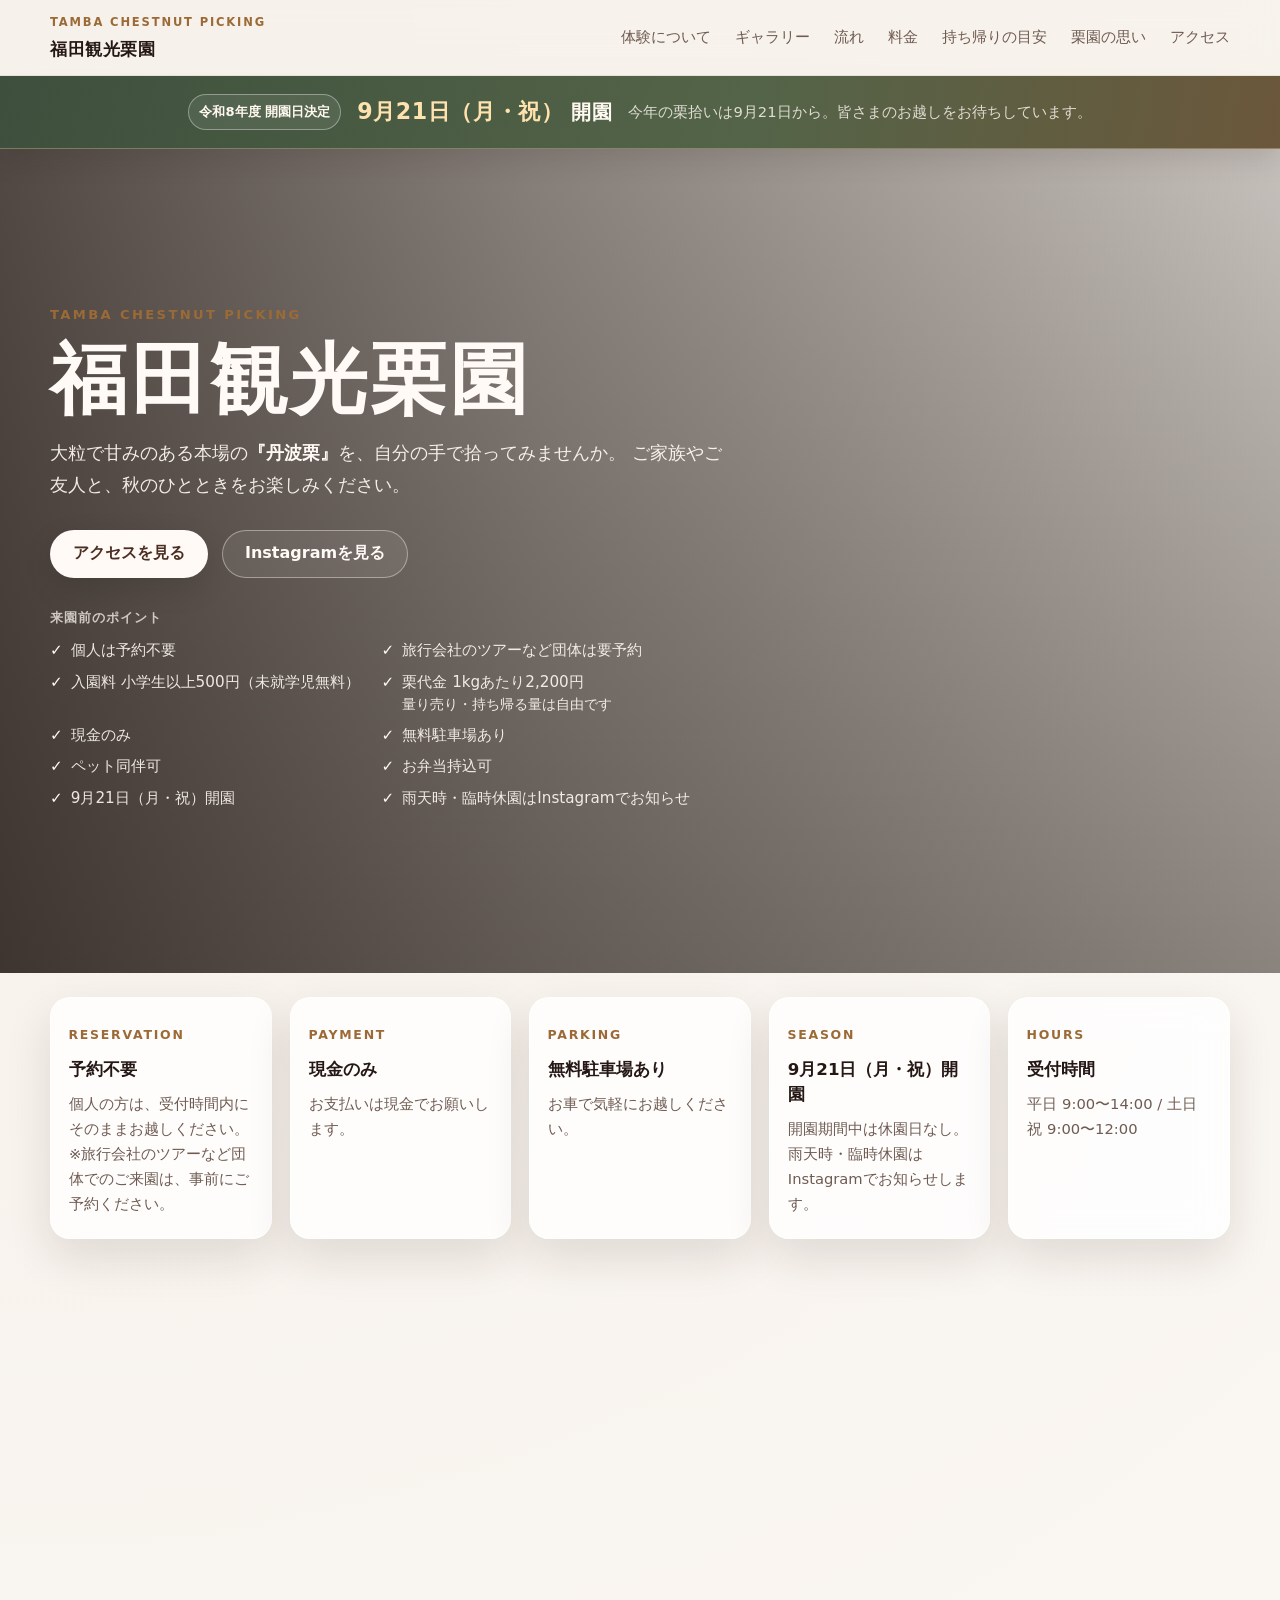
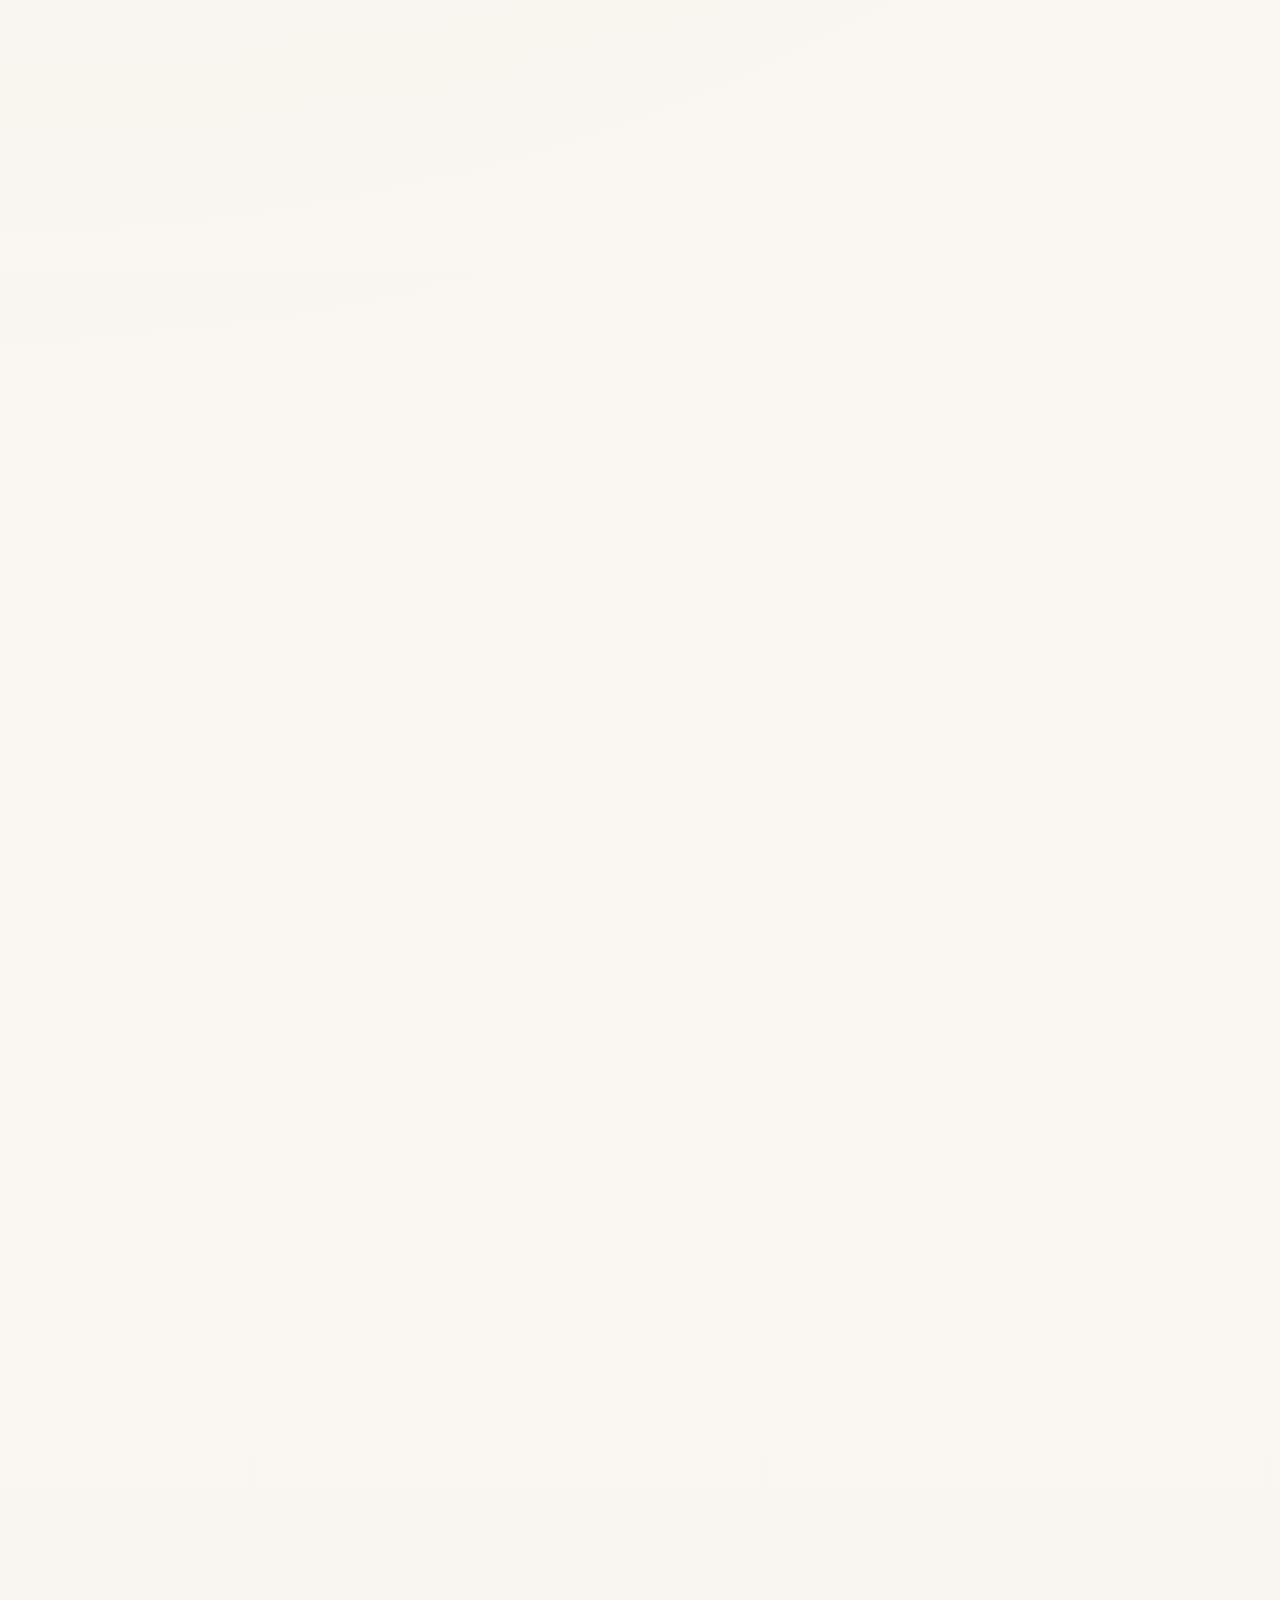
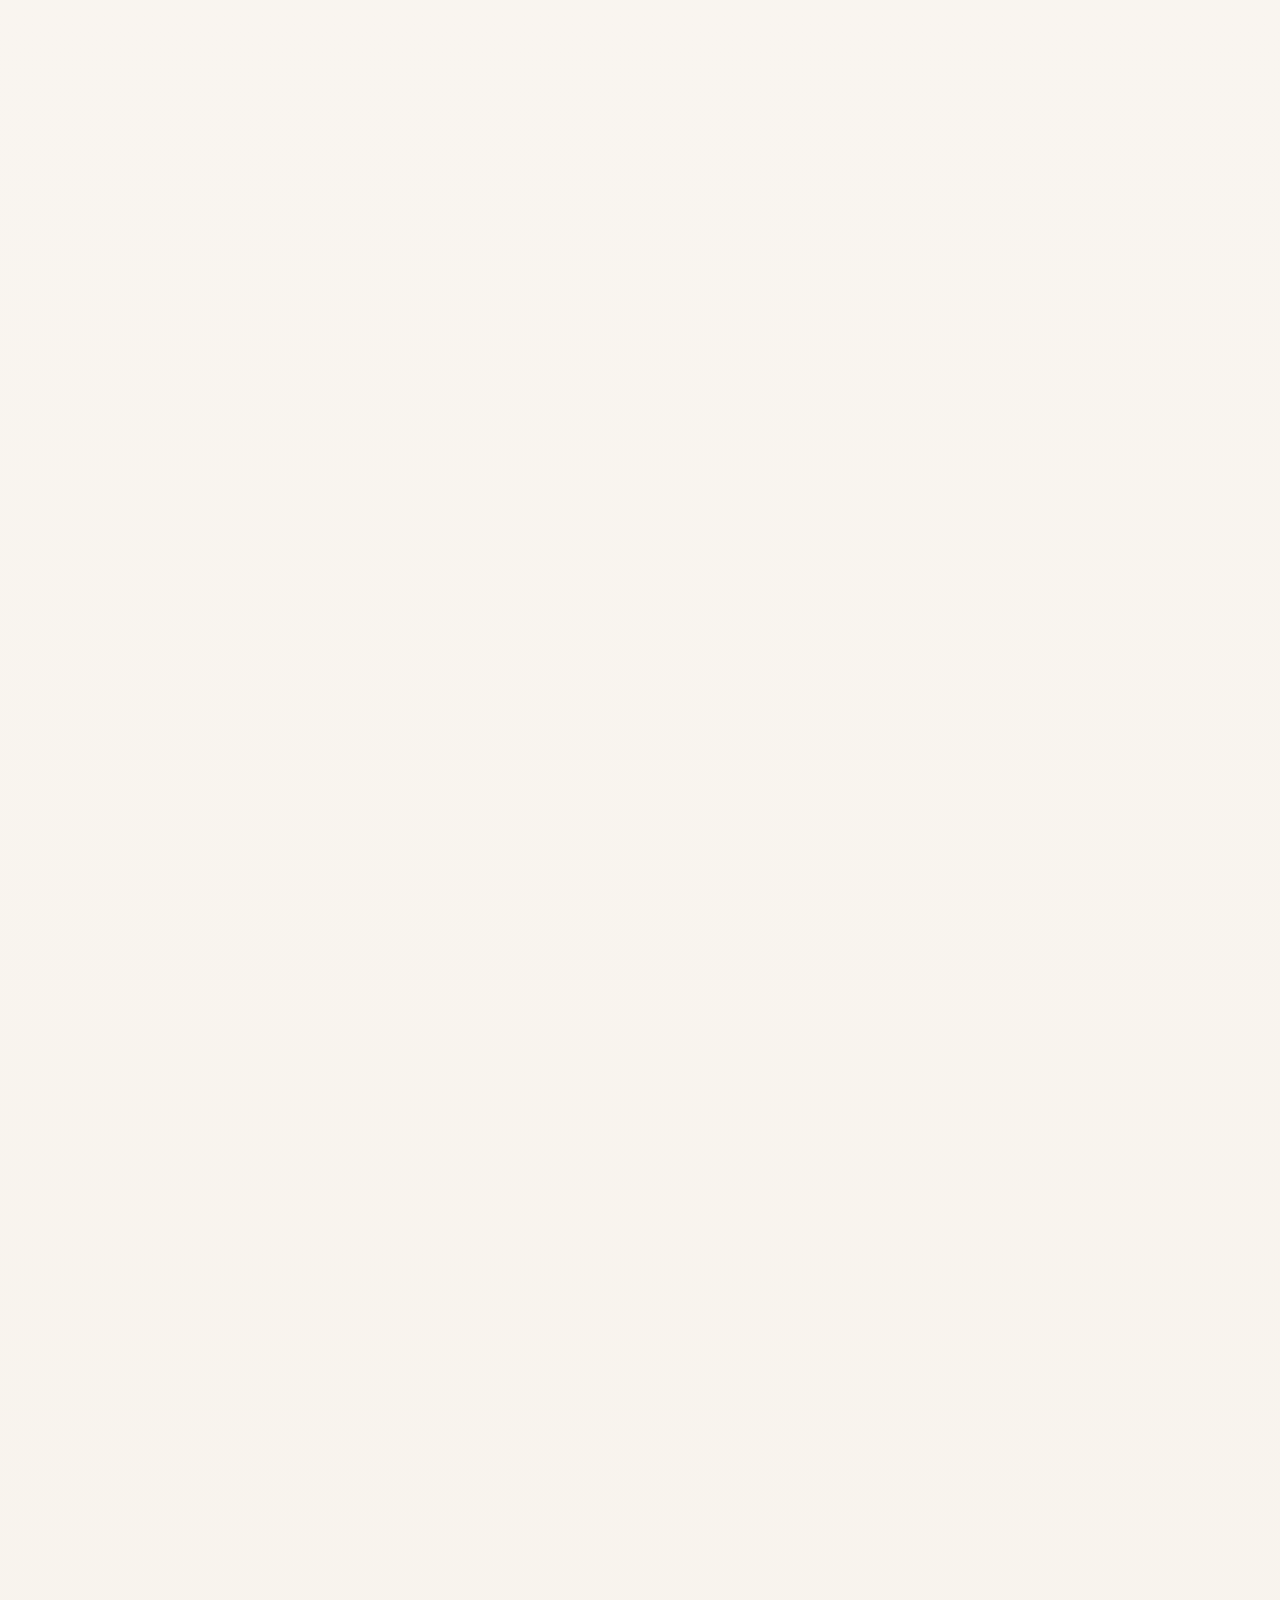
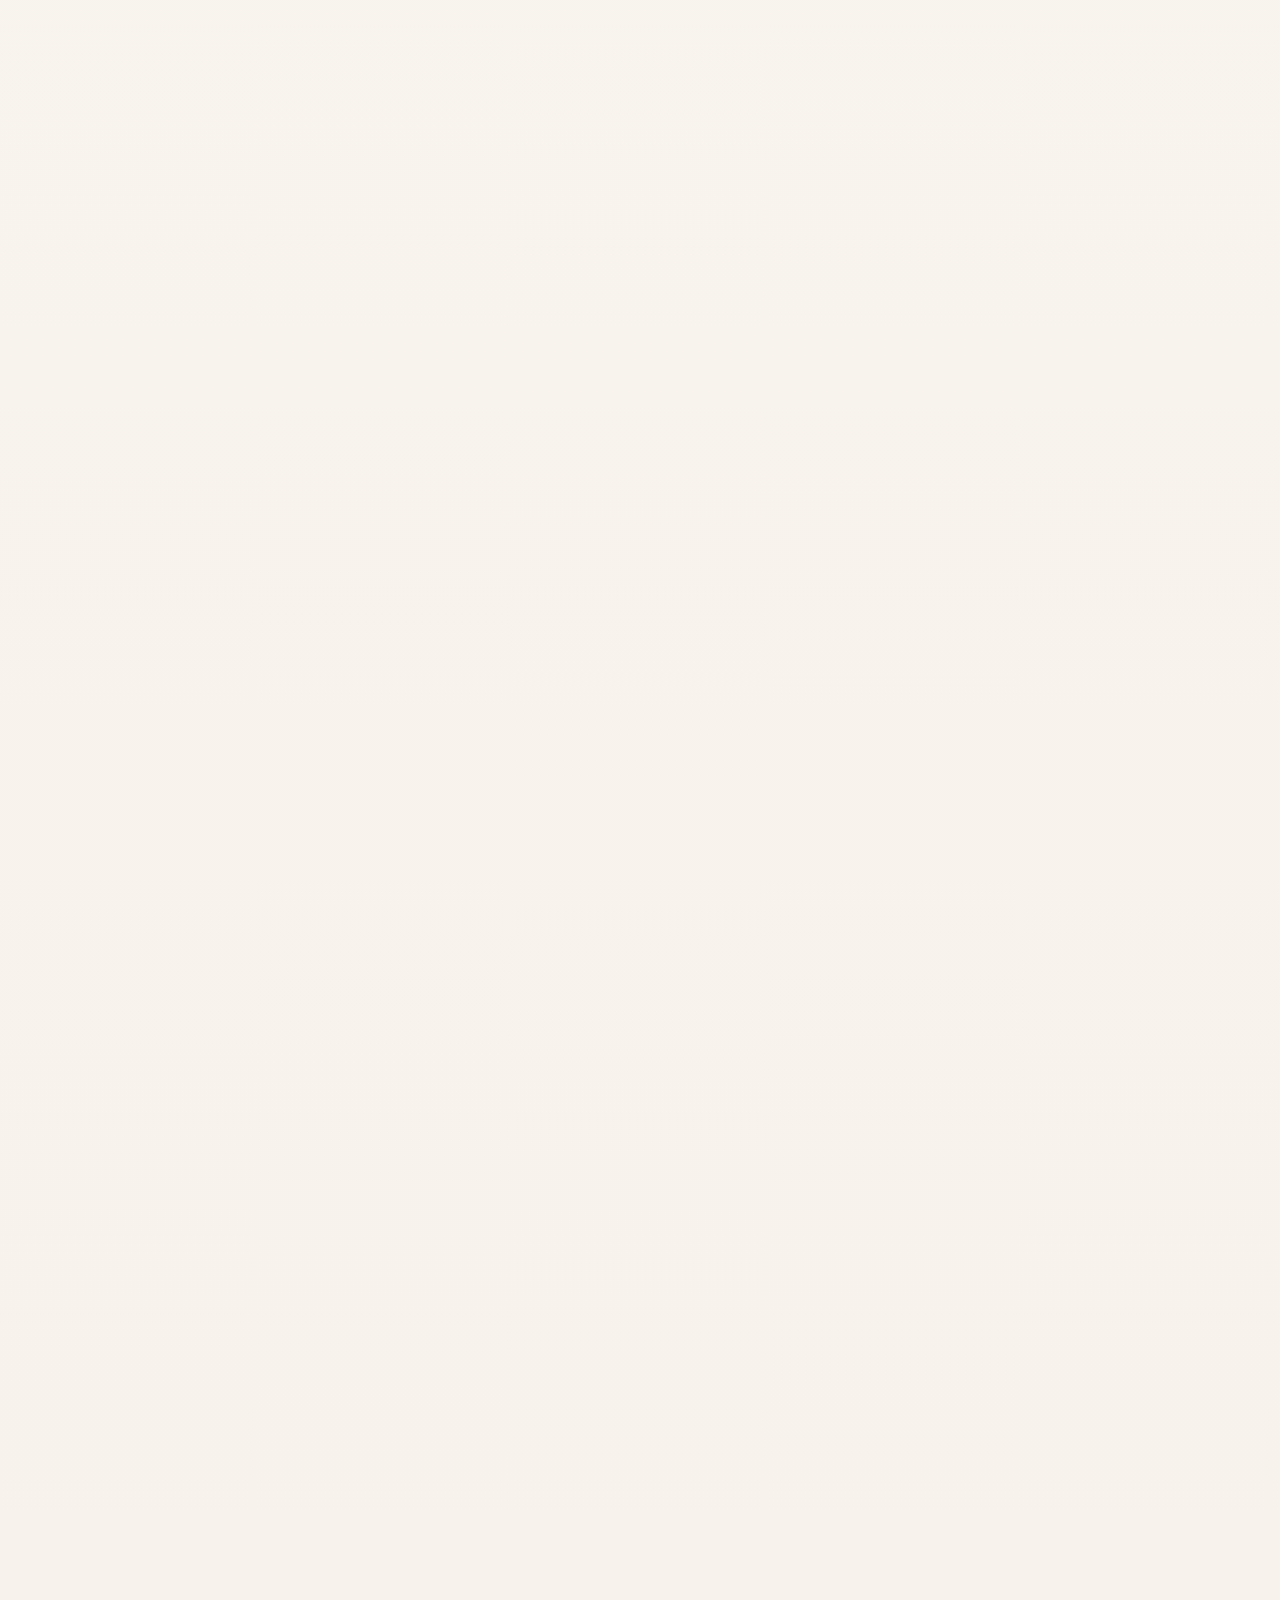
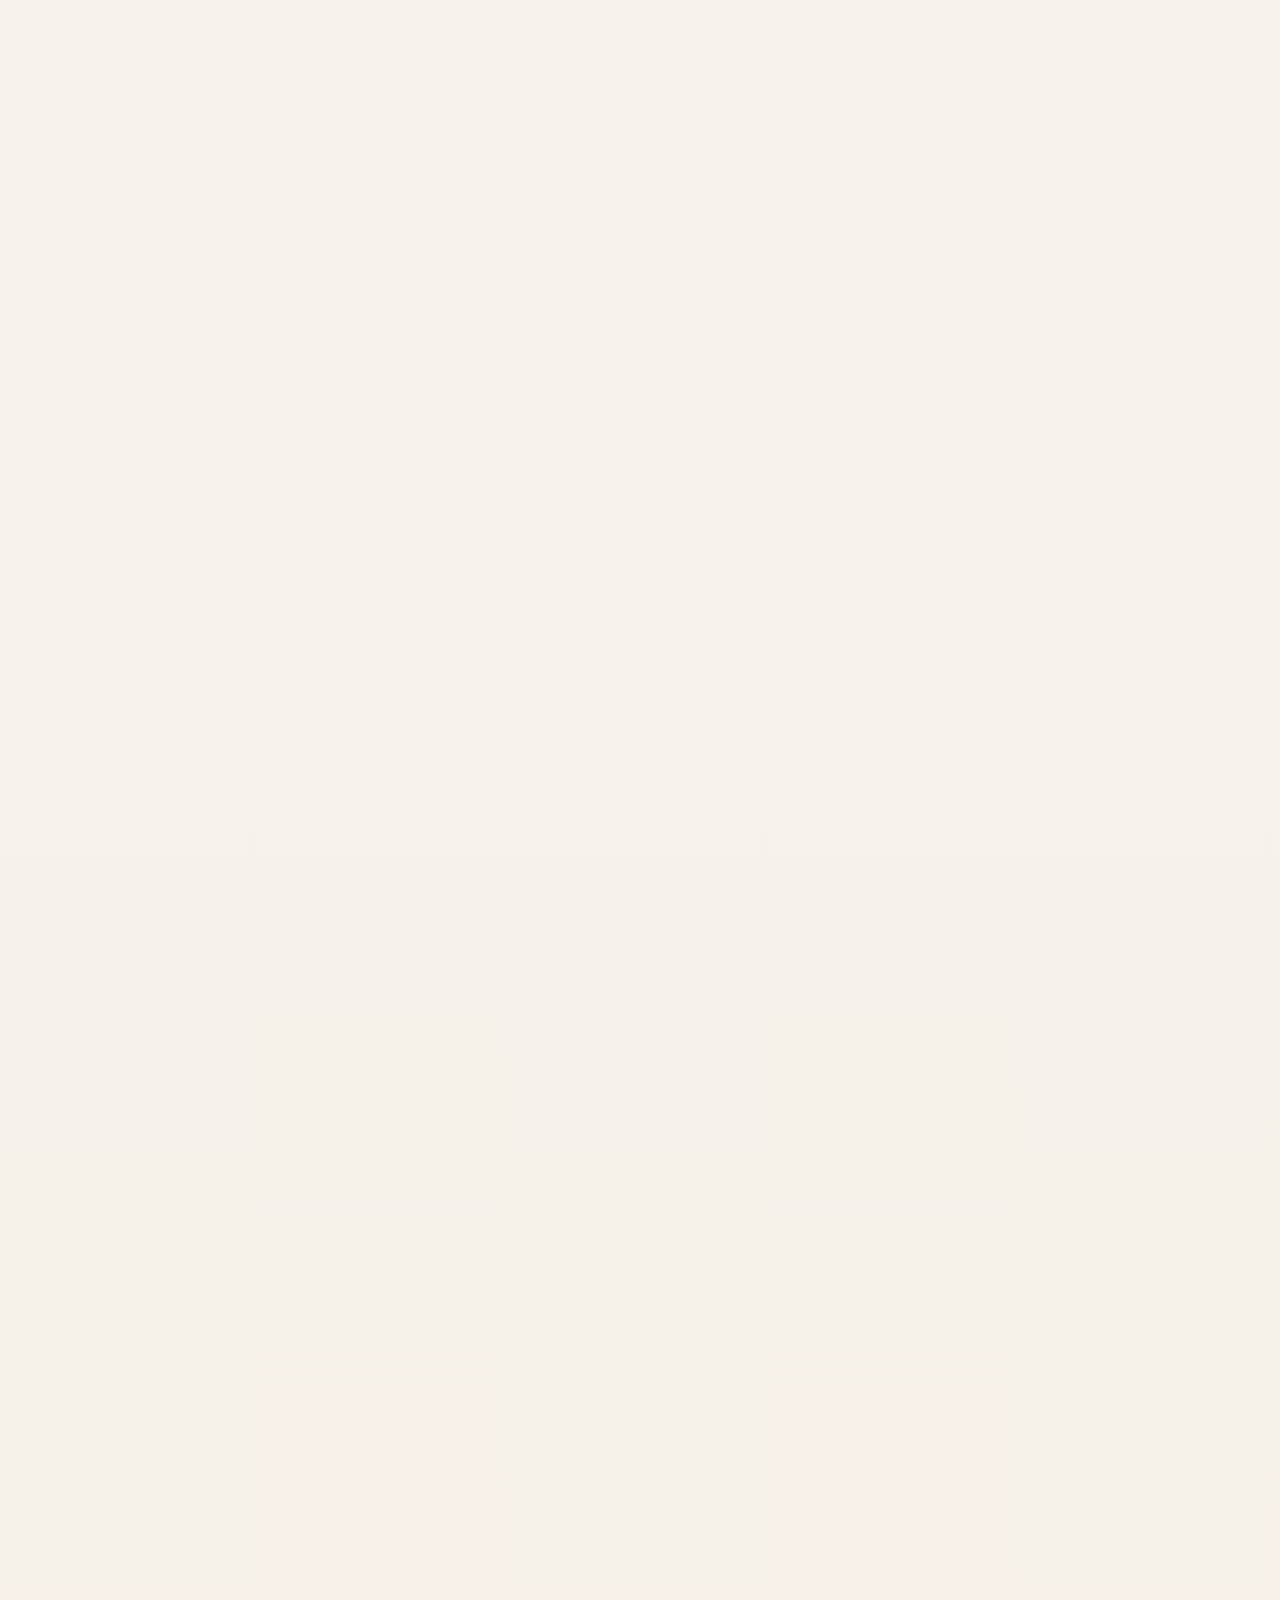
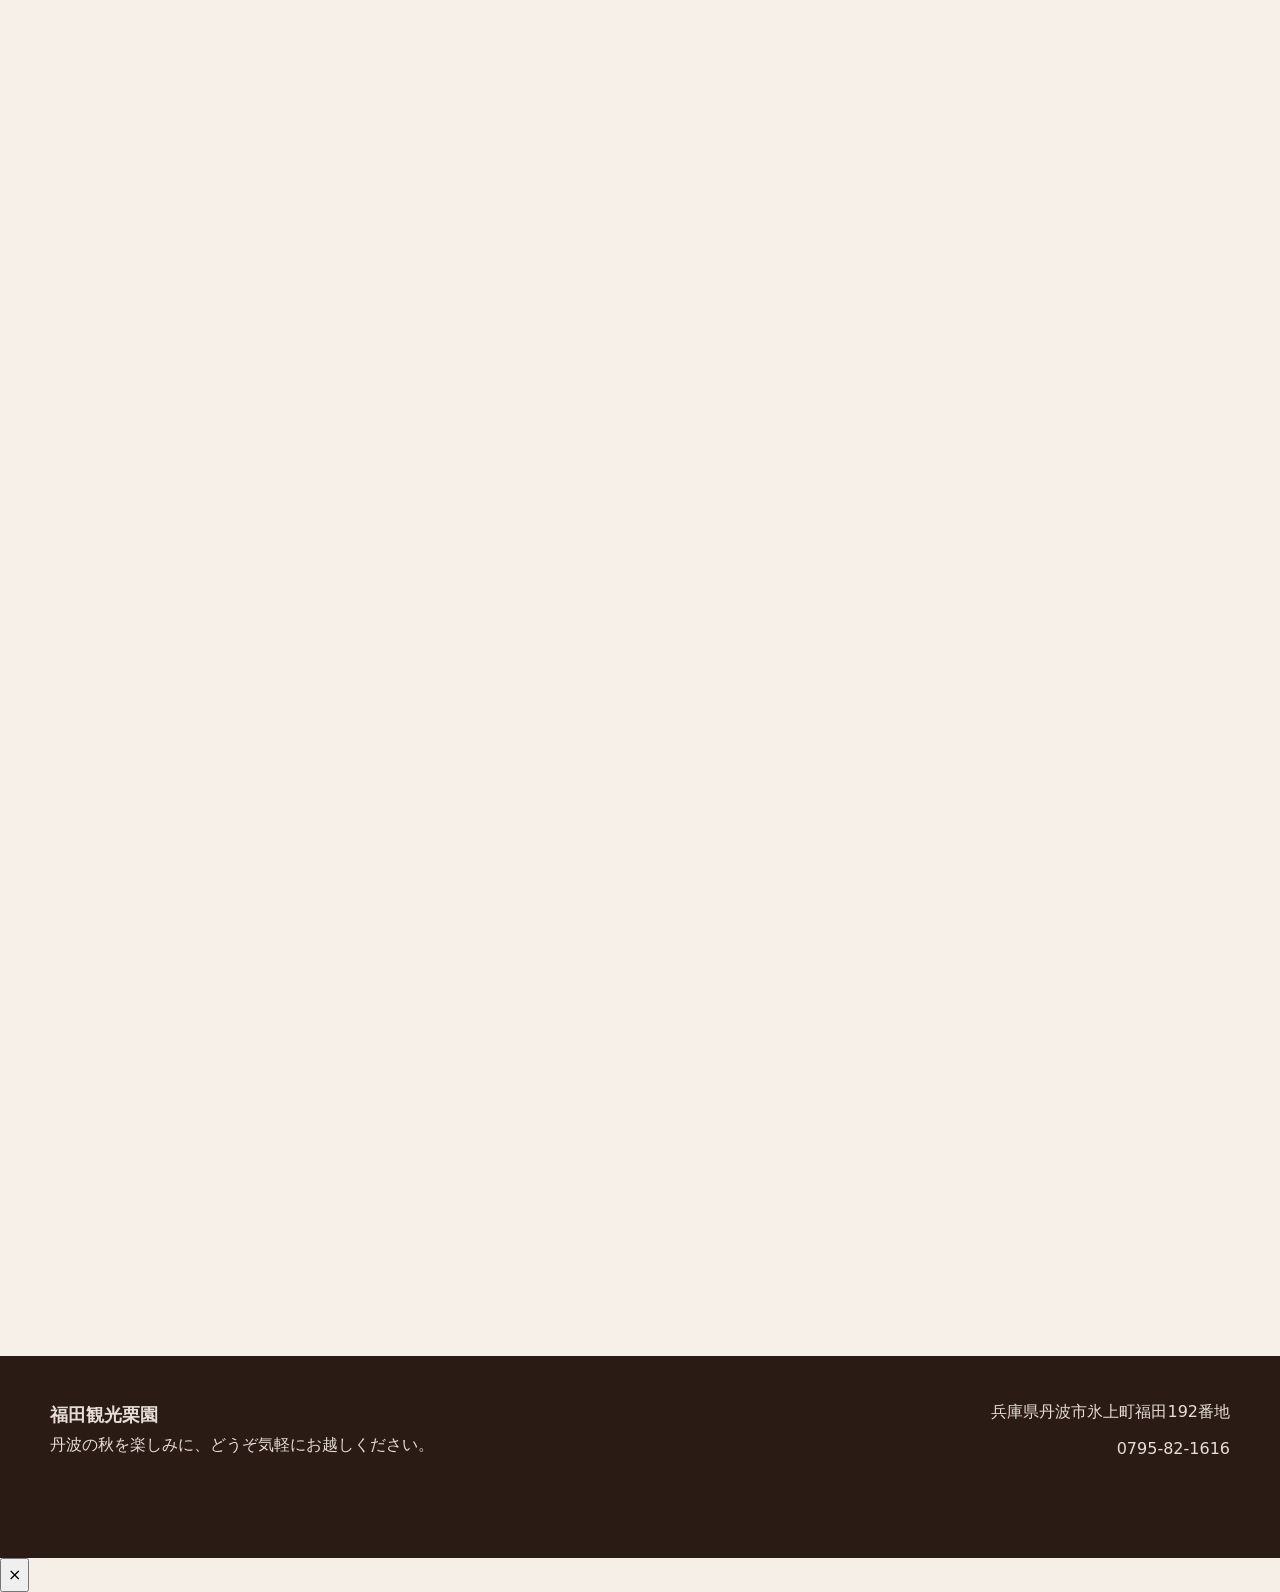
==== index.html @ 74f038a4 "スマホで料金と見出しが自然に読めるよう表示を調整" ====
<!doctype html>
<html lang="ja">
  <head>
    <meta charset="UTF-8" />
    <meta name="viewport" content="width=device-width, initial-scale=1.0" />
    <title>福田観光栗園 | 丹波栗拾い・栗拾い体験｜兵庫県丹波市</title>
    <meta
      name="description"
      content="兵庫県丹波市の福田観光栗園で、本場の丹波栗拾いを体験。予約不要、無料駐車場あり、ペット同伴可。料金、受付時間、アクセス、ご来園前の案内を掲載しています。"
    />
    <meta name="format-detection" content="telephone=yes" />
    <meta name="theme-color" content="#4b2e23" />
    <meta name="referrer" content="no-referrer" />
    <meta
      http-equiv="Content-Security-Policy"
      content="default-src 'self'; script-src 'self'; style-src 'self'; img-src 'self' data:; font-src 'self'; connect-src 'none'; object-src 'none'; base-uri 'self'; form-action 'self'; frame-src https://maps.google.com; upgrade-insecure-requests"
    />
    <link rel="canonical" href="https://s12s088yt21-alt.github.io/fukuda-kurien-site/" />
    <link rel="icon" href="favicon-hero.png" type="image/png" />
    <link rel="apple-touch-icon" href="apple-touch-icon.png" />
    <link
      rel="preload"
      as="image"
      href="images/hero.webp"
      media="(min-width: 761px)"
      type="image/webp"
      fetchpriority="high"
    />
    <link
      rel="preload"
      as="image"
      href="images/mobile/hero-720.webp"
      media="(max-width: 760px)"
      type="image/webp"
      fetchpriority="high"
    />
    <meta property="og:title" content="福田観光栗園 | 丹波栗拾い・栗拾い体験｜兵庫県丹波市" />
    <meta
      property="og:description"
      content="兵庫県丹波市の四代続く栗園で、本場の丹波栗拾いを体験。予約不要、無料駐車場あり、ペット同伴可。料金やアクセスもご案内しています。"
    />
    <meta property="og:type" content="website" />
    <meta property="og:url" content="https://s12s088yt21-alt.github.io/fukuda-kurien-site/" />
    <meta property="og:site_name" content="福田観光栗園" />
    <meta property="og:locale" content="ja_JP" />
    <meta
      property="og:image"
      content="https://s12s088yt21-alt.github.io/fukuda-kurien-site/images/hero-share.jpg"
    />
    <meta property="og:image:width" content="1200" />
    <meta property="og:image:height" content="630" />
    <meta property="og:image:type" content="image/jpeg" />
    <meta property="og:image:alt" content="栗の実が写る福田観光栗園の風景" />
    <meta name="twitter:card" content="summary_large_image" />
    <meta name="twitter:title" content="福田観光栗園 | 丹波栗拾い・栗拾い体験｜兵庫県丹波市" />
    <meta
      name="twitter:description"
      content="兵庫県丹波市の四代続く栗園で、本場の丹波栗拾いを体験。予約不要、無料駐車場あり、ペット同伴可。"
    />
    <meta
      name="twitter:image"
      content="https://s12s088yt21-alt.github.io/fukuda-kurien-site/images/hero-share.jpg"
    />
    <script type="application/ld+json">
      {
        "@context": "https://schema.org",
        "@type": ["LocalBusiness", "TouristAttraction"],
        "@id": "https://s12s088yt21-alt.github.io/fukuda-kurien-site/#business",
        "name": "福田観光栗園",
        "alternateName": "福田観光くり園",
        "description": "兵庫県丹波市で、本場の丹波栗拾いを楽しめる四代続く観光栗園です。予約不要、無料駐車場あり、ペット同伴可。",
        "url": "https://s12s088yt21-alt.github.io/fukuda-kurien-site/",
        "image": "https://s12s088yt21-alt.github.io/fukuda-kurien-site/images/hero-share.jpg",
        "telephone": "+81-795-82-1616",
        "email": "hukuta.kankokurien@gmail.com",
        "priceRange": "入園料 小学生以上500円、栗代金 1kgあたり2,200円（量り売り）",
        "address": {
          "@type": "PostalAddress",
          "streetAddress": "氷上町福田192番地",
          "addressLocality": "丹波市",
          "addressRegion": "兵庫県",
          "addressCountry": "JP"
        },
        "geo": {
          "@type": "GeoCoordinates",
          "latitude": 35.1134997,
          "longitude": 135.0102994
        },
        "hasMap": "https://www.google.com/maps/place/%E7%A6%8F%E7%94%B0%E8%A6%B3%E5%85%89%E6%A0%97%E5%9C%92/@35.1134997,135.0102994,16z",
        "openingHoursSpecification": [
          {
            "@type": "OpeningHoursSpecification",
            "dayOfWeek": ["Monday", "Tuesday", "Wednesday", "Thursday", "Friday"],
            "opens": "09:00",
            "closes": "14:00"
          },
          {
            "@type": "OpeningHoursSpecification",
            "dayOfWeek": ["Saturday", "Sunday"],
            "opens": "09:00",
            "closes": "12:00"
          }
        ],
        "sameAs": [
          "https://www.instagram.com/fukutakurien/"
        ]
      }
    </script>
    <link rel="stylesheet" href="style.css?v=20260913-mobile" />
  </head>
  <body class="home-page">
    <header class="site-header">
      <div class="container header-inner">
        <a class="brand" href="#top" title="ページ上部へ戻る">
          <span class="brand-kicker">Tamba Chestnut Picking</span>
          <span class="brand-name">福田観光栗園</span>
        </a>

        <nav class="site-nav" aria-label="ページ内ナビゲーション">
          <a href="#experience" title="栗拾い体験について見る">体験について</a>
          <a href="#gallery" title="ギャラリーを見る">ギャラリー</a>
          <a href="#flow" title="体験の流れを見る">流れ</a>
          <a href="#price" title="料金を見る">料金</a>
          <a href="#take-home-guide" title="持ち帰り量の目安を見る">持ち帰りの目安</a>
          <a href="#story" title="栗園の思いを見る">栗園の思い</a>
          <a href="#access" title="アクセス情報を見る">アクセス</a>
        </nav>
      </div>
    </header>

    <section class="season-status" aria-label="現在の営業状況">
      <div class="container season-status-inner">
        <span class="season-status-label">令和8年度 開園日決定</span>
        <strong><span class="season-status-date">9月21日（月・祝）</span> 開園</strong>
        <p>今年の栗拾いは9月21日から。皆さまのお越しをお待ちしています。</p>
      </div>
    </section>

    <header class="hero" id="top">
      <div class="hero-media">
        <picture>
          <source media="(max-width: 760px)" srcset="images/mobile/hero-720.webp" />
          <img
            src="images/hero.webp"
            alt="栗の実が写る福田観光栗園の風景"
            width="1280"
            height="960"
            fetchpriority="high"
            decoding="async"
          />
        </picture>
      </div>
      <div class="hero-overlay"></div>
      <div class="container">
        <div class="hero-content">
          <p class="section-kicker">Tamba Chestnut Picking</p>
          <h1>福田観光栗園</h1>
          <p class="hero-lead">
            大粒で甘みのある本場の<span class="hero-highlight">『丹波栗』</span>を、自分の手で拾ってみませんか。
            ご家族やご友人と、秋のひとときをお楽しみください。
          </p>

          <div class="hero-actions">
            <a href="#access" class="btn btn-primary" title="アクセス情報を見る">アクセスを見る</a>
            <a
              href="https://www.instagram.com/fukutakurien?igsh=MXA2ZnRoNXhqczF3MA%3D%3D&amp;utm_source=qr"
              class="btn btn-secondary"
              target="_blank"
              rel="noreferrer"
              title="福田観光栗園のInstagramを見る"
            >Instagramを見る</a>
          </div>

          <p class="hero-points-label">来園前のポイント</p>
          <ul class="hero-points">
            <li>個人は予約不要</li>
            <li>旅行会社のツアーなど団体は要予約</li>
            <li>入園料 小学生以上500円（未就学児無料）</li>
            <li><span>栗代金 <span class="price-nowrap">1kgあたり2,200円</span><span class="hero-price-note">量り売り・持ち帰る量は自由です</span></span></li>
            <li>現金のみ</li>
            <li>無料駐車場あり</li>
            <li>ペット同伴可</li>
            <li>お弁当持込可</li>
            <li>9月21日（月・祝）開園</li>
            <li>雨天時・臨時休園はInstagramでお知らせ</li>
          </ul>
        </div>
      </div>
    </header>

    <section class="quick-info" aria-label="来園前の要点">
      <div class="container">
        <div class="info-grid">
          <article class="info-card">
            <span class="info-label">Reservation</span>
            <strong>予約不要</strong>
            <p>個人の方は、受付時間内にそのままお越しください。<br>※旅行会社のツアーなど団体でのご来園は、事前にご予約ください。</p>
          </article>
          <article class="info-card">
            <span class="info-label">Payment</span>
            <strong>現金のみ</strong>
            <p>お支払いは現金でお願いします。</p>
          </article>
          <article class="info-card">
            <span class="info-label">Parking</span>
            <strong>無料駐車場あり</strong>
            <p>お車で気軽にお越しください。</p>
          </article>
          <article class="info-card">
            <span class="info-label">Season</span>
            <strong>9月21日（月・祝）開園</strong>
            <p>開園期間中は休園日なし。雨天時・臨時休園はInstagramでお知らせします。</p>
          </article>
          <article class="info-card">
            <span class="info-label">Hours</span>
            <strong>受付時間</strong>
            <p>平日 9:00〜14:00 / 土日祝 9:00〜12:00</p>
          </article>
        </div>
      </div>
    </section>

    <main>
      <section class="section" id="experience">
        <div class="container">
          <div class="about-grid">
            <div class="about-copy">
              <div class="section-heading left compact">
                <p class="section-kicker">About</p>
                <h2>兵庫県丹波市で楽しむ栗拾い</h2>
                <p>
                  ご家族でも、ご夫婦でも、お一人でも。自分のペースで楽しめます。
                </p>
              </div>

              <p>
                福田観光栗園は、兵庫県丹波市で栗拾いを楽しめる、四代続く観光栗園です。
              </p>
              <p>
                園内をのんびり歩きながら、落ちている栗を探してみてください。
              </p>
              <p>
                お子さま連れのご家族、ご夫婦、ご友人同士、お一人でのご来園も大歓迎です。
                丹波の秋を、ゆっくりお楽しみください。
              </p>

              <div class="about-features">
                <article class="feature-card">
                  <h3>予約なしで気軽に</h3>
                  <p>個人の方は受付時間内に、そのままお越しください。旅行会社のツアーなど団体でのご来園は、事前にご予約ください。</p>
                </article>
                <article class="feature-card">
                  <h3>初めてでも安心</h3>
                  <p>受付で栗拾いの方法をご案内します。分からないことは気軽にお声かけください。</p>
                </article>
                <article class="feature-card">
                  <h3>秋の自然をのんびり</h3>
                  <p>丹波の空気や景色を感じながら、思い思いにお過ごしください。</p>
                </article>
              </div>
            </div>

            <div class="about-visual">
              <img
                src="images/mobile/scenery-720.webp"
                alt="丹波の自然に囲まれた福田観光栗園の風景"
                loading="lazy"
                decoding="async"
                width="4032"
                height="2489"
              />
            </div>
          </div>
        </div>
      </section>

      <section class="section" id="gallery">
        <div class="container">
          <div class="section-heading">
            <p class="section-kicker">Gallery</p>
            <h2>ギャラリー</h2>
            <p>
              栗園の景色や栗拾いの様子を、写真で少しのぞいてみてください。
            </p>
          </div>

          <div class="gallery-grid">
            <figure
              class="gallery-item gallery-item-large"
              tabindex="0"
              role="button"
              aria-label="ギャラリー画像を拡大表示"
              data-lightbox-src="images/tanba-chestnut-hand.webp"
              data-lightbox-alt="手のひらにのせた大粒の丹波栗"
            >
              <img
                src="images/mobile/tanba-chestnut-hand-720.webp"
                alt="手のひらにのせた大粒の丹波栗"
                loading="lazy"
                decoding="async"
                width="1280"
                height="960"
              />
            </figure>
            <figure
              class="gallery-item"
              tabindex="0"
              role="button"
              aria-label="ギャラリー画像を拡大表示"
              data-lightbox-src="images/gallery-1.webp"
              data-lightbox-alt="栗園の風景写真"
            >
              <img
                src="images/mobile/gallery-1-720.webp"
                alt="栗園の風景写真"
                loading="lazy"
                decoding="async"
                width="1280"
                height="960"
              />
            </figure>
            <figure
              class="gallery-item"
              tabindex="0"
              role="button"
              aria-label="ギャラリー画像を拡大表示"
              data-lightbox-src="images/gallery-3.webp"
              data-lightbox-alt="園内の栗の木と風景"
            >
              <img
                src="images/mobile/gallery-3-720.webp"
                alt="園内の栗の木と風景"
                loading="lazy"
                decoding="async"
                width="8064"
                height="6048"
              />
            </figure>
            <figure
              class="gallery-item"
              tabindex="0"
              role="button"
              aria-label="ギャラリー画像を拡大表示"
              data-lightbox-src="images/gallery-4.webp"
              data-lightbox-alt="栗園の風景"
            >
              <img
                src="images/mobile/gallery-4-720.webp"
                alt="栗園の風景"
                loading="lazy"
                decoding="async"
                width="2048"
                height="1536"
              />
            </figure>
            <figure
              class="gallery-item"
              tabindex="0"
              role="button"
              aria-label="ギャラリー画像を拡大表示"
              data-lightbox-src="images/gallery-5.webp"
              data-lightbox-alt="園内の景色"
            >
              <img
                src="images/mobile/gallery-5-720.webp"
                alt="園内の景色"
                loading="lazy"
                decoding="async"
                width="3024"
                height="4032"
              />
            </figure>
            <figure
              class="gallery-item"
              tabindex="0"
              role="button"
              aria-label="ギャラリー画像を拡大表示"
              data-lightbox-src="images/gallery-6.webp"
              data-lightbox-alt="秋の栗園の様子"
            >
              <img
                src="images/mobile/gallery-6-720.webp"
                alt="秋の栗園の様子"
                loading="lazy"
                decoding="async"
                width="1200"
                height="1600"
              />
            </figure>
            <figure
              class="gallery-item"
              tabindex="0"
              role="button"
              aria-label="ギャラリー画像を拡大表示"
              data-lightbox-src="images/gallery-7.webp"
              data-lightbox-alt="栗園の風景"
            >
              <img
                src="images/mobile/gallery-7-720.webp"
                alt="栗園の風景"
                loading="lazy"
                decoding="async"
                width="1024"
                height="768"
              />
            </figure>
            <figure
              class="gallery-item"
              tabindex="0"
              role="button"
              aria-label="ギャラリー画像を拡大表示"
              data-lightbox-src="images/gallery-8.webp"
              data-lightbox-alt="栗園の景色"
            >
              <img
                src="images/mobile/gallery-8-720.webp"
                alt="栗園の景色"
                loading="lazy"
                decoding="async"
                width="1200"
                height="1600"
              />
            </figure>
            <figure
              class="gallery-item"
              tabindex="0"
              role="button"
              aria-label="ギャラリー画像を拡大表示"
              data-lightbox-src="images/gallery-9.webp"
              data-lightbox-alt="栗園の景色"
            >
              <img
                src="images/mobile/gallery-9-720.webp"
                alt="栗園の景色"
                loading="lazy"
                decoding="async"
                width="4032"
                height="3024"
              />
            </figure>
          </div>
        </div>
      </section>

      <section class="section" id="flow">
        <div class="container">
          <div class="section-heading">
            <p class="section-kicker">Steps</p>
            <h2>栗拾いの流れ</h2>
            <p>受付からお持ち帰りまで、流れはとてもシンプルです。</p>
          </div>

          <div class="flow-grid">
            <article class="flow-card">
              <span class="flow-number">01</span>
              <img
                src="images/mobile/reception-720.webp"
                alt="受付の様子"
                loading="lazy"
                decoding="async"
                width="4032"
                height="3024"
              />
              <h3>受付</h3>
              <p>
                まずは受付へどうぞ。栗拾いの流れと大切なことを、分かりやすくお伝えします。
              </p>
              <dl>
                <dt>受付時間</dt>
                <dd>平日 9:00〜14:00 / 土日祝 9:00〜12:00</dd>
              </dl>
            </article>

            <article class="flow-card">
              <span class="flow-number">02</span>
              <img
                src="images/mobile/picking-720.webp"
                alt="栗拾い体験の様子"
                loading="lazy"
                decoding="async"
                width="1478"
                height="1108"
              />
              <h3>栗拾い</h3>
              <p>
                園内を自由に歩きながら、地面に落ちた栗を拾います。散策気分でお楽しみください。
              </p>
              <dl>
                <dt>体験時間</dt>
                <dd>平日 9:00〜14:30 / 土日祝 9:00〜12:30</dd>
              </dl>
            </article>

            <article class="flow-card">
              <span class="flow-number">03</span>
              <img
                src="images/mobile/takeout-720.webp"
                alt="計量やお持ち帰りの様子"
                loading="lazy"
                decoding="async"
                width="4032"
                height="3024"
              />
              <h3>計量・お持ち帰り</h3>
              <p>
                拾った栗は受付で計量し、お支払い後にお持ち帰りいただけます。焼き栗や栗ご飯もあります。
              </p>
              <dl>
                <dt>持ち帰り</dt>
                <dd>
                  量は自由です。<a class="text-link" href="how-much-chestnuts.html">持ち帰り量の目安</a>や
                  <a class="text-link" href="chestnut-storage.html">保存方法</a>も見てみてください。
                </dd>
              </dl>
            </article>
          </div>
        </div>
      </section>

      <section class="section" id="price">
        <div class="container">
          <div class="section-heading">
            <p class="section-kicker">Pricing</p>
            <h2>料金</h2>
            <p>料金はこちらです。</p>
          </div>

          <div class="pricing-grid">
            <article class="price-card highlight">
              <span class="price-label">Entry</span>
              <h3>入園料 <span class="price-value">500円</span></h3>
              <p>小学生以上、お一人500円です。未就学児は無料です。</p>
            </article>
            <article class="price-card">
              <span class="price-label">Chestnuts</span>
              <h3>栗代金 <span class="price-value">1kgあたり2,200円</span></h3>
              <p>量り売りです。拾った分を受付で量って、お支払いください。<br><small>※ 令和8年度の料金です。</small></p>
            </article>
            <article class="price-card">
              <span class="price-label">Options</span>
              <h3><span class="text-chunk">園内販売・</span><span class="text-chunk">オプション</span></h3>
              <p>
                <span class="option-line">焼き栗：1カップ 200円</span>
                <span class="option-line">栗ご飯：1つ 500円</span>
                <span class="option-line">栗の皮むき：1回 500円<br>（1回につき1kgまで）</span>
                <small>焼き栗と栗ご飯には、当園の丹波栗を100%使用しています。焼き栗・栗ご飯は数量限定のため、売り切れの場合があります。</small>
              </p>
            </article>
          </div>
        </div>
      </section>

      <section class="section take-home-promo" id="take-home-guide">
        <div class="container">
          <div class="take-home-promo-inner">
            <div>
              <p class="section-kicker">Take Home Guide</p>
              <h2><span class="text-chunk">栗はどれくらい</span><span class="text-chunk">持って帰る？</span></h2>
              <p>
                1kgはまず試したい方向け、2kgはご家族で何度か楽しみたい方向け、
                3kg以上は冷凍やおすそ分けにも向いています。
              </p>
              <ul class="take-home-promo-list" aria-label="持ち帰り量の簡単な目安">
                <li><strong>1kg</strong><span>栗ご飯やゆで栗をまず楽しみたい方に</span></li>
                <li><strong>2kg</strong><span>ご家族で何度か味わいたい方に</span></li>
                <li><strong>3kg以上</strong><span>冷凍保存やおすそ分けもしたい方に</span></li>
              </ul>
              <p>目安は皮つきの栗の重さです。人数や食べる量に合わせて調整してください。</p>
            </div>
            <div class="take-home-promo-actions">
              <a class="btn btn-primary" href="how-much-chestnuts.html">持ち帰り量の目安を見る</a>
              <a class="btn btn-outline" href="chestnut-storage.html">栗の保存方法を見る</a>
            </div>
          </div>
        </div>
      </section>

      <section class="section" id="visit">
        <div class="container">
          <div class="notes-grid">
            <div class="note-list">
              <div class="section-heading left compact">
                <p class="section-kicker">Before You Visit</p>
                <h2>ご来園前に</h2>
                <p>服装や持ち物など、来園前に少しだけ見ておいてください。</p>
              </div>

              <article class="note-card">
                <h3>お手洗いについて</h3>
                <p>
                  園内のお手洗いは、男女それぞれ1か所です。
                  混み合うこともあるため、道の駅やサービスエリアで済ませてからのご来園がおすすめです。
                </p>
              </article>

              <article class="note-card">
                <h3>服装・持ち物について</h3>
                <ul>
                  <li>手袋があると安全です</li>
                  <li>火ばさみとバケツは園内でお貸しします</li>
                  <li>帽子があると快適です</li>
                  <li>歩きやすい靴でお越しください</li>
                </ul>
              </article>

              <article class="note-card">
                <h3>ペット・お弁当について</h3>
                <p>
                  ペットも一緒に入園できます。ほかのお客様へのご配慮やフンの処理をお願いします。
                  栗のイガや斜面がありますので、ペットの足元にもご注意ください。
                </p>
                <p>お弁当の持ち込みもできます。園内でゆっくりお過ごしください。</p>
              </article>

              <article class="note-card">
                <h3>予約について</h3>
                <p>
                  個人の方は予約なしで大丈夫です。受付時間内に、そのままお越しください。
                  旅行会社のツアーなど団体でのご来園は、事前にご予約ください。
                  お出かけ前にInstagramで、開園状況や園内の様子をご確認ください。
                </p>
              </article>
            </div>

            <aside class="side-panel">
              <p class="side-kicker">Visit Memo</p>
              <h3>来園前のひとこと</h3>
              <p>
                栗の生育状況や天候によって、園内の様子が変わります。お出かけ前にInstagramをご確認ください。
              </p>
            </aside>
          </div>
        </div>
      </section>

      <section class="section" id="story">
        <div class="container">
          <div class="story-grid">
            <div class="story-copy">
              <div class="section-heading left compact">
                <p class="section-kicker">Story</p>
                <h2>栗園の思い</h2>
              </div>

              <p>
                福田観光栗園は、丹波の自然とともに四代にわたって栗を育ててきました。
              </p>
              <p>
                昼夜の寒暖差や水はけのよい土壌に恵まれた丹波は、栗づくりに適した土地です。
                当園では平地の栗園で、実りの様子を見ながら一本一本手をかけて育てています。
              </p>
              <p>
                曾祖父の代から続く「おいしい栗を育てたい」という思いは、今も変わりません。
              </p>
              <p>
                これからも、皆さまに丹波の秋を楽しんでいただけるよう、一本一本大切に育てていきます。
              </p>

              <div class="note-card">
                <h3>栗園について</h3>
                <p>屋号: 福田観光栗園</p>
                <p>代表: 横田 大成</p>
                <p>創業: 昭和50年ごろ</p>
              </div>
            </div>

            <div class="story-visual">
              <img
                src="images/mobile/farm-story-720.webp"
                alt="栗づくりの風景"
                loading="lazy"
                decoding="async"
                width="1280"
                height="960"
              />
            </div>
          </div>
        </div>
      </section>

      <section class="section access-section">
        <div class="container">
          <div class="access-grid">
            <div class="access-copy">
              <div class="section-heading left compact" id="access">
                <p class="section-kicker">Access</p>
                <h2>アクセス</h2>
                <p>ご来園の際は、Googleマップをご利用ください。</p>
              </div>

              <dl class="access-list">
                <div>
                  <dt>住所</dt>
                  <dd>兵庫県丹波市氷上町福田192番地</dd>
                </div>
                <div>
                  <dt>電話・FAX</dt>
                  <dd><a href="tel:0795821616" title="電話をかける">0795-82-1616</a></dd>
                </div>
                <div>
                  <dt>メール</dt>
                  <dd><a href="mailto:hukuta.kankokurien@gmail.com" title="メールを送る">hukuta.kankokurien@gmail.com</a></dd>
                </div>
                <div>
                  <dt>受付時間</dt>
                  <dd>平日 9:00〜14:00 / 土日祝 9:00〜12:00</dd>
                </div>
                <div>
                  <dt>体験時間</dt>
                  <dd>平日 9:00〜14:30 / 土日祝 9:00〜12:30</dd>
                </div>
                <div>
                  <dt>開園期間</dt>
                  <dd>令和8年度は9月21日（月・祝）開園。終了時期は栗の生育状況により前後します。</dd>
                </div>
              </dl>

              <div class="access-actions">
                <a
                  class="btn btn-primary"
                  href="https://www.google.com/maps/place/%E7%A6%8F%E7%94%B0%E8%A6%B3%E5%85%89%E6%A0%97%E5%9C%92/@35.1134997,135.0077245,646m/data=!3m2!1e3!4b1!4m6!3m5!1s0x600008177244990f:0x8ef6844587b8d392!8m2!3d35.1134997!4d135.0102994!16s%2Fg%2F1vj5_1lk?authuser=0&amp;entry=ttu&amp;g_ep=EgoyMDI2MDMxMS4wIKXMDSoASAFQAw%3D%3D"
                  target="_blank"
                  rel="noreferrer"
                  title="Googleマップで福田観光栗園を開く"
                >
                  Googleマップを開く
                </a>
                <a
                  class="btn btn-mail"
                  href="mailto:hukuta.kankokurien@gmail.com?subject=%E7%A6%8F%E7%94%B0%E8%A6%B3%E5%85%89%E6%A0%97%E5%9C%92%E3%81%B8%E3%81%AE%E3%81%8A%E5%95%8F%E3%81%84%E5%90%88%E3%82%8F%E3%81%9B"
                  title="福田観光栗園へメールする"
                >
                  メールする
                </a>
                <a
                  class="btn btn-instagram"
                  href="https://www.instagram.com/fukutakurien?igsh=MXA2ZnRoNXhqczF3MA%3D%3D&amp;utm_source=qr"
                  target="_blank"
                  rel="noreferrer"
                  title="福田観光栗園のInstagramを見る"
                >
                  Instagramを見る
                </a>
              </div>
            </div>

            <div class="access-visual">
              <iframe
                class="access-map"
                title="福田観光栗園の地図"
                src="https://maps.google.com/maps?q=35.1134997,135.0102994&amp;z=16&amp;output=embed"
                loading="lazy"
                referrerpolicy="no-referrer"
              ></iframe>
              <img
                src="images/mobile/shop-720.webp"
                alt="受付まわりの様子"
                loading="lazy"
                decoding="async"
                width="3024"
                height="4032"
              />
            </div>
          </div>
        </div>
      </section>
    </main>

    <footer class="site-footer">
      <div class="container footer-inner">
        <div>
          <p class="footer-brand">福田観光栗園</p>
          <p>丹波の秋を楽しみに、どうぞ気軽にお越しください。</p>
        </div>
        <div class="footer-meta">
          <p>兵庫県丹波市氷上町福田192番地</p>
          <p>0795-82-1616</p>
        </div>
      </div>
    </footer>

    <div class="mobile-cta" aria-label="モバイル用ショートカット">
      <a href="tel:0795821616" aria-label="電話をかける">電話</a>
      <a href="mailto:hukuta.kankokurien@gmail.com?subject=%E7%A6%8F%E7%94%B0%E8%A6%B3%E5%85%89%E6%A0%97%E5%9C%92%E3%81%B8%E3%81%AE%E3%81%8A%E5%95%8F%E3%81%84%E5%90%88%E3%82%8F%E3%81%9B" aria-label="メールを送る">メール</a>
      <a href="#access" aria-label="アクセスを見る">マップ</a>
      <a
        href="https://www.instagram.com/fukutakurien?igsh=MXA2ZnRoNXhqczF3MA%3D%3D&amp;utm_source=qr"
        target="_blank"
        rel="noreferrer"
        aria-label="Instagramを見る"
      >インスタ</a>
    </div>

    <div class="lightbox" id="lightbox" aria-hidden="true">
      <button class="lightbox-close" id="lightbox-close" type="button" aria-label="拡大画像を閉じる">
        ×
      </button>
      <img class="lightbox-image" id="lightbox-image" src="" alt="" />
    </div>

    <script src="script.js?v=20260715-access"></script>
  </body>
</html>
---- style.css ----
:root {
  --bg: #f7f2eb;
  --bg-soft: #fbf8f4;
  --surface: rgba(255, 255, 255, 0.72);
  --surface-strong: #ffffff;
  --text: #241714;
  --muted: #6f5b52;
  --line: rgba(78, 49, 36, 0.12);
  --primary: #4b2e23;
  --primary-strong: #341d15;
  --accent: #9c6a36;
  --accent-soft: #efe2d0;
  --green: #475b45;
  --shadow: 0 18px 45px rgba(46, 27, 19, 0.12);
  --radius-xl: 28px;
  --radius-lg: 20px;
  --radius-md: 14px;
  --container: 1180px;
  --header-h: 76px;
}

*,
*::before,
*::after {
  box-sizing: border-box;
}

html {
  scroll-behavior: smooth;
  scroll-padding-top: calc(var(--header-h) + 24px);
}

body {
  margin: 0;
  color: var(--text);
  background:
    radial-gradient(circle at top left, rgba(156, 106, 54, 0.06), transparent 22%),
    linear-gradient(180deg, #fbf8f4 0%, #f5efe7 100%);
  font-family:
    "Hiragino Sans",
    "Yu Gothic",
    "Meiryo",
    system-ui,
    -apple-system,
    sans-serif;
  line-height: 1.8;
  -webkit-font-smoothing: antialiased;
  text-rendering: optimizeLegibility;
}

img {
  display: block;
  max-width: 100%;
  height: auto;
}

button,
input,
textarea,
select {
  font: inherit;
}

a {
  color: inherit;
  text-decoration: none;
}

p,
h1,
h2,
h3,
figure {
  margin: 0;
}

.container {
  width: min(calc(100% - 32px), var(--container));
  margin-inline: auto;
}

.section {
  padding: 88px 0;
  scroll-margin-top: calc(var(--header-h) + 24px);
}

#access {
  scroll-margin-top: calc(var(--header-h) + 28px);
}

.section-heading {
  max-width: 760px;
  margin: 0 auto 42px;
  text-align: center;
}

.section-heading.left {
  margin-inline: 0;
  text-align: left;
}

.section-heading.compact {
  margin-bottom: 28px;
}

.section-kicker {
  margin: 0 0 12px;
  color: var(--accent);
  font-size: 0.82rem;
  font-weight: 700;
  letter-spacing: 0.18em;
  text-transform: uppercase;
}

.section-heading h2,
.story-copy h2,
.about-copy h2,
.access-copy h2 {
  margin: 0 0 14px;
  font-family:
    "Hiragino Sans",
    "Yu Gothic",
    sans-serif;
  font-weight: 700;
  font-size: clamp(2rem, 3.8vw, 3.4rem);
  line-height: 1.2;
  letter-spacing: 0.02em;
}

.section-heading p {
  margin: 0;
  color: var(--muted);
}

.site-header {
  position: sticky;
  top: 0;
  z-index: 50;
  height: var(--header-h);
  backdrop-filter: blur(16px);
  background: rgba(247, 242, 235, 0.7);
  border-bottom: 1px solid rgba(75, 46, 35, 0.08);
}

.header-inner {
  display: flex;
  align-items: center;
  justify-content: space-between;
  gap: 24px;
  min-height: var(--header-h);
}

.brand {
  display: grid;
  gap: 2px;
}

.brand-kicker {
  font-size: 0.72rem;
  font-weight: 700;
  letter-spacing: 0.16em;
  text-transform: uppercase;
  color: var(--accent);
}

.brand-name {
  font-size: 1.05rem;
  font-weight: 800;
  letter-spacing: 0.03em;
}

.site-nav {
  display: flex;
  align-items: center;
  gap: 24px;
}

.site-nav a {
  position: relative;
  font-size: 0.95rem;
  color: var(--muted);
}

.site-nav a::after {
  content: "";
  position: absolute;
  left: 0;
  bottom: -6px;
  width: 100%;
  height: 1px;
  background: var(--primary);
  transform: scaleX(0);
  transform-origin: left;
  transition: transform 0.25s ease;
}

.site-nav a:hover::after,
.site-nav a:focus-visible::after {
  transform: scaleX(1);
}

.hero {
  position: relative;
  min-height: calc(100svh - var(--header-h));
  display: grid;
  align-items: center;
  overflow: clip;
}

.hero-media,
.hero-media picture,
.hero-media img,
.hero-overlay {
  position: absolute;
  inset: 0;
}

.hero-media picture {
  display: block;
}

.hero-media img {
  width: 100%;
  height: 100%;
  object-fit: cover;
}

.hero-overlay {
  background:
    linear-gradient(90deg, rgba(25, 15, 10, 0.72) 0%, rgba(25, 15, 10, 0.46) 42%, rgba(25, 15, 10, 0.16) 100%),
    linear-gradient(180deg, rgba(25, 15, 10, 0.08), rgba(25, 15, 10, 0.4));
}

.hero-content {
  position: relative;
  z-index: 1;
  padding: 88px 0 96px;
  color: #fffaf5;
}

.hero-content h1 {
  margin: 0 0 18px;
  font-family:
    "Hiragino Sans",
    "Yu Gothic",
    sans-serif;
  font-weight: 700;
  font-size: clamp(2.8rem, 6vw, 5.8rem);
  line-height: 1.05;
  letter-spacing: 0.04em;
}

.hero-lead {
  max-width: 680px;
  margin: 0 0 28px;
  color: rgba(255, 250, 245, 0.92);
  font-size: clamp(1rem, 1.5vw, 1.12rem);
}

.hero-highlight {
  color: #fffaf5;
  font-weight: 800;
}

.hero-actions {
  display: flex;
  flex-wrap: wrap;
  gap: 14px;
  margin-bottom: 28px;
}

.btn {
  display: inline-flex;
  align-items: center;
  justify-content: center;
  min-height: 48px;
  padding: 0 22px;
  border-radius: 999px;
  border: 1px solid transparent;
  font-weight: 700;
  transition:
    transform 0.2s ease,
    background-color 0.2s ease,
    border-color 0.2s ease,
    color 0.2s ease,
    box-shadow 0.2s ease;
}

.btn:hover,
.btn:focus-visible {
  transform: translateY(-1px);
}

.btn-primary {
  background: #fffaf5;
  color: var(--primary);
  box-shadow: 0 10px 30px rgba(0, 0, 0, 0.12);
}

.btn-secondary {
  color: #fffaf5;
  border-color: rgba(255, 250, 245, 0.4);
  background: rgba(255, 255, 255, 0.08);
}

.btn-instagram {
  color: var(--surface-strong);
  background: linear-gradient(135deg, #7f4b2c, #4b2e23);
  border-color: rgba(75, 46, 35, 0.9);
  box-shadow: 0 12px 28px rgba(75, 46, 35, 0.18);
}

.btn-instagram:hover,
.btn-instagram:focus-visible {
  background: linear-gradient(135deg, #8f5633, #341d15);
  box-shadow: 0 16px 32px rgba(52, 29, 21, 0.22);
}

.btn-mail {
  color: var(--surface-strong);
  background: var(--green);
  border-color: rgba(71, 91, 69, 0.9);
  box-shadow: 0 12px 28px rgba(71, 91, 69, 0.18);
}

.btn-mail:hover,
.btn-mail:focus-visible {
  background: #384936;
  box-shadow: 0 16px 32px rgba(56, 73, 54, 0.22);
}

.btn-outline {
  color: var(--primary);
  border-color: rgba(75, 46, 35, 0.28);
  background: rgba(255, 255, 255, 0.58);
}

.text-link {
  color: var(--primary);
  font-weight: 700;
  text-decoration: underline;
  text-decoration-color: rgba(75, 46, 35, 0.3);
  text-underline-offset: 3px;
}

.hero-points-label {
  margin: 0 0 10px;
  color: rgba(255, 250, 245, 0.72);
  font-size: 0.82rem;
  font-weight: 700;
  letter-spacing: 0.08em;
}

.hero-points {
  display: grid;
  grid-template-columns: repeat(2, minmax(0, max-content));
  gap: 8px 22px;
  padding: 0;
  margin: 0;
  list-style: none;
}

.hero-points li {
  display: flex;
  align-items: baseline;
  gap: 8px;
  color: rgba(255, 250, 245, 0.9);
  font-size: 0.95rem;
  line-height: 1.55;
}

.hero-points li::before {
  content: "✓";
  flex: 0 0 auto;
  color: #fffaf5;
  font-weight: 800;
}

.price-nowrap {
  white-space: nowrap;
}

.season-status {
  position: relative;
  z-index: 3;
  padding: 18px 0;
  color: #fff8f1;
  background: linear-gradient(100deg, #3e503d 0%, #536448 58%, #6b573b 100%);
  border-bottom: 1px solid rgba(255, 226, 174, 0.3);
  box-shadow: 0 10px 28px rgba(36, 23, 20, 0.14);
}

.season-status-inner {
  display: flex;
  align-items: center;
  justify-content: center;
  flex-wrap: wrap;
  gap: 8px 16px;
  text-align: center;
}

.season-status-label {
  padding: 5px 10px;
  border: 1px solid rgba(255, 255, 255, 0.36);
  border-radius: 999px;
  background: rgba(255, 255, 255, 0.08);
  font-size: 0.82rem;
  font-weight: 700;
}

.season-status strong {
  font-size: clamp(1.08rem, 2vw, 1.28rem);
  line-height: 1.4;
  letter-spacing: 0.03em;
}

.season-status-date {
  color: #ffe2ae;
  font-size: 1.08em;
}

.season-status p {
  color: rgba(255, 248, 241, 0.82);
  font-size: 0.92rem;
}

.quick-info {
  position: relative;
  padding-top: 24px;
  z-index: 2;
}

.info-grid {
  display: grid;
  grid-template-columns: repeat(5, 1fr);
  gap: 18px;
}

.info-card {
  padding: 22px 18px;
  border-radius: var(--radius-lg);
  background: rgba(255, 255, 255, 0.82);
  border: 1px solid rgba(255, 255, 255, 0.9);
  backdrop-filter: blur(18px);
  box-shadow: var(--shadow);
}

.info-label {
  display: inline-block;
  margin-bottom: 12px;
  color: var(--accent);
  font-size: 0.78rem;
  font-weight: 800;
  letter-spacing: 0.14em;
  text-transform: uppercase;
}

.info-card strong {
  display: block;
  margin-bottom: 8px;
  font-size: 1.04rem;
  line-height: 1.5;
}

.info-card p {
  margin: 0;
  color: var(--muted);
  font-size: 0.92rem;
  line-height: 1.7;
}

.about-grid,
.story-grid,
.access-grid {
  display: grid;
  grid-template-columns: 1.1fr 0.9fr;
  gap: 40px;
  align-items: center;
}

.about-copy p,
.story-copy p,
.access-copy p {
  margin: 0 0 16px;
  color: var(--muted);
}

.about-features {
  display: grid;
  grid-template-columns: repeat(3, 1fr);
  gap: 16px;
  margin-top: 28px;
}

.feature-card,
.note-card,
.side-panel,
.flow-card,
.price-card {
  border-radius: var(--radius-lg);
  background: rgba(255, 255, 255, 0.74);
  border: 1px solid var(--line);
  box-shadow: var(--shadow);
}

.feature-card {
  padding: 18px;
}

.feature-card h3 {
  margin: 0 0 8px;
  font-size: 1rem;
}

.feature-card p {
  margin: 0;
  color: var(--muted);
  font-size: 0.93rem;
}

.about-visual img,
.story-visual img,
.access-visual img {
  border-radius: var(--radius-xl);
  box-shadow: var(--shadow);
  object-fit: cover;
}

.gallery-grid {
  display: grid;
  grid-template-columns: 1.25fr 1fr 1fr;
  gap: 16px;
}

.gallery-item {
  position: relative;
  padding: 0;
  border: 0;
  border-radius: 22px;
  overflow: hidden;
  background: #ddd;
  box-shadow: var(--shadow);
  min-height: 250px;
}

.gallery-item img {
  width: 100%;
  height: 100%;
  object-fit: cover;
  transition:
    transform 0.45s ease,
    filter 0.45s ease;
}

.gallery-item::after {
  content: "写真";
  position: absolute;
  right: 14px;
  bottom: 14px;
  padding: 8px 12px;
  border-radius: 999px;
  background: rgba(20, 12, 8, 0.62);
  color: #fff;
  font-size: 0.82rem;
  opacity: 0;
  transform: translateY(8px);
  transition:
    opacity 0.25s ease,
    transform 0.25s ease;
}

.gallery-item:hover img,
.gallery-item:focus-visible img {
  transform: scale(1.04);
  filter: saturate(1.04);
}

.gallery-item:hover::after,
.gallery-item:focus-visible::after {
  opacity: 1;
  transform: translateY(0);
}

.gallery-item-large {
  grid-row: span 2;
  min-height: 520px;
}

.flow-grid,
.pricing-grid {
  display: grid;
  grid-template-columns: repeat(3, 1fr);
  gap: 22px;
}

.flow-card {
  position: relative;
  overflow: hidden;
  padding: 0 0 22px;
}

.flow-card img {
  width: 100%;
  aspect-ratio: 4 / 3;
  object-fit: cover;
}

.flow-card h3 {
  margin: 20px 22px 10px;
  font-size: 1.2rem;
}

.flow-card p,
.flow-card dl {
  margin: 0 22px;
  color: var(--muted);
}

.flow-card dl {
  margin-top: 16px;
  padding-top: 14px;
  border-top: 1px solid var(--line);
}

.flow-card dt {
  margin-bottom: 4px;
  color: var(--primary);
  font-weight: 700;
}

.flow-card dd {
  margin: 0;
}

.flow-number {
  position: absolute;
  top: 14px;
  left: 14px;
  z-index: 1;
  width: 42px;
  height: 42px;
  display: grid;
  place-items: center;
  border-radius: 50%;
  background: rgba(75, 46, 35, 0.88);
  color: #fff;
  font-weight: 800;
  font-size: 0.9rem;
  box-shadow: 0 10px 20px rgba(0, 0, 0, 0.18);
}

.pricing-grid {
  grid-template-columns: repeat(3, 1fr);
}

.price-card {
  padding: 24px;
}

.price-card.highlight {
  background:
    linear-gradient(180deg, rgba(75, 46, 35, 0.96), rgba(52, 29, 21, 0.96));
  color: #fff8f1;
  border-color: transparent;
}

.price-label {
  display: inline-block;
  margin-bottom: 12px;
  color: var(--accent);
  font-size: 0.8rem;
  font-weight: 800;
  letter-spacing: 0.14em;
  text-transform: uppercase;
}

.price-card.highlight .price-label {
  color: rgba(255, 243, 222, 0.72);
}

.price-card h3 {
  margin: 0 0 8px;
  font-size: clamp(1.6rem, 2.3vw, 2.15rem);
  line-height: 1.2;
}

.price-card p {
  margin: 0;
  color: inherit;
  opacity: 0.85;
}

.take-home-promo {
  padding-top: 32px;
}

.take-home-promo-inner {
  display: grid;
  grid-template-columns: minmax(0, 1.35fr) minmax(260px, 0.65fr);
  gap: 36px;
  align-items: center;
  padding: clamp(28px, 5vw, 54px);
  border-radius: var(--radius-xl);
  color: #fff8f1;
  background:
    radial-gradient(circle at top right, rgba(239, 226, 208, 0.18), transparent 35%),
    linear-gradient(135deg, #4b2e23, #2f3d2e);
  box-shadow: var(--shadow);
}

.take-home-promo h2 {
  margin: 0 0 14px;
  font-family:
    "Hiragino Sans",
    "Yu Gothic",
    sans-serif;
  font-weight: 700;
  font-size: clamp(2rem, 3.8vw, 3.3rem);
  line-height: 1.25;
}

.take-home-promo p {
  margin: 0;
  color: rgba(255, 248, 241, 0.84);
}

.take-home-promo-list {
  display: grid;
  gap: 10px;
  margin: 22px 0 0;
  padding: 0;
  list-style: none;
}

.take-home-promo-list li {
  display: grid;
  grid-template-columns: 76px 1fr;
  gap: 12px;
  align-items: start;
  padding: 12px 14px;
  border: 1px solid rgba(255, 248, 241, 0.16);
  border-radius: var(--radius-md);
  background: rgba(255, 255, 255, 0.08);
}

.take-home-promo-list strong {
  color: #fff8f1;
  line-height: 1.5;
}

.take-home-promo-list span {
  color: rgba(255, 248, 241, 0.82);
}

.take-home-promo-actions {
  display: grid;
  gap: 12px;
}

.take-home-promo .btn-outline {
  color: #fff8f1;
  border-color: rgba(255, 248, 241, 0.35);
  background: rgba(255, 255, 255, 0.08);
}

/* 下層案内ページ */
.subpage-body {
  background: var(--bg-soft);
}

.subpage-header {
  border-bottom: 1px solid var(--line);
  background: rgba(251, 248, 244, 0.94);
}

.subpage-header .header-inner {
  min-height: 68px;
}

.back-link {
  color: var(--muted);
  font-weight: 700;
}

.guide-hero {
  padding: clamp(62px, 9vw, 108px) 0 54px;
  text-align: center;
  background:
    radial-gradient(circle at 12% 10%, rgba(156, 106, 54, 0.14), transparent 26%),
    linear-gradient(180deg, #f3e7d8, #fbf8f4);
}

.guide-hero h1 {
  margin: 0 0 18px;
  font-family:
    "Hiragino Sans",
    "Yu Gothic",
    sans-serif;
  font-weight: 700;
  font-size: clamp(2.5rem, 7vw, 5.2rem);
  line-height: 1.12;
}

.guide-lead {
  max-width: 720px;
  margin: 0 auto;
  color: var(--muted);
  font-size: clamp(1rem, 2vw, 1.18rem);
}

.freedom-note {
  max-width: 820px;
  margin: 30px auto 0;
  padding: 18px 22px;
  border: 1px solid rgba(75, 46, 35, 0.14);
  border-radius: var(--radius-md);
  background: rgba(255, 255, 255, 0.72);
  font-weight: 700;
  text-align: left;
}

.guide-section {
  padding: 72px 0;
}

.guide-section + .guide-section {
  padding-top: 0;
}

.amount-grid,
.use-grid,
.storage-grid {
  display: grid;
  grid-template-columns: repeat(3, 1fr);
  gap: 20px;
}

.storage-grid-two {
  grid-template-columns: repeat(2, 1fr);
}

.amount-card,
.use-card,
.storage-card,
.guide-callout {
  padding: 26px;
  border: 1px solid var(--line);
  border-radius: var(--radius-lg);
  background: #fff;
  box-shadow: var(--shadow);
}

.amount-card {
  position: relative;
  padding-top: 62px;
}

.amount-label {
  position: absolute;
  top: 20px;
  left: 22px;
  color: var(--accent);
  font-weight: 800;
  letter-spacing: 0.06em;
}

.amount-card h2,
.use-card h2,
.storage-card h2 {
  margin: 0 0 10px;
  font-size: 1.3rem;
  line-height: 1.45;
}

.amount-card p,
.use-card p,
.storage-card p,
.guide-callout p {
  margin: 0;
  color: var(--muted);
}

.guide-callout {
  max-width: 850px;
  margin: 34px auto 0;
  text-align: left;
  background: var(--accent-soft);
  box-shadow: none;
}

.guide-callout strong {
  display: block;
  margin-bottom: 6px;
  color: var(--primary);
  font-size: 1.2rem;
}

.guide-actions {
  display: flex;
  flex-wrap: wrap;
  justify-content: center;
  gap: 12px;
  margin-top: 28px;
}

.guide-actions .btn-primary {
  color: #fff;
  background: var(--primary);
}

.storage-steps {
  max-width: 850px;
  margin: 0 auto;
  padding-left: 1.4em;
}

.storage-steps li + li {
  margin-top: 10px;
}

.storage-note {
  max-width: 850px;
  margin: 26px auto 0;
  padding: 20px 24px;
  border-left: 5px solid var(--accent);
  background: #fff;
}

.storage-note p {
  margin: 0;
}

.storage-note h3 {
  margin: 0 0 8px;
  color: var(--primary);
  font-size: 1.2rem;
}

.storage-note p + p {
  margin-top: 8px;
}

.storage-note-meta {
  color: var(--primary);
  font-weight: 700;
}

.storage-check-list {
  display: grid;
  grid-template-columns: repeat(2, minmax(0, 1fr));
  gap: 12px 28px;
  max-width: 850px;
  margin: 0 auto;
  padding: 24px 24px 24px 48px;
  border: 1px solid var(--line);
  border-radius: var(--radius-lg);
  background: #fff;
  box-shadow: var(--shadow);
}

.storage-method-grid {
  display: grid;
  grid-template-columns: repeat(2, 1fr);
  gap: 20px;
}

.storage-method-card,
.storage-faq article,
.storage-download {
  padding: 26px;
  border: 1px solid var(--line);
  border-radius: var(--radius-lg);
  background: #fff;
  box-shadow: var(--shadow);
}

.storage-method-card h3,
.storage-faq h3,
.storage-download h2 {
  margin: 0 0 12px;
  color: var(--primary);
  font-size: 1.3rem;
}

.storage-method-card ol {
  margin: 0 0 16px;
  padding-left: 1.35em;
}

.storage-method-card li + li {
  margin-top: 8px;
}

.storage-method-card p,
.storage-faq p,
.storage-download p {
  margin: 0;
  color: var(--muted);
}

.storage-faq {
  display: grid;
  gap: 16px;
  max-width: 900px;
  margin: 0 auto;
}

.storage-download {
  display: grid;
  grid-template-columns: 1fr;
  gap: 18px;
  align-items: center;
  max-width: 900px;
  margin: 0 auto;
  background: var(--accent-soft);
}

.storage-download-actions {
  justify-content: flex-start;
}

.notes-grid {
  display: grid;
  grid-template-columns: 1.15fr 0.85fr;
  gap: 28px;
  align-items: start;
}

.note-list {
  display: grid;
  gap: 18px;
}

.note-card {
  padding: 22px;
}

.note-card h3 {
  margin: 0 0 12px;
  font-size: 1.06rem;
}

.note-card p,
.note-card ul {
  margin: 0;
  color: var(--muted);
}

.note-card p + p {
  margin-top: 6px;
}

.note-card ul {
  padding-left: 1.2em;
}

.side-panel {
  position: sticky;
  top: calc(var(--header-h) + 22px);
  padding: 28px;
  background:
    linear-gradient(180deg, rgba(156, 106, 54, 0.12), rgba(255, 255, 255, 0.8));
}

.side-kicker {
  margin: 0 0 8px;
  color: var(--accent);
  font-size: 0.8rem;
  font-weight: 800;
  letter-spacing: 0.14em;
  text-transform: uppercase;
}

.side-panel h3 {
  margin: 0 0 12px;
  font-size: 1.3rem;
}

.side-panel p {
  margin: 0;
  color: var(--muted);
}

.access-list {
  display: grid;
  gap: 14px;
  margin: 0;
}

.access-list div {
  display: grid;
  grid-template-columns: 110px 1fr;
  gap: 16px;
  padding: 14px 0;
  border-bottom: 1px solid var(--line);
}

.access-list dt {
  color: var(--muted);
  font-weight: 700;
}

.access-list dd {
  margin: 0;
  font-weight: 600;
}

.access-actions {
  display: flex;
  flex-wrap: wrap;
  gap: 14px;
  margin-top: 26px;
}

.access-visual {
  display: grid;
  gap: 16px;
}

.access-map {
  width: 100%;
  min-height: 320px;
  border: 0;
  border-radius: var(--radius-xl);
  box-shadow: var(--shadow);
  background: #e7e0d8;
}

.site-footer {
  padding: 42px 0 94px;
  background: #2a1b15;
  color: rgba(255, 248, 241, 0.88);
}

.footer-inner {
  display: flex;
  justify-content: space-between;
  gap: 28px;
}

.footer-brand {
  margin: 0 0 8px;
  font-size: 1.15rem;
  font-weight: 800;
}

.footer-inner p {
  margin: 0;
}

.footer-meta {
  display: grid;
  gap: 8px;
  text-align: right;
}

.mobile-cta {
  position: fixed;
  left: 50%;
  bottom: max(16px, env(safe-area-inset-bottom));
  z-index: 60;
  transform: translateX(-50%);
  display: none;
  width: min(calc(100% - 32px), 430px);
  grid-template-columns: repeat(4, 1fr);
  gap: 6px;
  padding: 7px;
  border-radius: 999px;
  background: rgba(36, 23, 20, 0.86);
  backdrop-filter: blur(18px);
  border: 1px solid rgba(255, 250, 245, 0.12);
  box-shadow: 0 14px 32px rgba(0, 0, 0, 0.22);
}

.mobile-cta a {
  min-width: 0;
  padding: 12px 8px;
  border-radius: 999px;
  color: #fff9f3;
  text-align: center;
  font-weight: 700;
  font-size: 0.875rem;
  line-height: 1;
  letter-spacing: 0.02em;
  white-space: nowrap;
}

.mobile-cta a:first-child {
  background: rgba(71, 91, 69, 0.88);
}

.mobile-cta a:nth-child(2) {
  background: rgba(71, 91, 69, 0.68);
}

.mobile-cta a:nth-child(3) {
  background: rgba(255, 255, 255, 0.1);
}

.mobile-cta a:nth-child(4) {
  background: rgba(156, 106, 54, 0.32);
}

.reveal {
  opacity: 0;
  transform: translateY(18px);
  transition:
    opacity 0.7s ease,
    transform 0.7s ease;
}

.reveal.is-visible {
  opacity: 1;
  transform: translateY(0);
}

@media (max-width: 1100px) {
  .info-grid,
  .flow-grid,
  .pricing-grid,
  .about-features {
    grid-template-columns: repeat(2, 1fr);
  }

  .gallery-grid {
    grid-template-columns: repeat(2, 1fr);
  }

  .gallery-item-large {
    grid-row: span 1;
    min-height: 380px;
  }

  .about-grid,
  .story-grid,
  .access-grid,
  .notes-grid,
  .take-home-promo-inner {
    grid-template-columns: 1fr;
  }

  .amount-grid,
  .use-grid,
  .storage-grid,
  .storage-method-grid {
    grid-template-columns: repeat(2, 1fr);
  }

  .side-panel {
    position: static;
  }
}

@media (max-width: 760px) {
  :root {
    --header-h: 64px;
  }

  body.home-page {
    padding-bottom: calc(88px + env(safe-area-inset-bottom));
  }

  .site-nav {
    display: none;
  }

  .section {
    padding: 68px 0;
  }

  .hero-content {
    padding: 72px 0 84px;
  }

  .hero-content h1 {
    font-size: clamp(2.4rem, 11vw, 4rem);
  }

  .hero-points {
    grid-template-columns: 1fr;
    gap: 7px;
  }

  .guide-hero h1 {
    font-size: clamp(2rem, 9.2vw, 3rem);
    line-height: 1.18;
    white-space: nowrap;
  }

  .storage-page .section-heading h2 {
    font-size: clamp(1.55rem, 6.5vw, 2.15rem);
    line-height: 1.22;
    white-space: nowrap;
  }

  .storage-page .storage-card h2,
  .storage-page .storage-method-card h3,
  .storage-page .storage-note h3,
  .storage-page .storage-download h2 {
    font-size: clamp(1.12rem, 5vw, 1.3rem);
    line-height: 1.35;
    white-space: nowrap;
  }

  .info-grid,
  .flow-grid,
  .pricing-grid,
  .gallery-grid,
    .about-features {
    grid-template-columns: 1fr;
  }

  .amount-grid,
  .use-grid,
  .storage-grid,
  .storage-method-grid,
  .storage-check-list,
  .storage-download {
    grid-template-columns: 1fr;
  }

  .storage-download {
    justify-items: stretch;
  }

  .season-status-inner {
    display: grid;
    gap: 5px;
  }

  .season-status-label {
    justify-self: center;
  }

  .quick-info {
    padding-top: 18px;
  }

  .take-home-promo-list li {
    grid-template-columns: 1fr;
    gap: 4px;
  }

  .gallery-item,
  .gallery-item-large {
    min-height: 240px;
  }

  .access-list div {
    grid-template-columns: 1fr;
    gap: 6px;
  }

  .footer-inner {
    flex-direction: column;
  }

  .footer-meta {
    text-align: left;
  }

  .mobile-cta {
    display: grid;
  }
}

@media (prefers-reduced-motion: reduce) {
  html {
    scroll-behavior: auto;
  }

  *,
  *::before,
  *::after {
    animation: none !important;
    transition: none !important;
  }

  .reveal,
  .reveal.is-visible {
    opacity: 1;
    transform: none;
  }
}

/* 料金や見出しを意味のまとまりで折り返す */
.text-chunk {
  display: inline-block;
  max-width: 100%;
}
.price-value,
.option-line,
.hero-price-note {
  display: block;
}
.price-value {
  margin-top: 6px;
  font-size: 0.85em;
}
.option-line + .option-line {
  margin-top: 6px;
}
.hero-price-note {
  font-size: 0.9em;
}
.back-link {
  flex-shrink: 0;
  white-space: nowrap;
}
@media (max-width: 640px) {
  .guide-hero h1 {
    font-size: clamp(1.7rem, 7.2vw, 2.4rem);
    line-height: 1.4;
    white-space: normal;
  }
  .storage-page .section-heading h2,
  .storage-page .storage-card h2,
  .storage-page .storage-method-card h3,
  .storage-page .storage-note h3,
  .storage-page .storage-download h2 {
    white-space: normal;
    line-height: 1.45;
    text-wrap: balance;
  }
  .section-heading h2,
  .amount-card h2,
  .use-card h2 {
    text-wrap: balance;
  }
  .storage-page a {
    overflow-wrap: anywhere;
  }
  .freedom-note {
    padding: 18px 16px;
  }
}
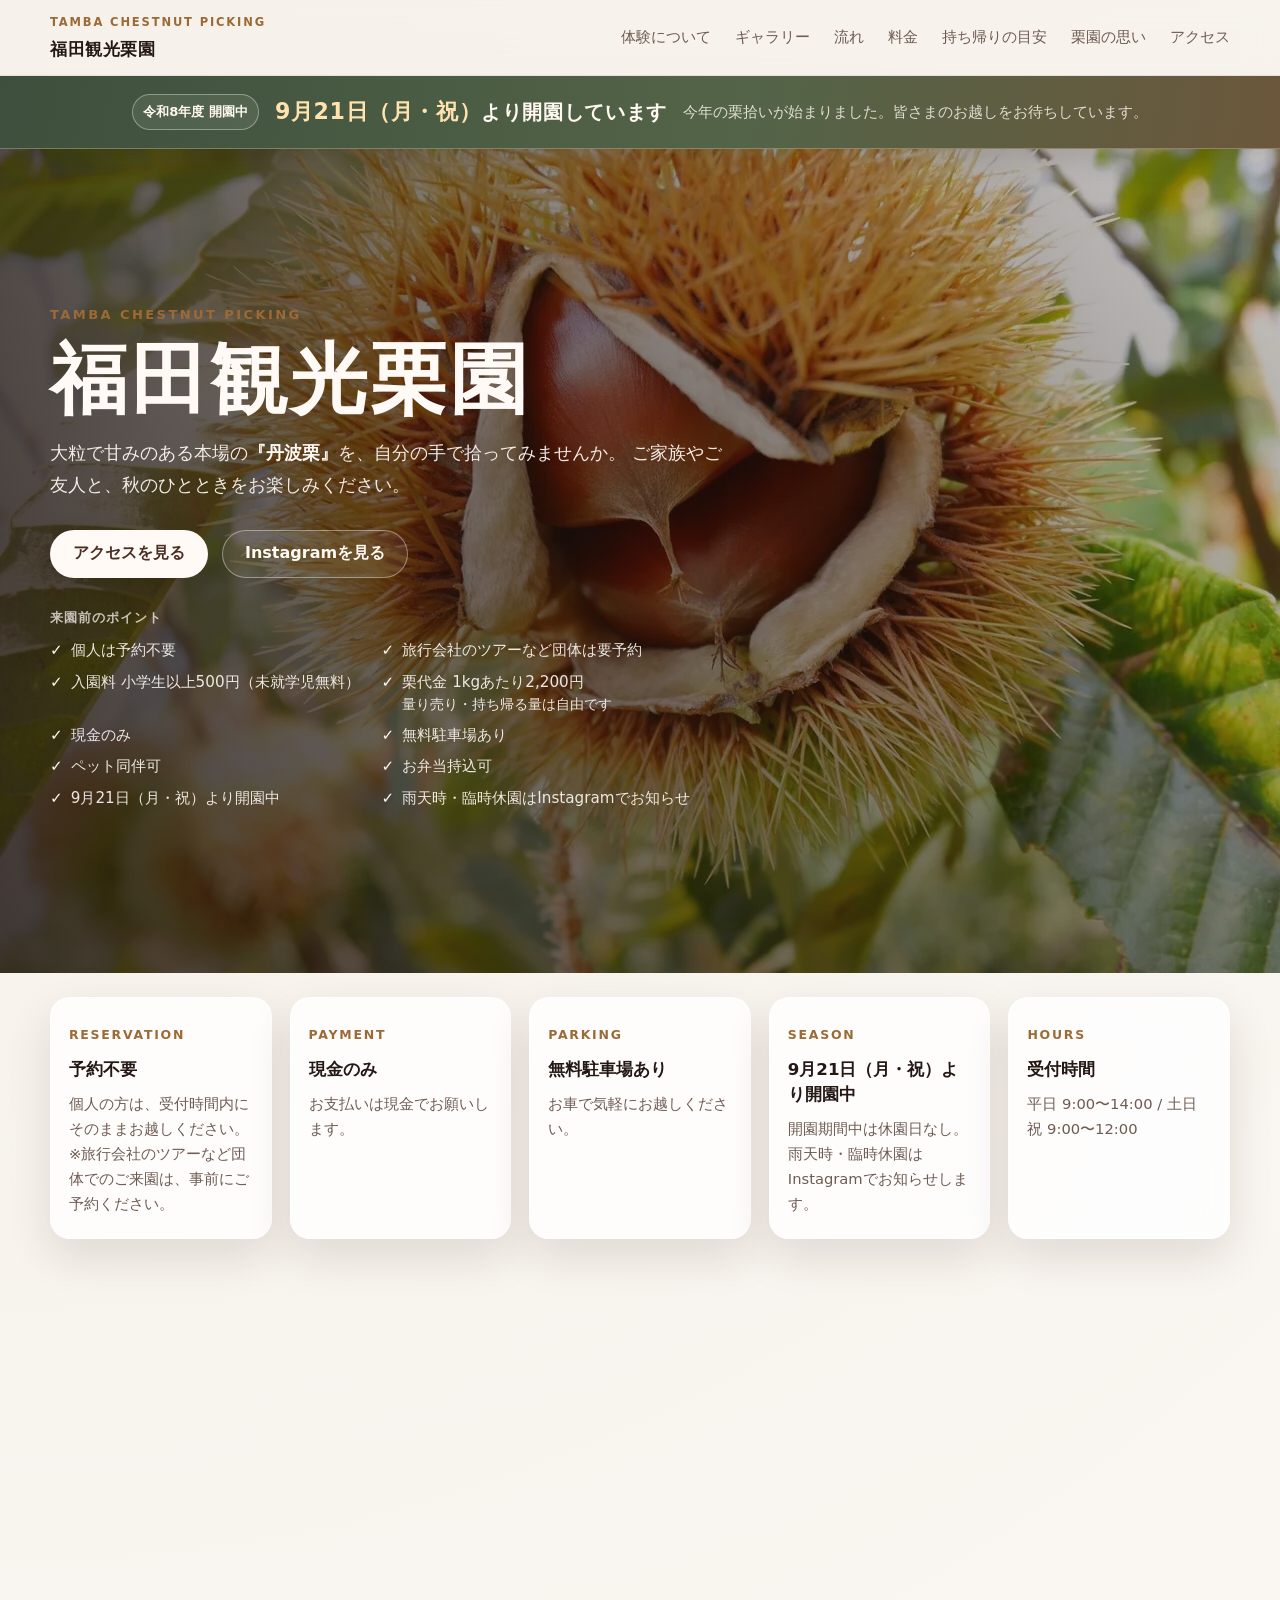
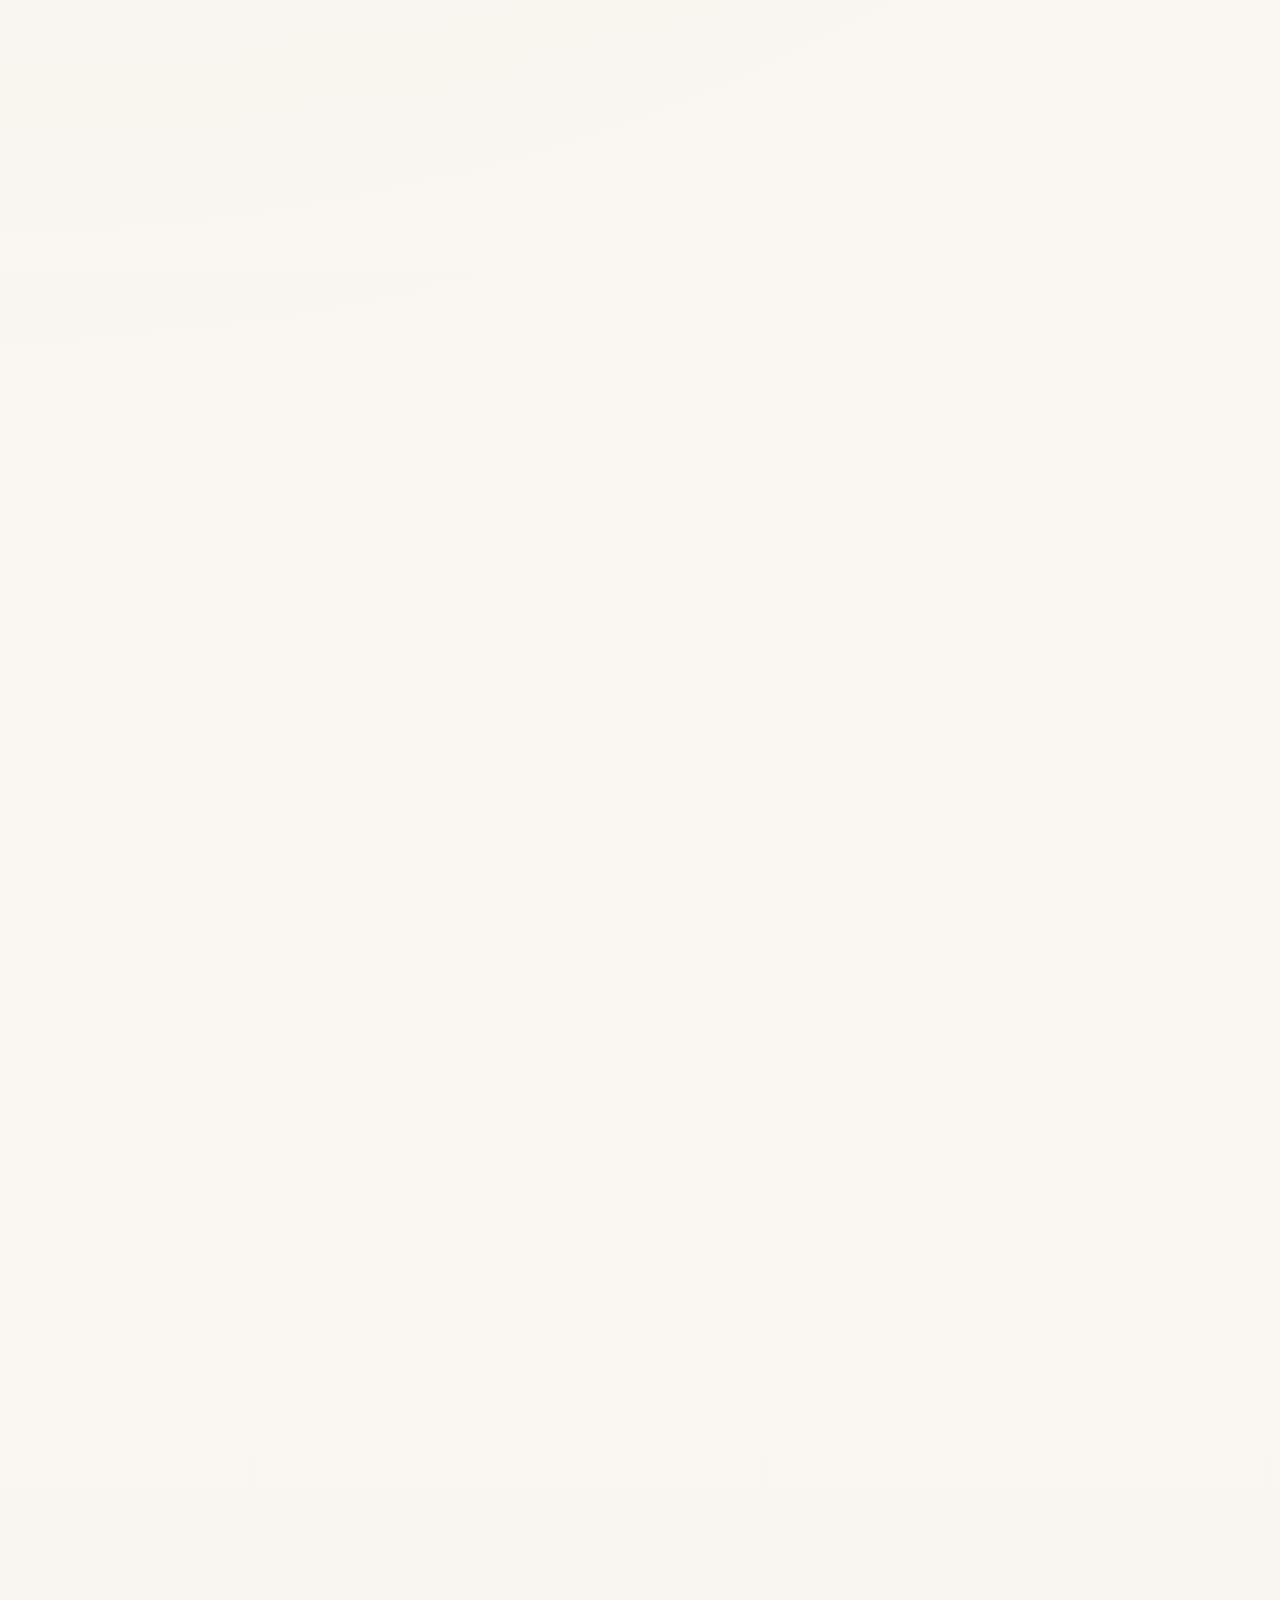
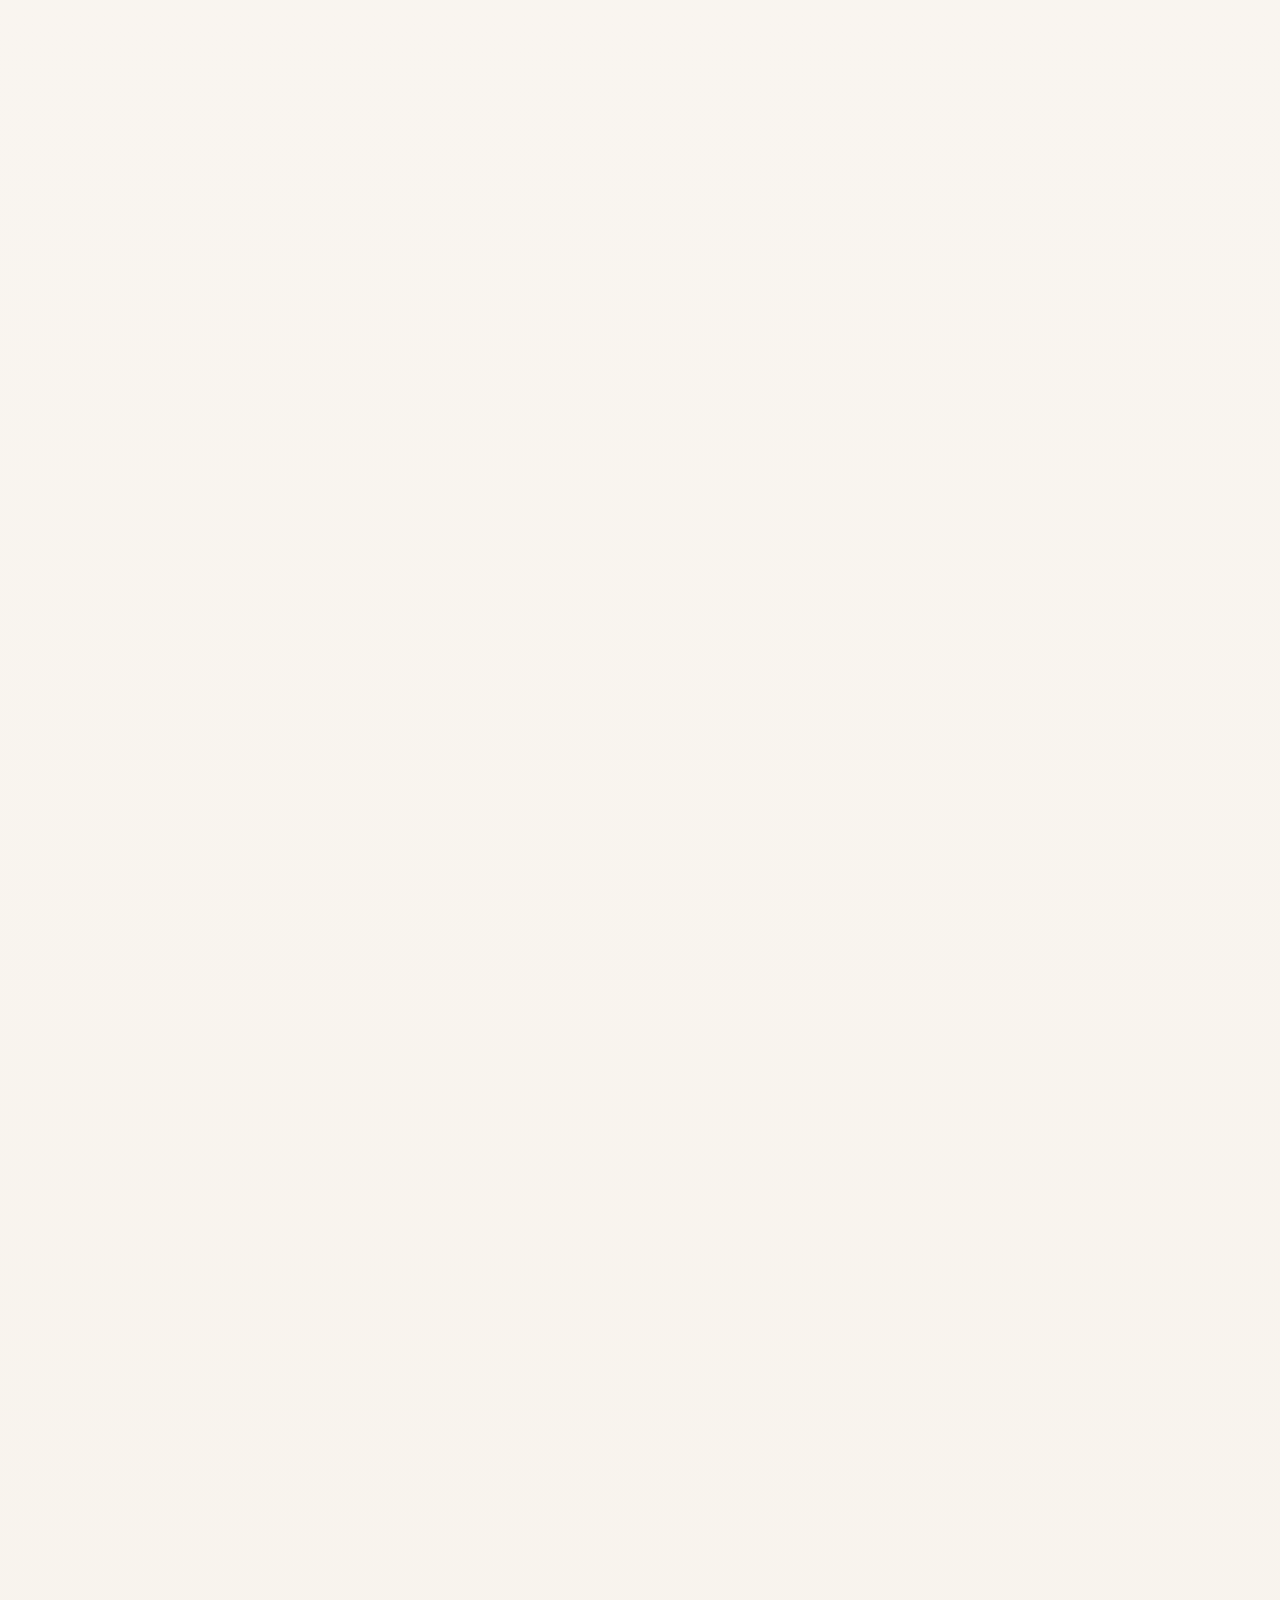
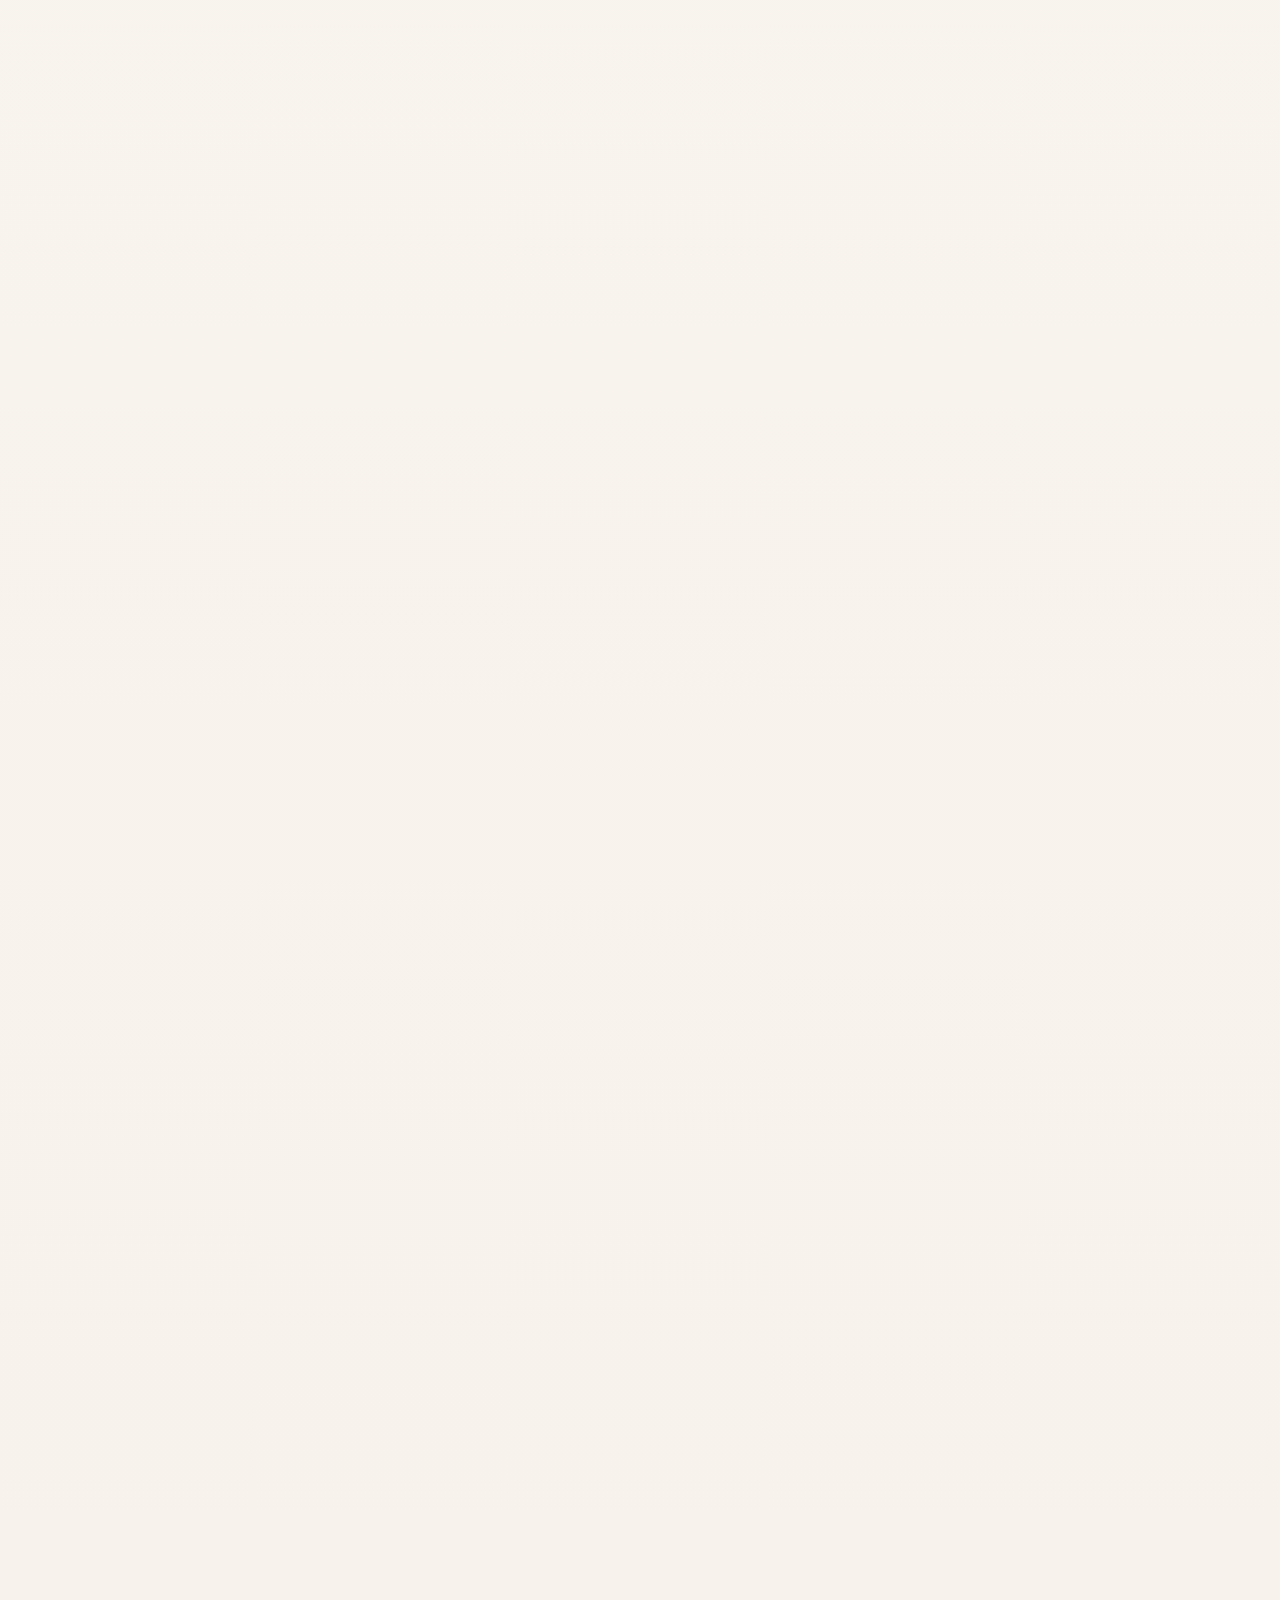
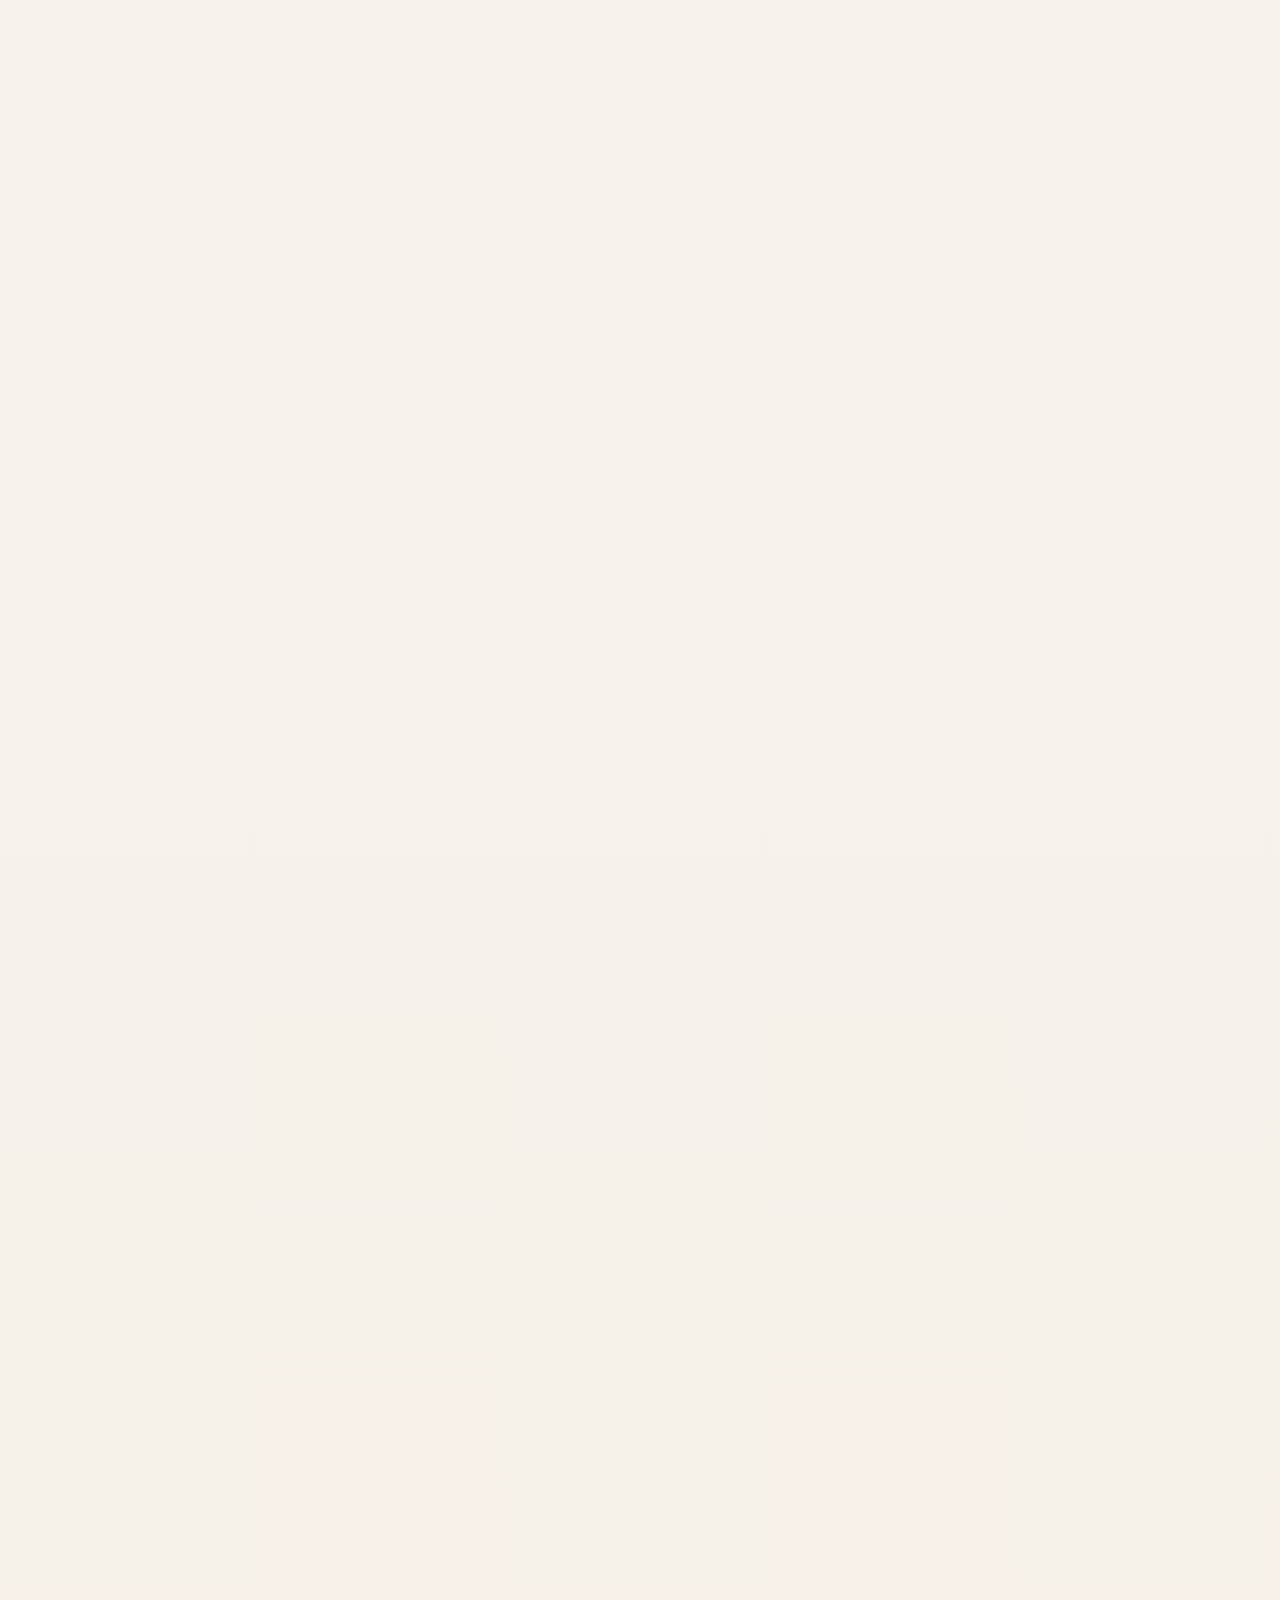
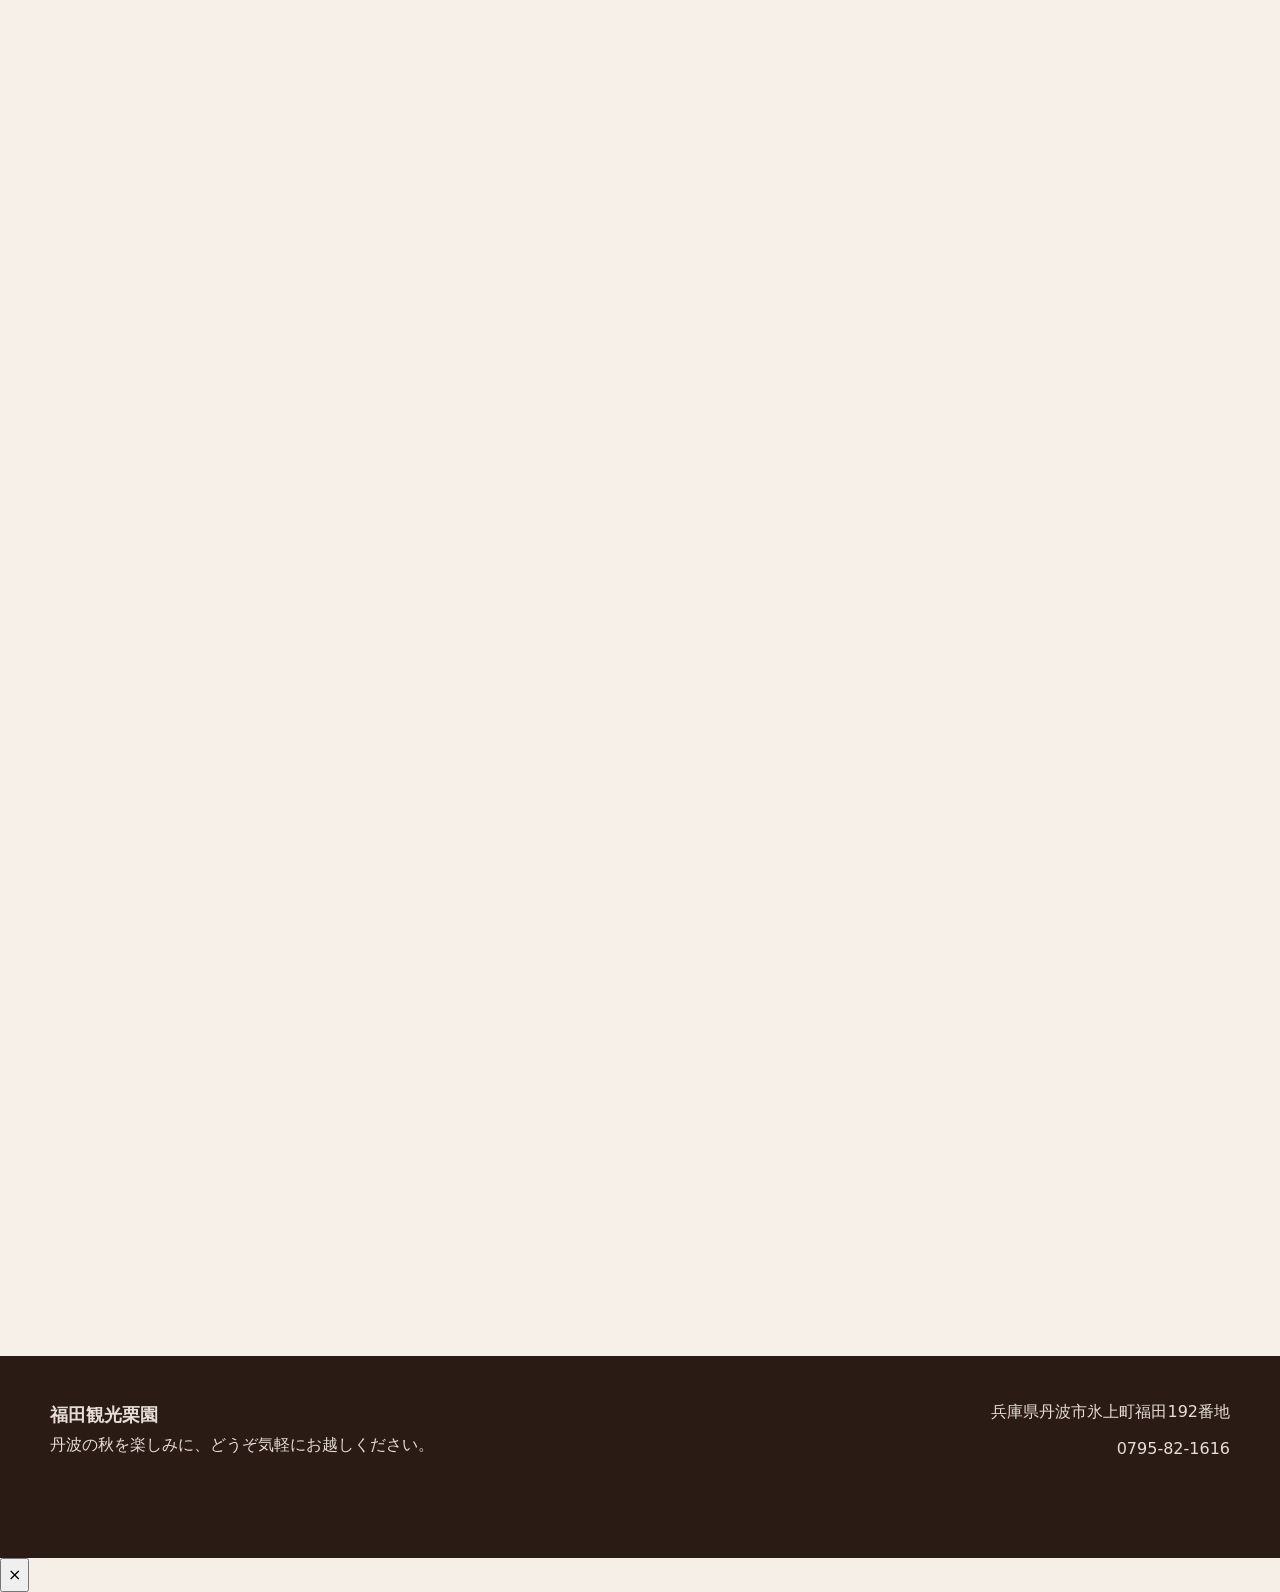
==== commit e8503c15: "開園中の案内へ更新" ====
--- a/index.html
+++ b/index.html
@@ -130,9 +130,9 @@
 
     <section class="season-status" aria-label="現在の営業状況">
       <div class="container season-status-inner">
-        <span class="season-status-label">令和8年度 開園日決定</span>
-        <strong><span class="season-status-date">9月21日（月・祝）</span> 開園</strong>
-        <p>今年の栗拾いは9月21日から。皆さまのお越しをお待ちしています。</p>
+        <span class="season-status-label">令和8年度 開園中</span>
+        <strong><span class="season-status-date">9月21日（月・祝）</span>より開園しています</strong>
+        <p>今年の栗拾いが始まりました。皆さまのお越しをお待ちしています。</p>
       </div>
     </section>
 
@@ -181,7 +181,7 @@
             <li>無料駐車場あり</li>
             <li>ペット同伴可</li>
             <li>お弁当持込可</li>
-            <li>9月21日（月・祝）開園</li>
+            <li>9月21日（月・祝）より開園中</li>
             <li>雨天時・臨時休園はInstagramでお知らせ</li>
           </ul>
         </div>
@@ -208,7 +208,7 @@
           </article>
           <article class="info-card">
             <span class="info-label">Season</span>
-            <strong>9月21日（月・祝）開園</strong>
+            <strong>9月21日（月・祝）より開園中</strong>
             <p>開園期間中は休園日なし。雨天時・臨時休園はInstagramでお知らせします。</p>
           </article>
           <article class="info-card">
@@ -711,7 +711,7 @@
                 </div>
                 <div>
                   <dt>開園期間</dt>
-                  <dd>令和8年度は9月21日（月・祝）開園。終了時期は栗の生育状況により前後します。</dd>
+                  <dd>令和8年度は9月21日（月・祝）より開園しています。終了時期は栗の生育状況により前後します。</dd>
                 </div>
               </dl>
 
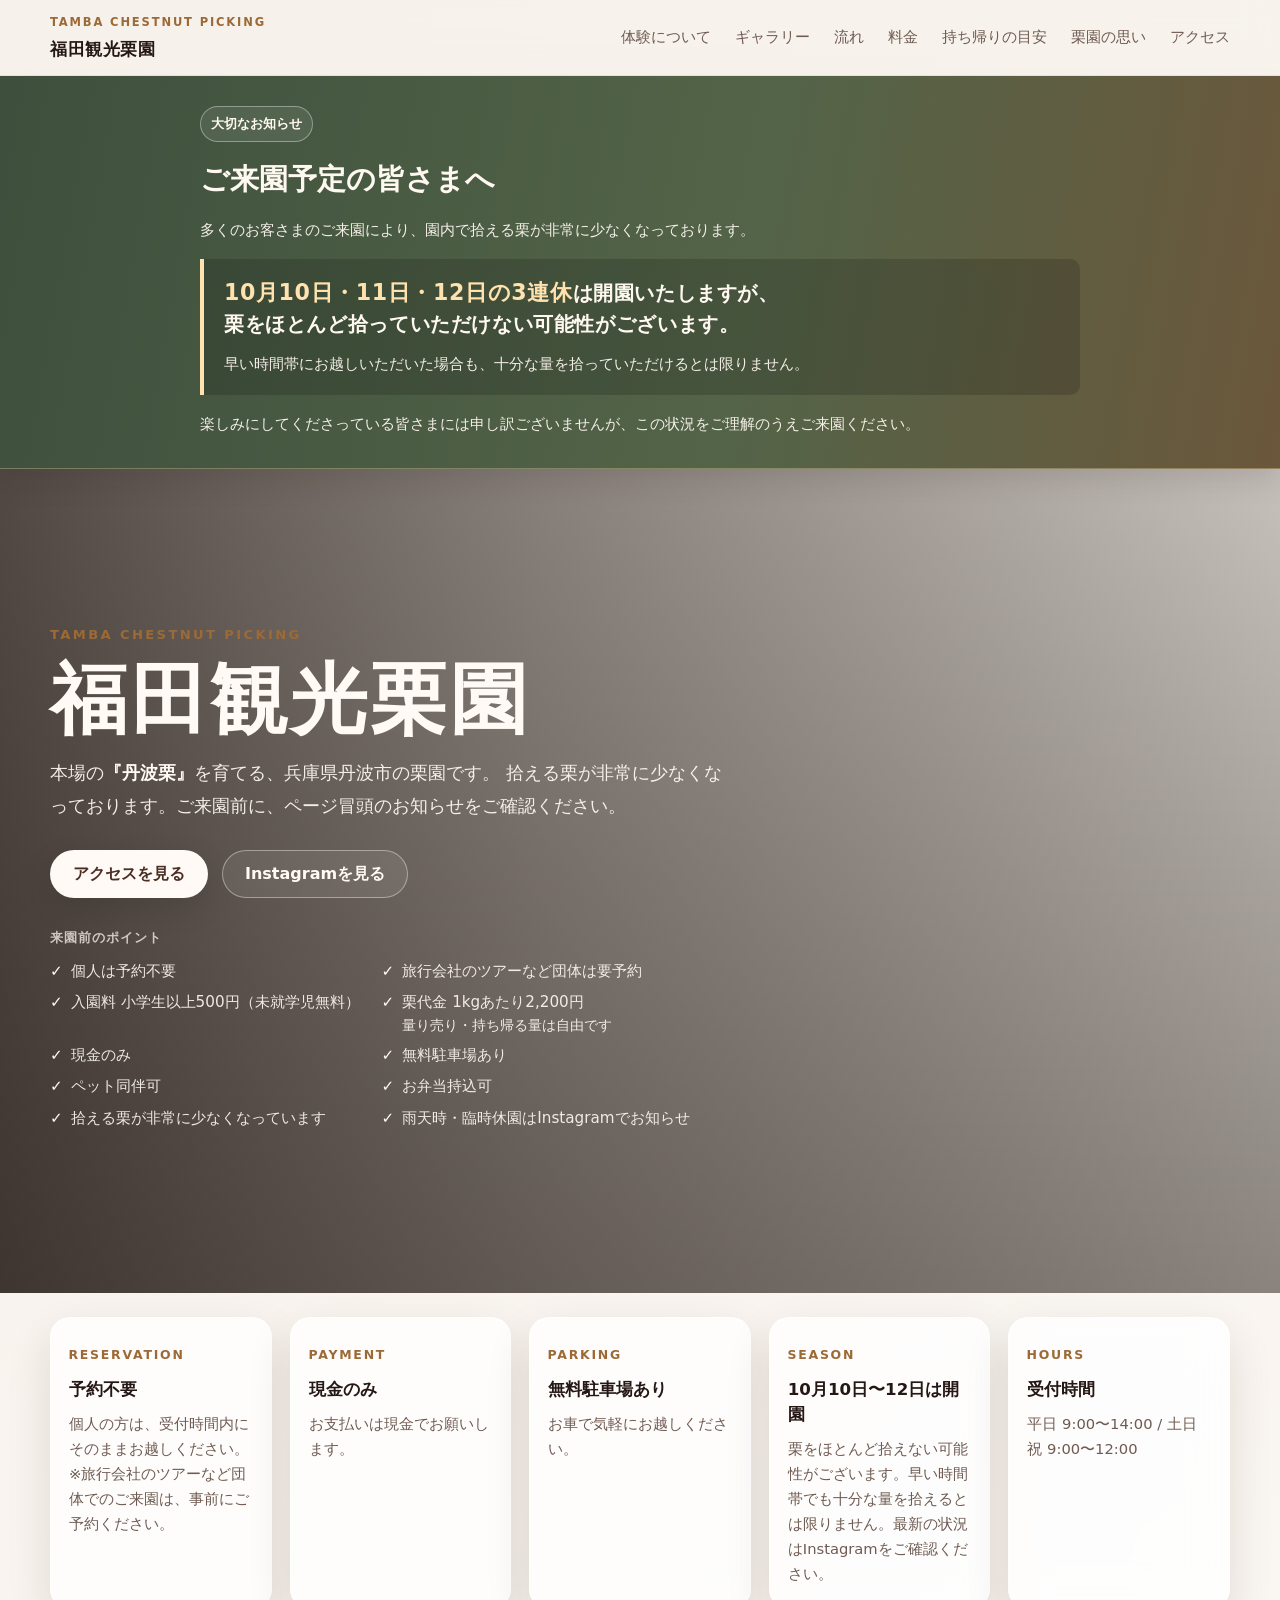
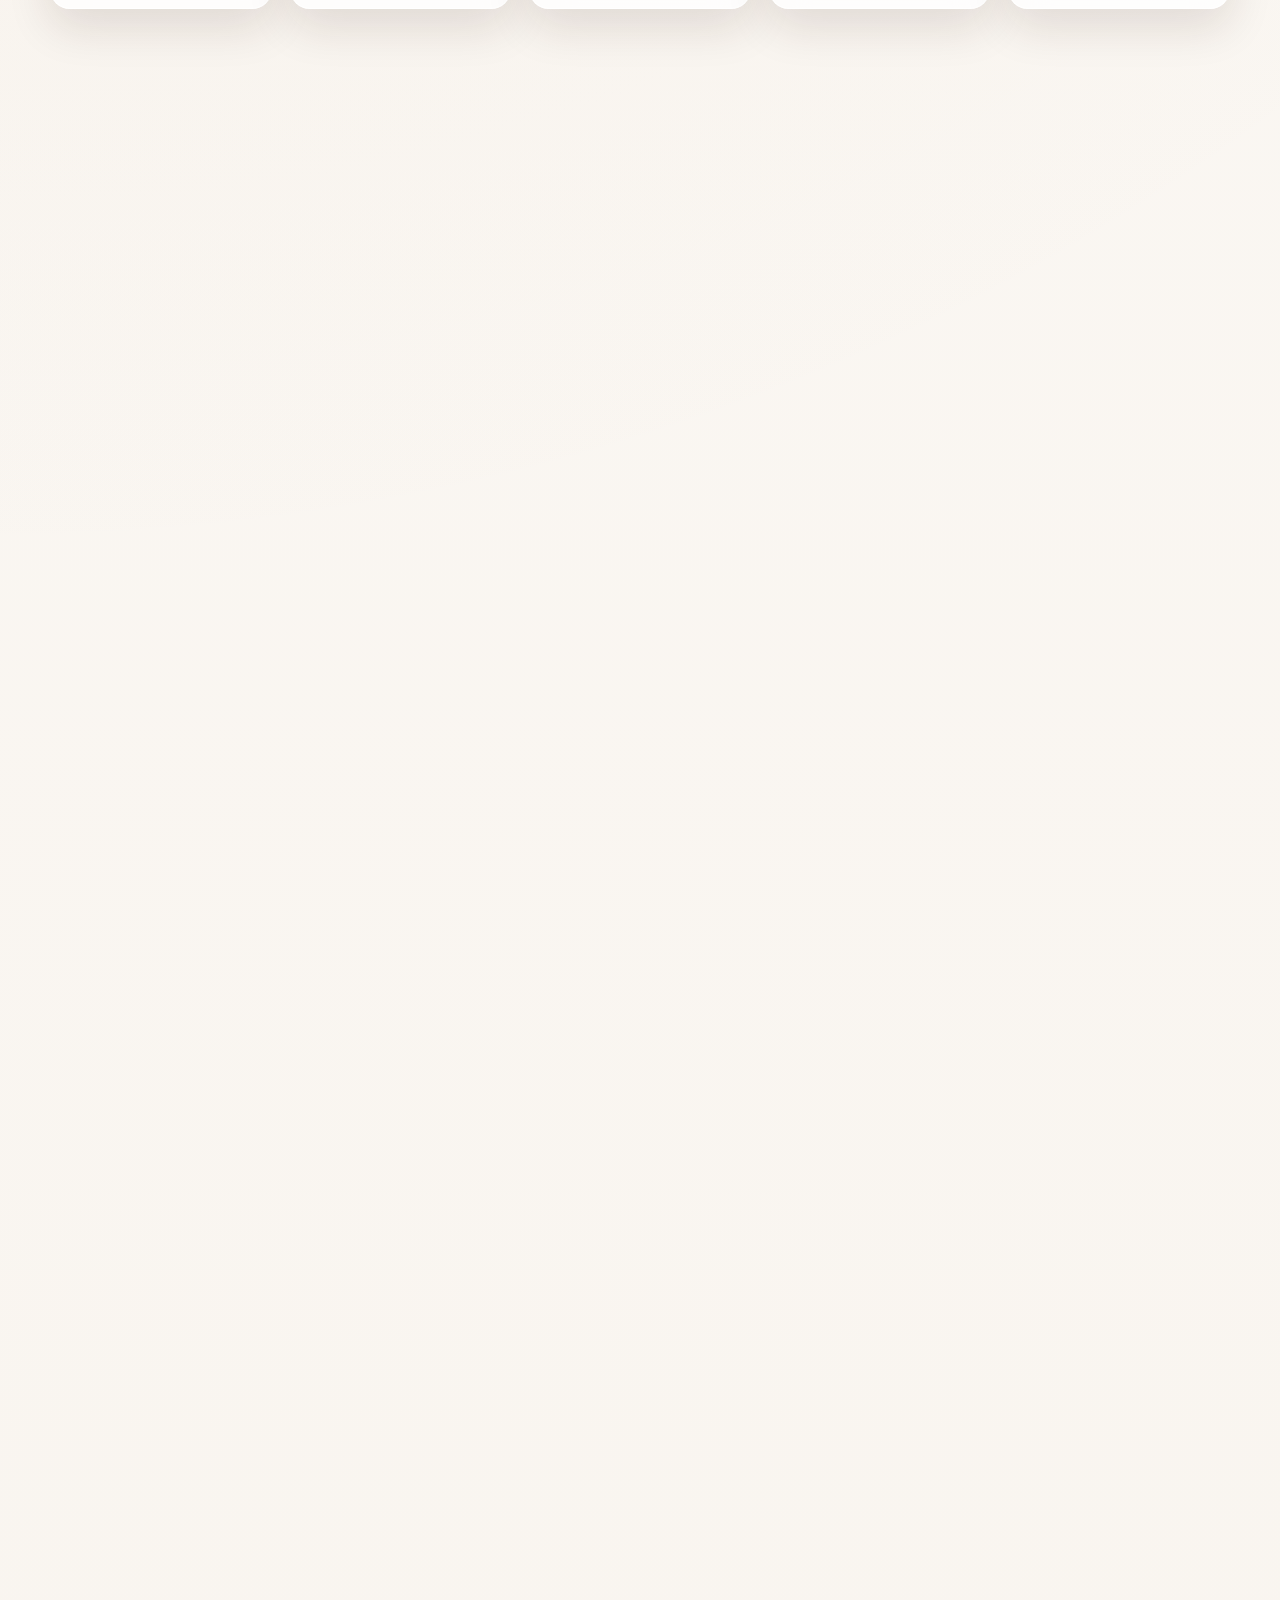
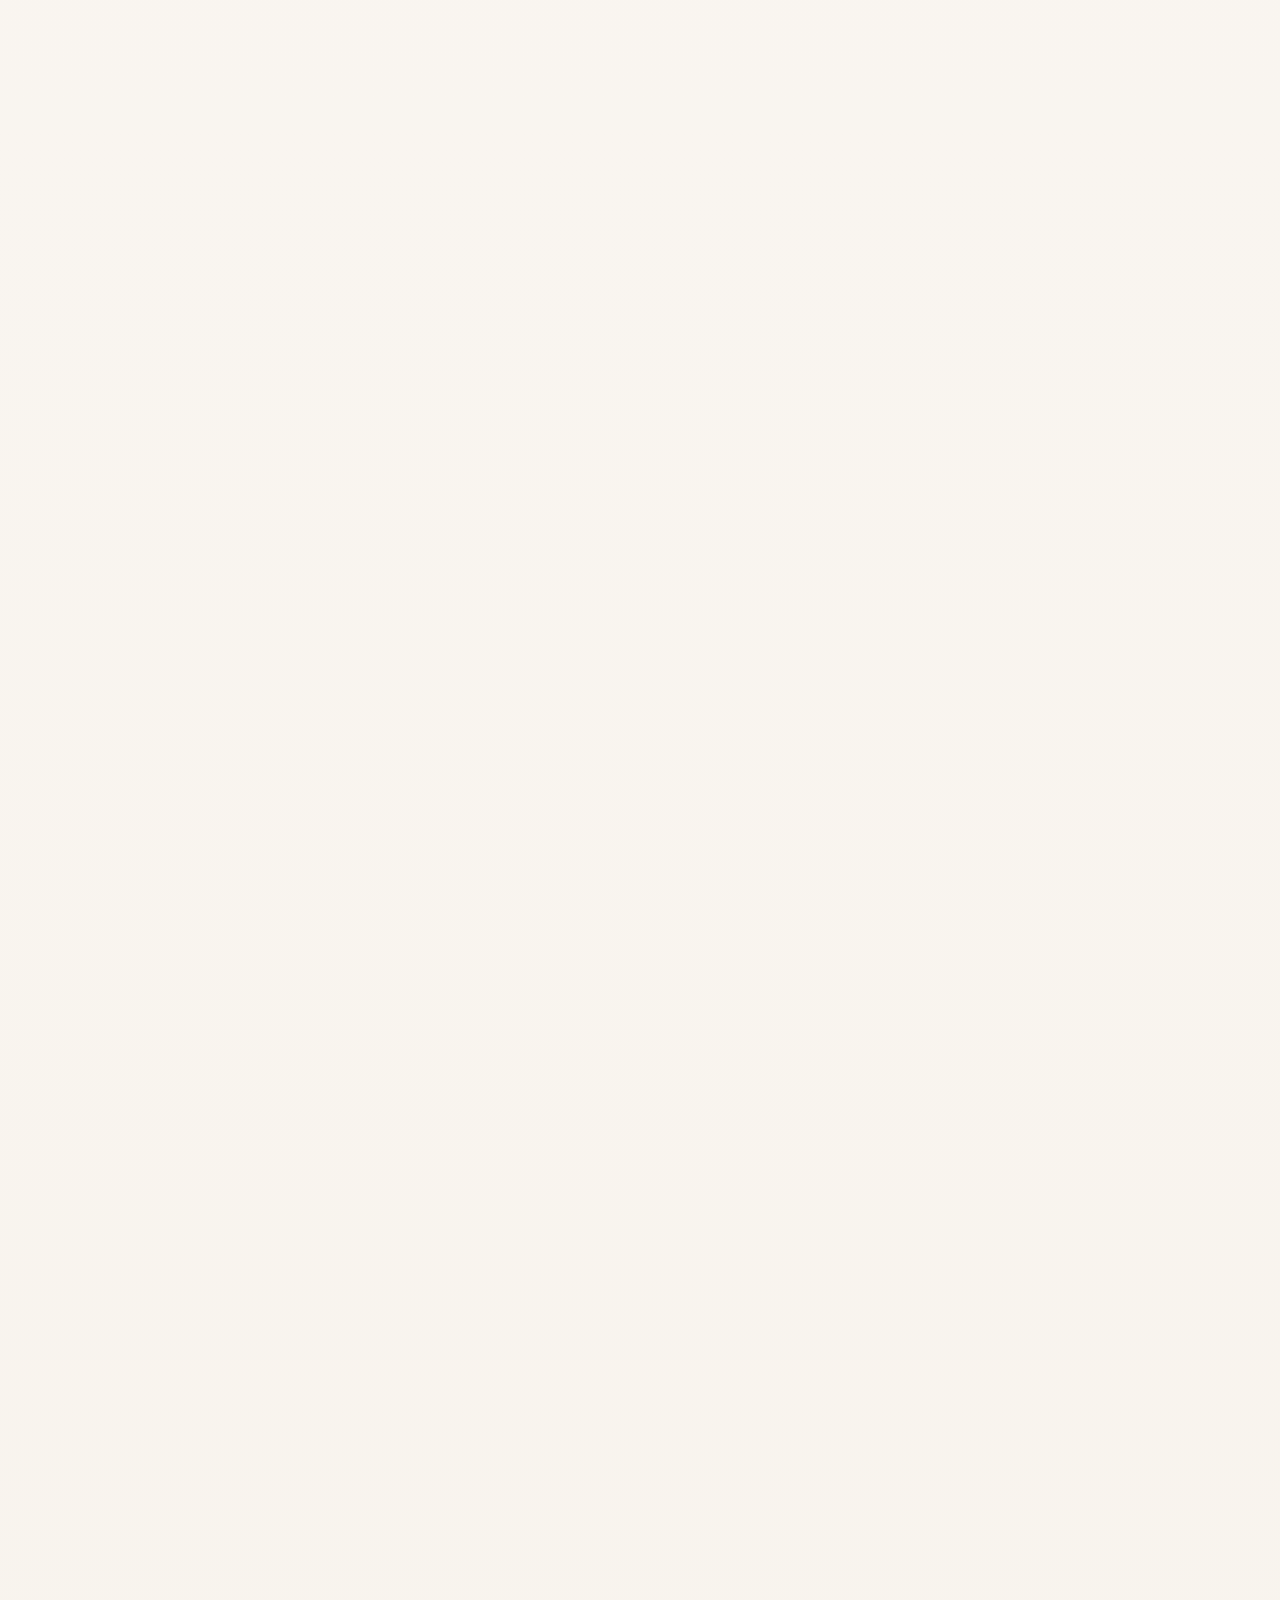
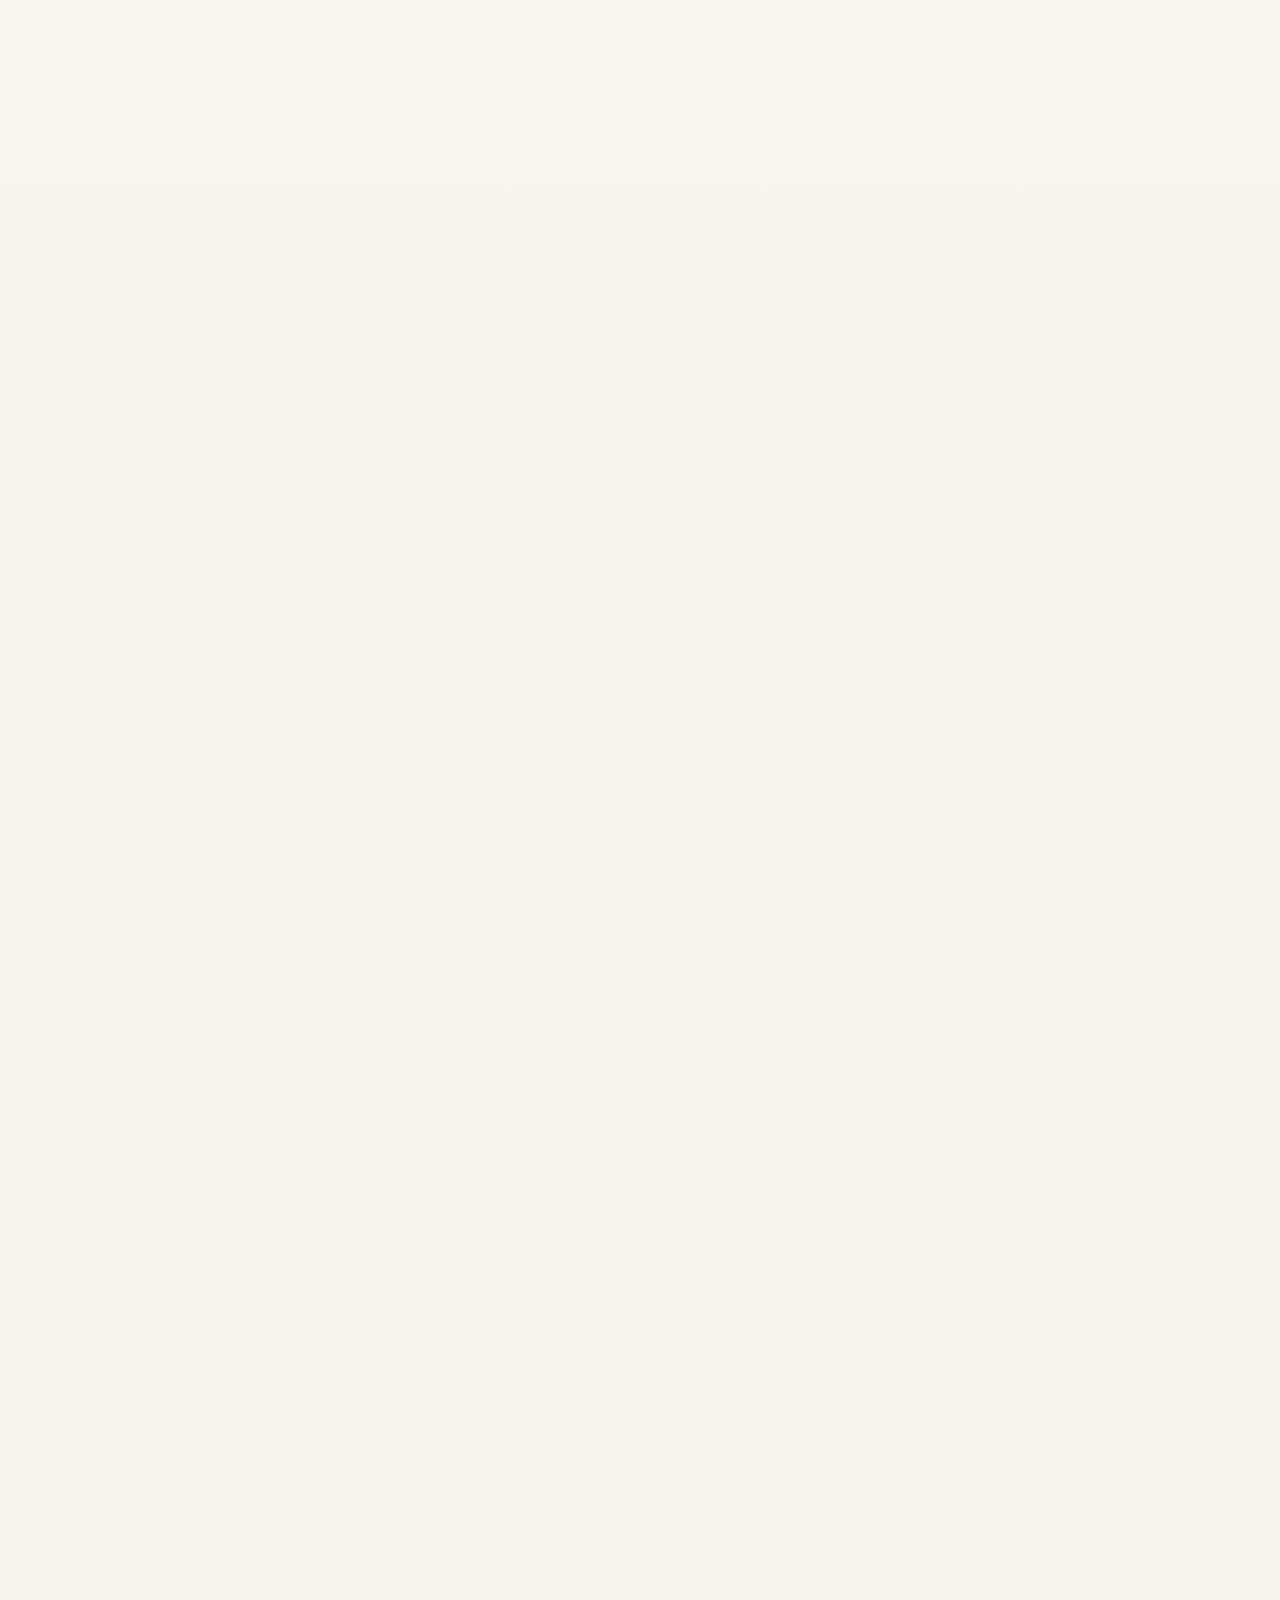
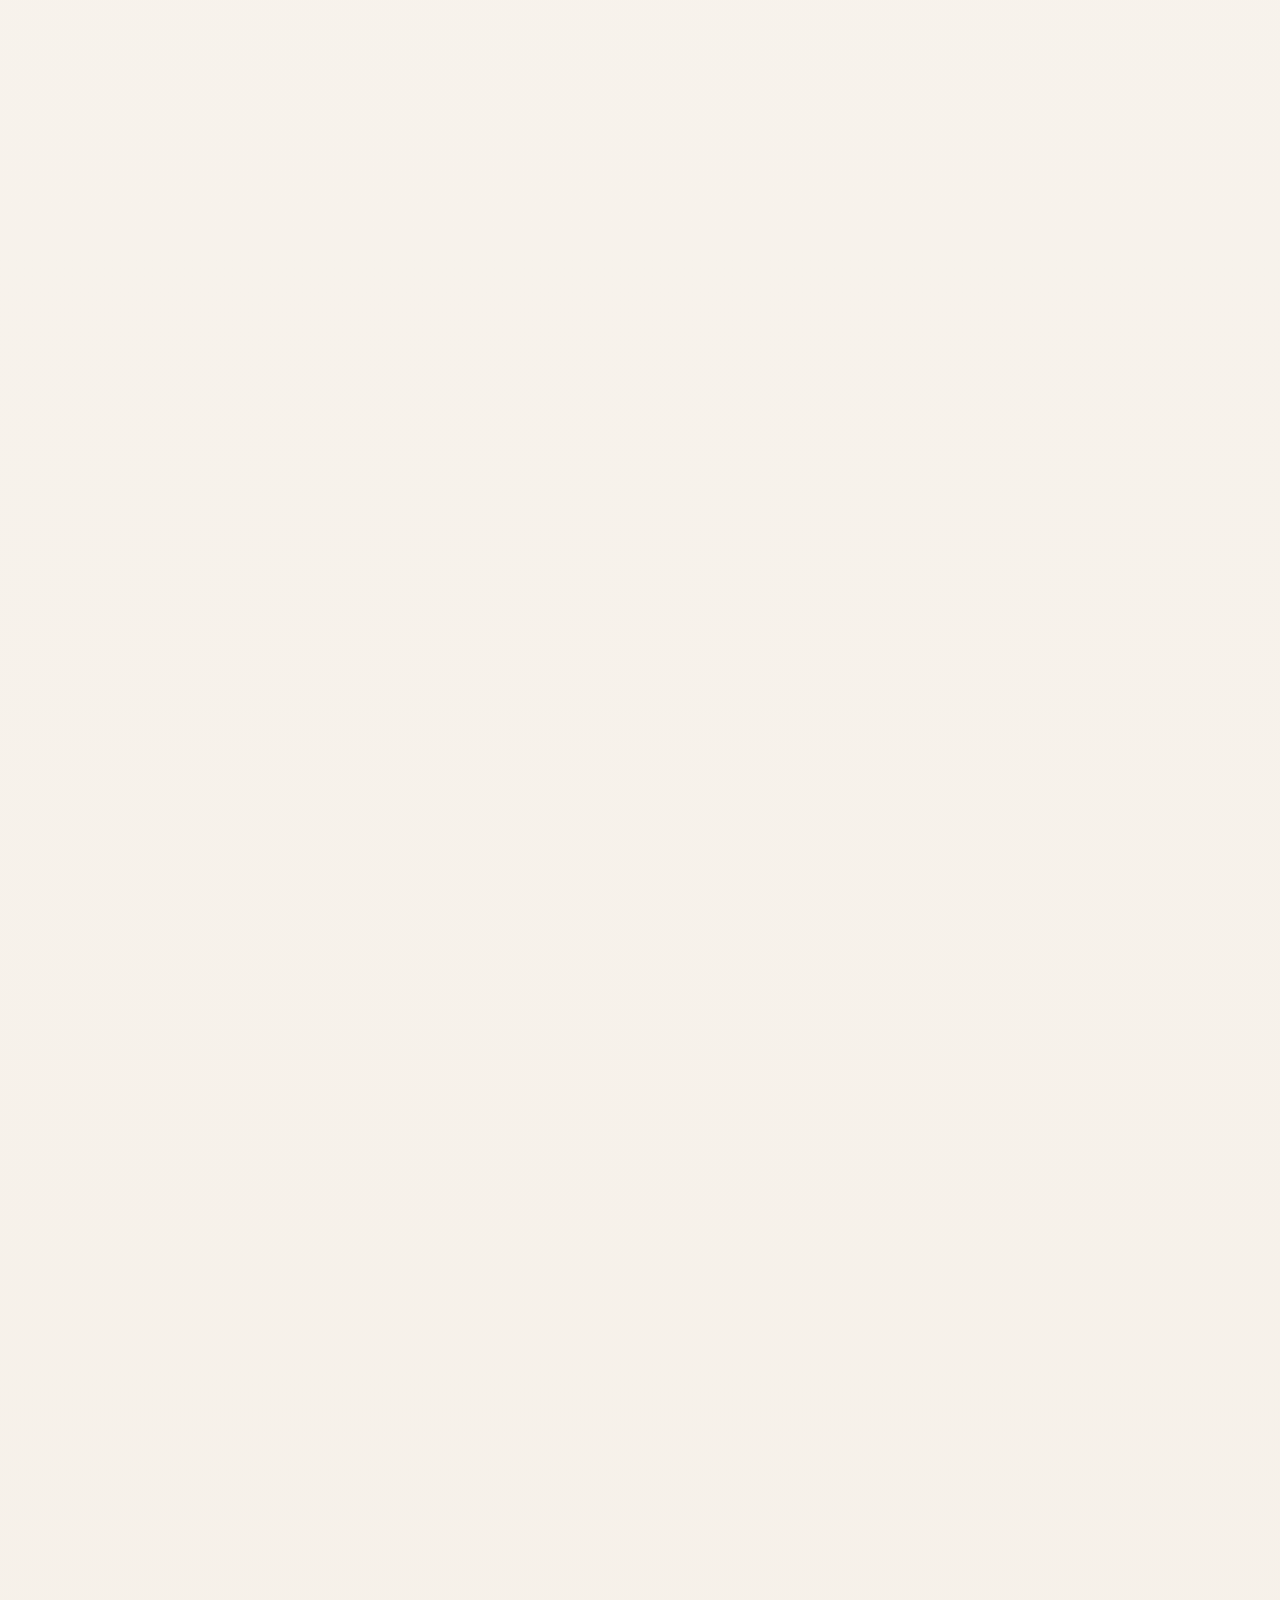
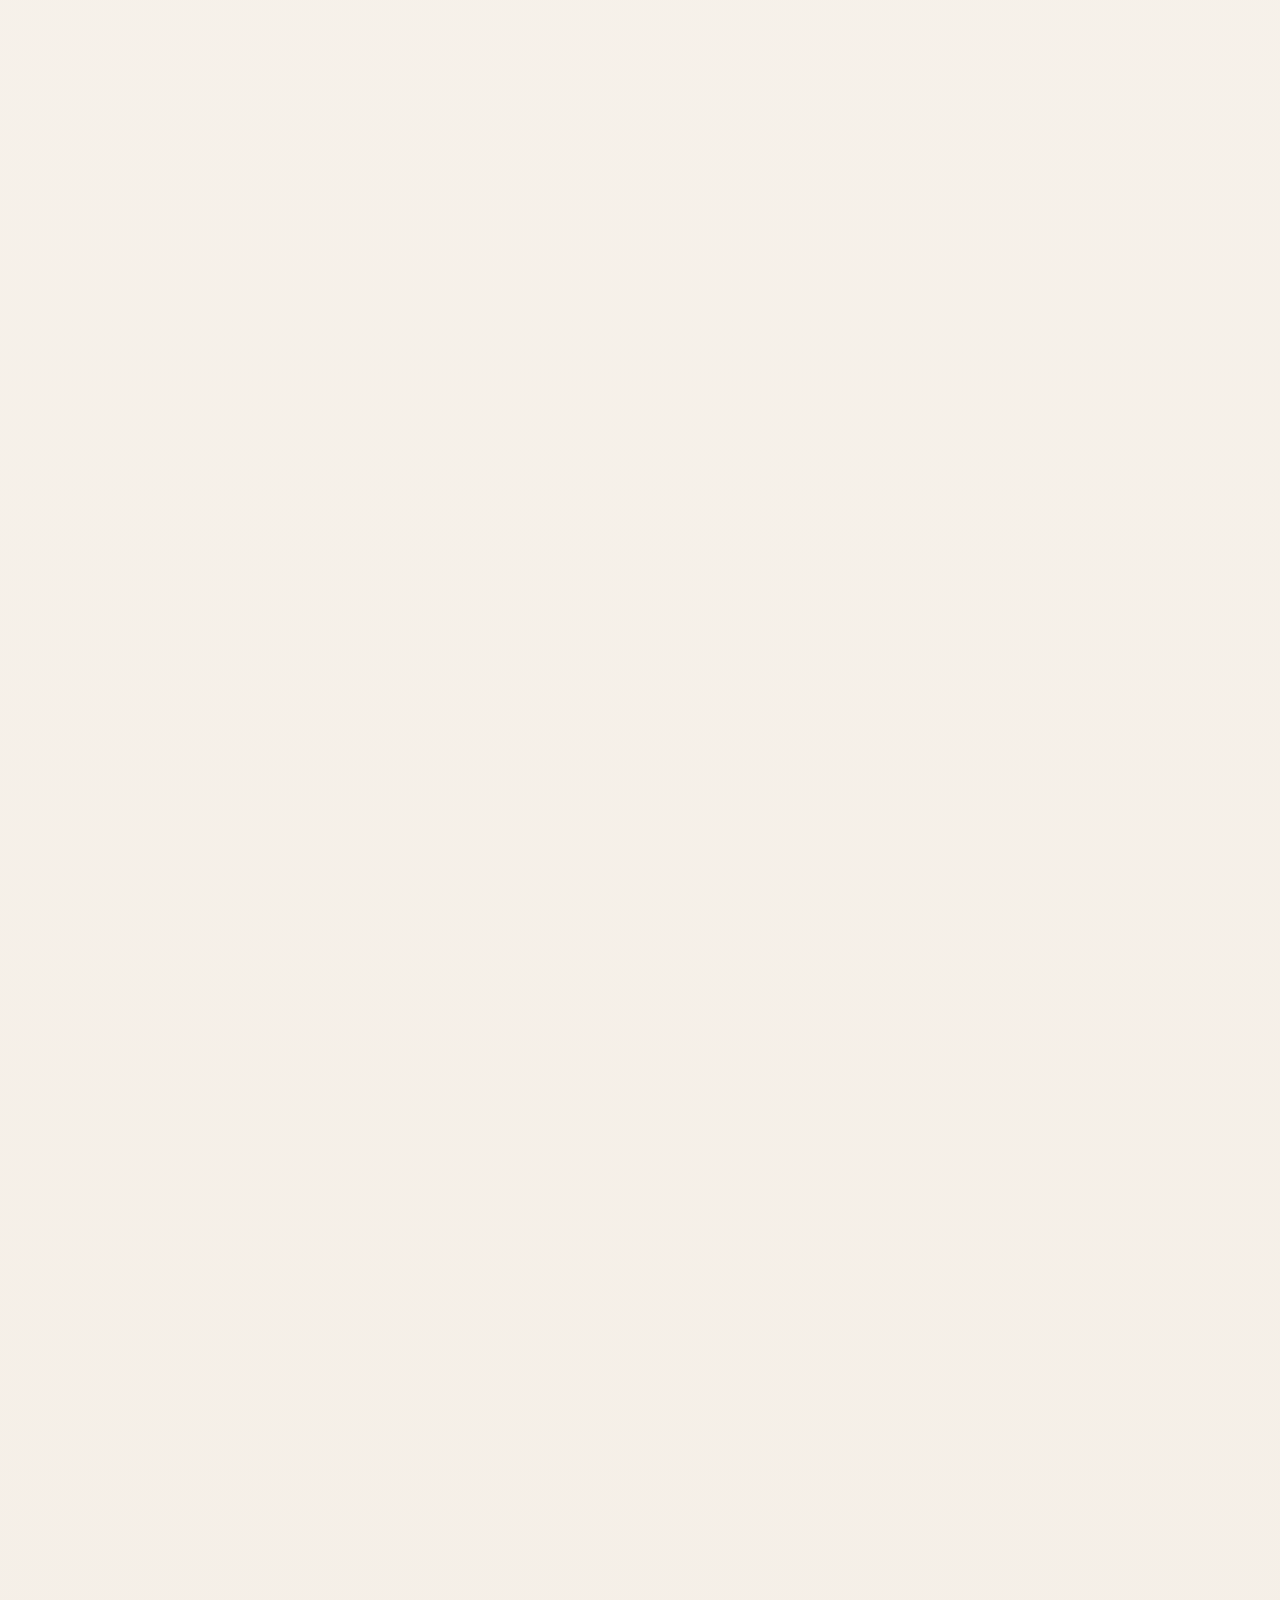
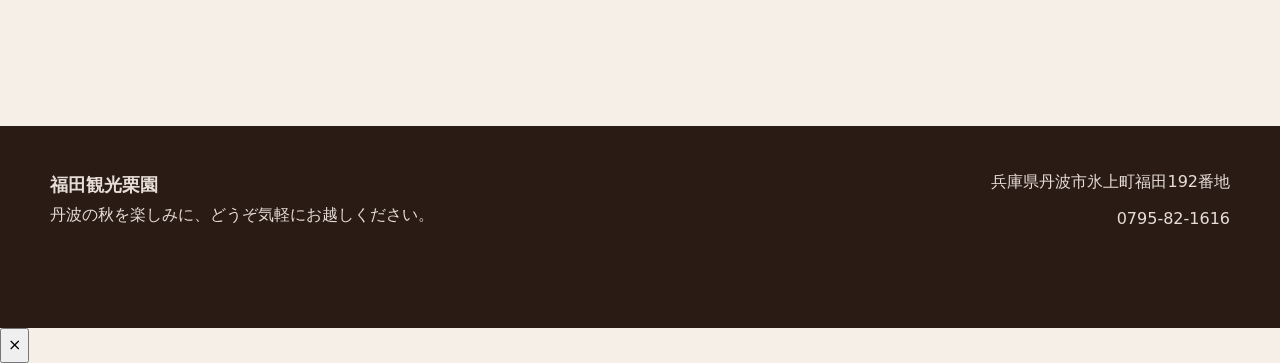
==== commit a0aa608b: "冒頭に栗の状況と三連休の来園注意を掲載" ====
--- a/index.html
+++ b/index.html
@@ -106,7 +106,7 @@
         ]
       }
     </script>
-    <link rel="stylesheet" href="style.css?v=20260913-mobile" />
+    <link rel="stylesheet" href="style.css?v=20261008-notice" />
   </head>
   <body class="home-page">
     <header class="site-header">
@@ -128,11 +128,16 @@
       </div>
     </header>
 
-    <section class="season-status" aria-label="現在の営業状況">
+    <section class="season-status" aria-labelledby="season-notice-title">
       <div class="container season-status-inner">
-        <span class="season-status-label">令和8年度 開園中</span>
-        <strong><span class="season-status-date">9月21日（月・祝）</span>より開園しています</strong>
-        <p>今年の栗拾いが始まりました。皆さまのお越しをお待ちしています。</p>
+        <span class="season-status-label">大切なお知らせ</span>
+        <h2 id="season-notice-title">ご来園予定の皆さまへ</h2>
+        <p>多くのお客さまのご来園により、園内で拾える栗が非常に少なくなっております。</p>
+        <div class="season-status-warning">
+          <strong><span class="season-status-date">10月10日・11日・12日の3連休</span>は開園いたしますが、<br>栗をほとんど拾っていただけない可能性がございます。</strong>
+          <p>早い時間帯にお越しいただいた場合も、十分な量を拾っていただけるとは限りません。</p>
+        </div>
+        <p>楽しみにしてくださっている皆さまには申し訳ございませんが、この状況をご理解のうえご来園ください。</p>
       </div>
     </section>
 
@@ -156,8 +161,8 @@
           <p class="section-kicker">Tamba Chestnut Picking</p>
           <h1>福田観光栗園</h1>
           <p class="hero-lead">
-            大粒で甘みのある本場の<span class="hero-highlight">『丹波栗』</span>を、自分の手で拾ってみませんか。
-            ご家族やご友人と、秋のひとときをお楽しみください。
+            本場の<span class="hero-highlight">『丹波栗』</span>を育てる、兵庫県丹波市の栗園です。
+            拾える栗が非常に少なくなっております。ご来園前に、ページ冒頭のお知らせをご確認ください。
           </p>
 
           <div class="hero-actions">
@@ -181,7 +186,7 @@
             <li>無料駐車場あり</li>
             <li>ペット同伴可</li>
             <li>お弁当持込可</li>
-            <li>9月21日（月・祝）より開園中</li>
+            <li>拾える栗が非常に少なくなっています</li>
             <li>雨天時・臨時休園はInstagramでお知らせ</li>
           </ul>
         </div>
@@ -208,8 +213,8 @@
           </article>
           <article class="info-card">
             <span class="info-label">Season</span>
-            <strong>9月21日（月・祝）より開園中</strong>
-            <p>開園期間中は休園日なし。雨天時・臨時休園はInstagramでお知らせします。</p>
+            <strong>10月10日〜12日は開園</strong>
+            <p>栗をほとんど拾えない可能性がございます。早い時間帯でも十分な量を拾えるとは限りません。最新の状況はInstagramをご確認ください。</p>
           </article>
           <article class="info-card">
             <span class="info-label">Hours</span>
--- a/style.css
+++ b/style.css
@@ -383,7 +383,7 @@
 .season-status {
   position: relative;
   z-index: 3;
-  padding: 18px 0;
+  padding: 30px 0;
   color: #fff8f1;
   background: linear-gradient(100deg, #3e503d 0%, #536448 58%, #6b573b 100%);
   border-bottom: 1px solid rgba(255, 226, 174, 0.3);
@@ -391,15 +391,14 @@
 }
 
 .season-status-inner {
-  display: flex;
-  align-items: center;
-  justify-content: center;
-  flex-wrap: wrap;
-  gap: 8px 16px;
-  text-align: center;
+  display: grid;
+  max-width: 880px;
+  gap: 16px;
+  text-align: left;
 }
 
 .season-status-label {
+  justify-self: start;
   padding: 5px 10px;
   border: 1px solid rgba(255, 255, 255, 0.36);
   border-radius: 999px;
@@ -408,6 +407,22 @@
   font-weight: 700;
 }
 
+.season-status h2 {
+  font-size: clamp(1.4rem, 4.8vw, 1.8rem);
+  line-height: 1.5;
+}
+
+.season-status-warning {
+  padding: 18px 20px;
+  border-left: 4px solid #ffe2ae;
+  border-radius: 0 10px 10px 0;
+  background: rgba(0, 0, 0, 0.16);
+}
+
+.season-status-warning p {
+  margin-top: 10px;
+}
+
 .season-status strong {
   font-size: clamp(1.08rem, 2vw, 1.28rem);
   line-height: 1.4;
@@ -420,7 +435,7 @@
 }
 
 .season-status p {
-  color: rgba(255, 248, 241, 0.82);
+  color: rgba(255, 248, 241, 0.94);
   font-size: 0.92rem;
 }
 
@@ -1324,12 +1339,15 @@
   }
 
   .season-status-inner {
-    display: grid;
-    gap: 5px;
+    gap: 14px;
   }
 
   .season-status-label {
-    justify-self: center;
+    justify-self: start;
+  }
+
+  .season-status-warning {
+    padding: 14px 16px;
   }
 
   .quick-info {
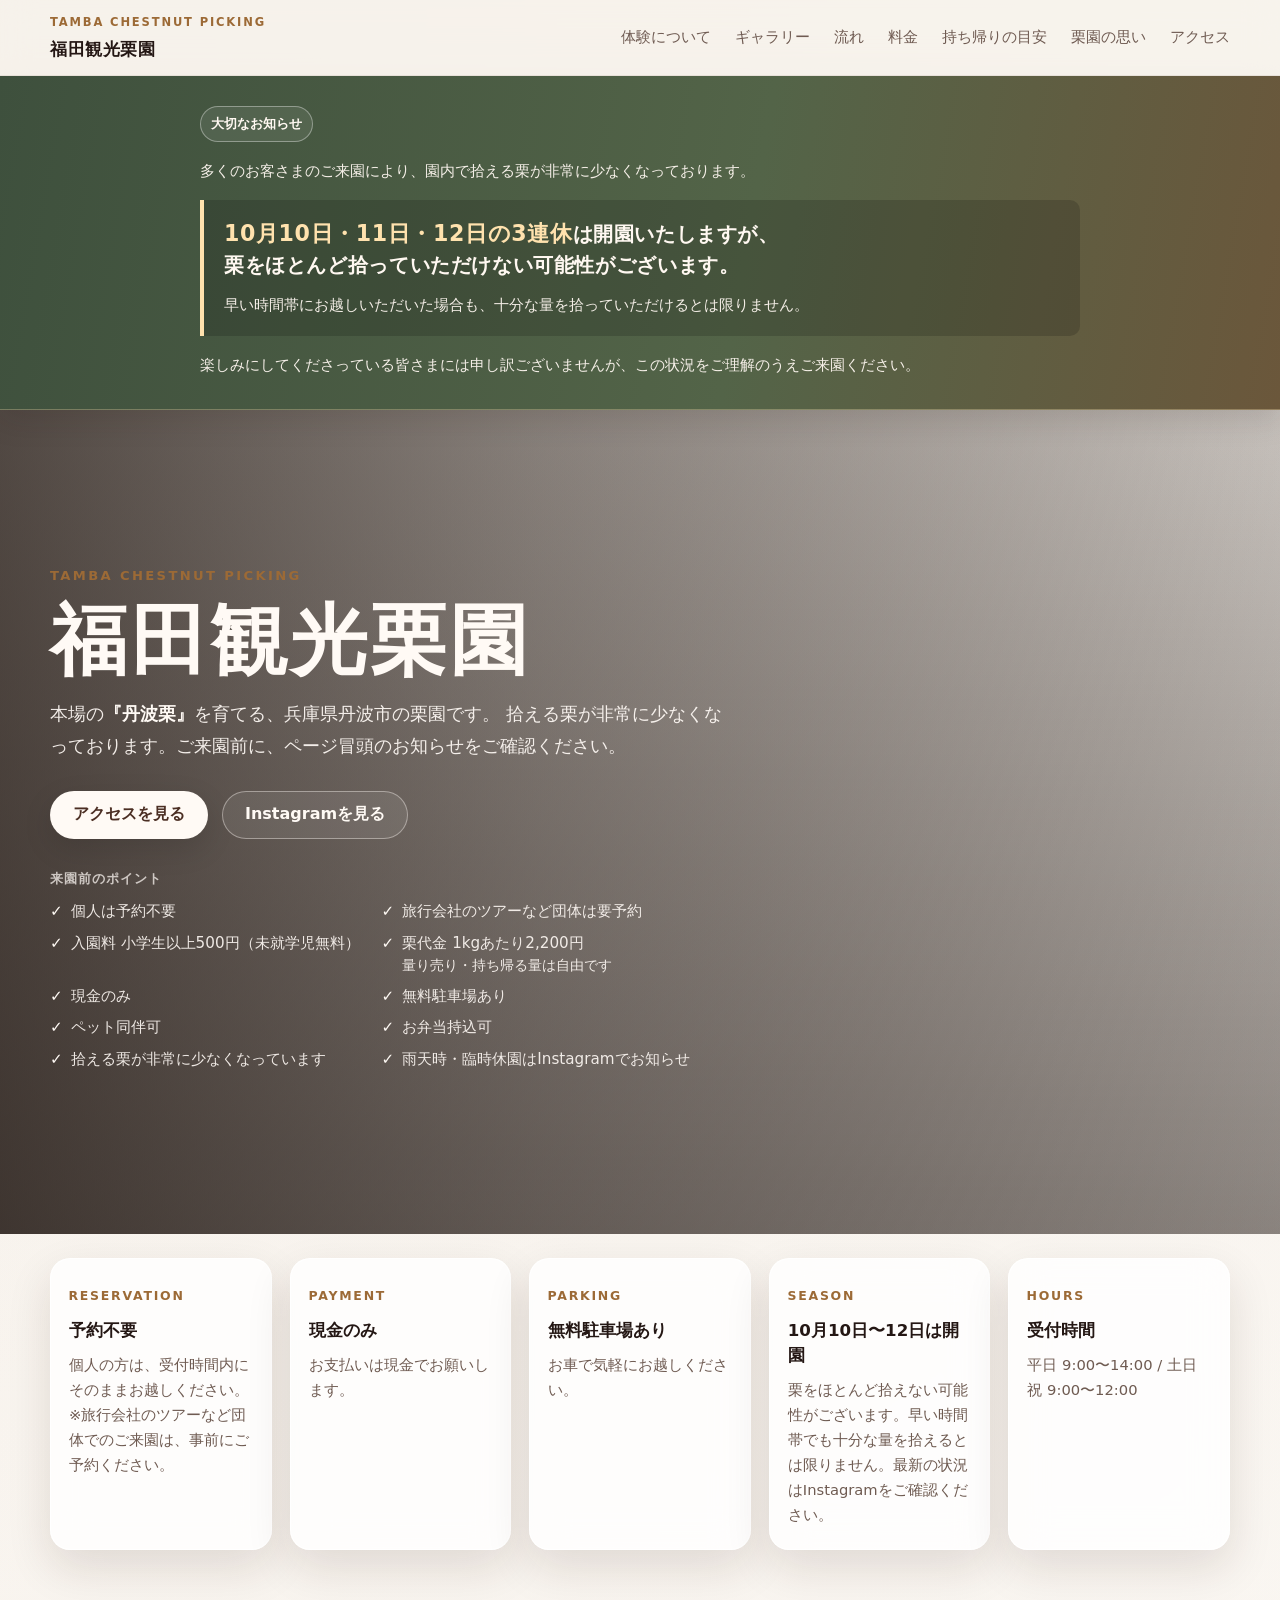
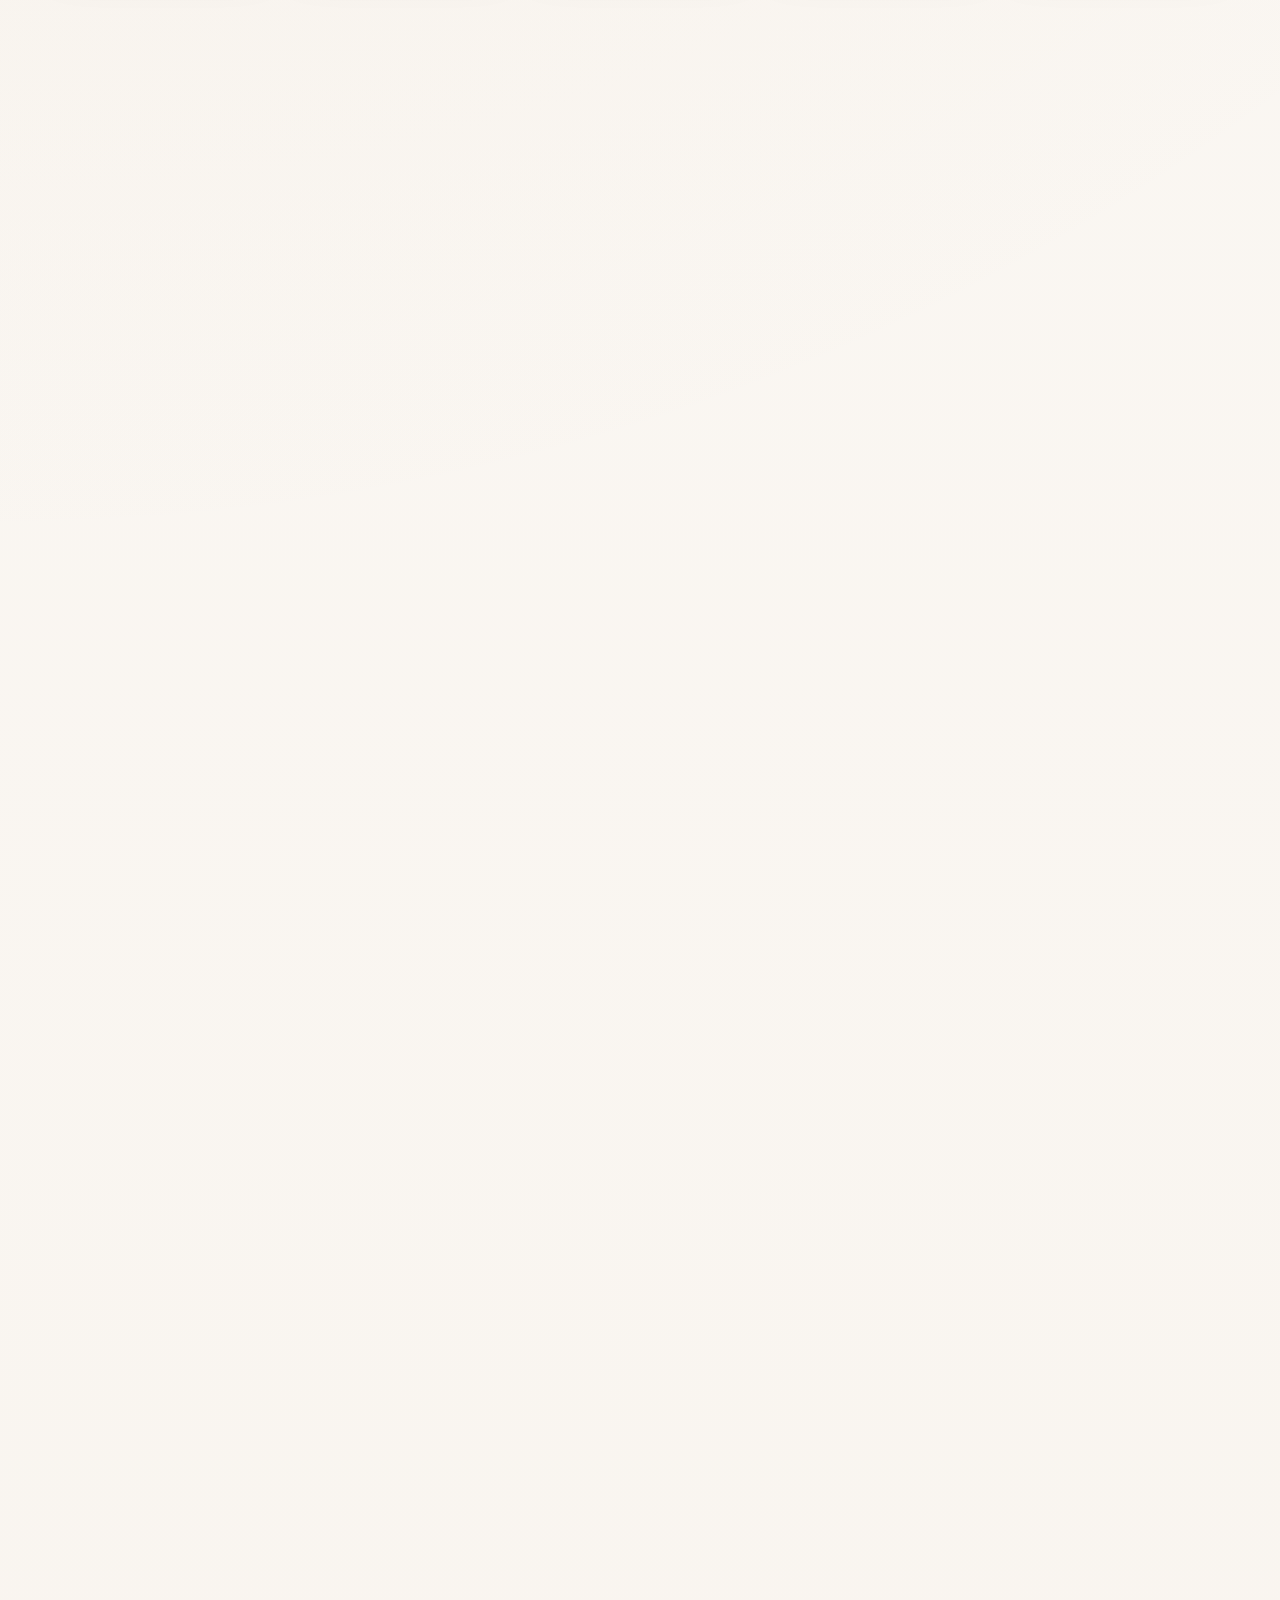
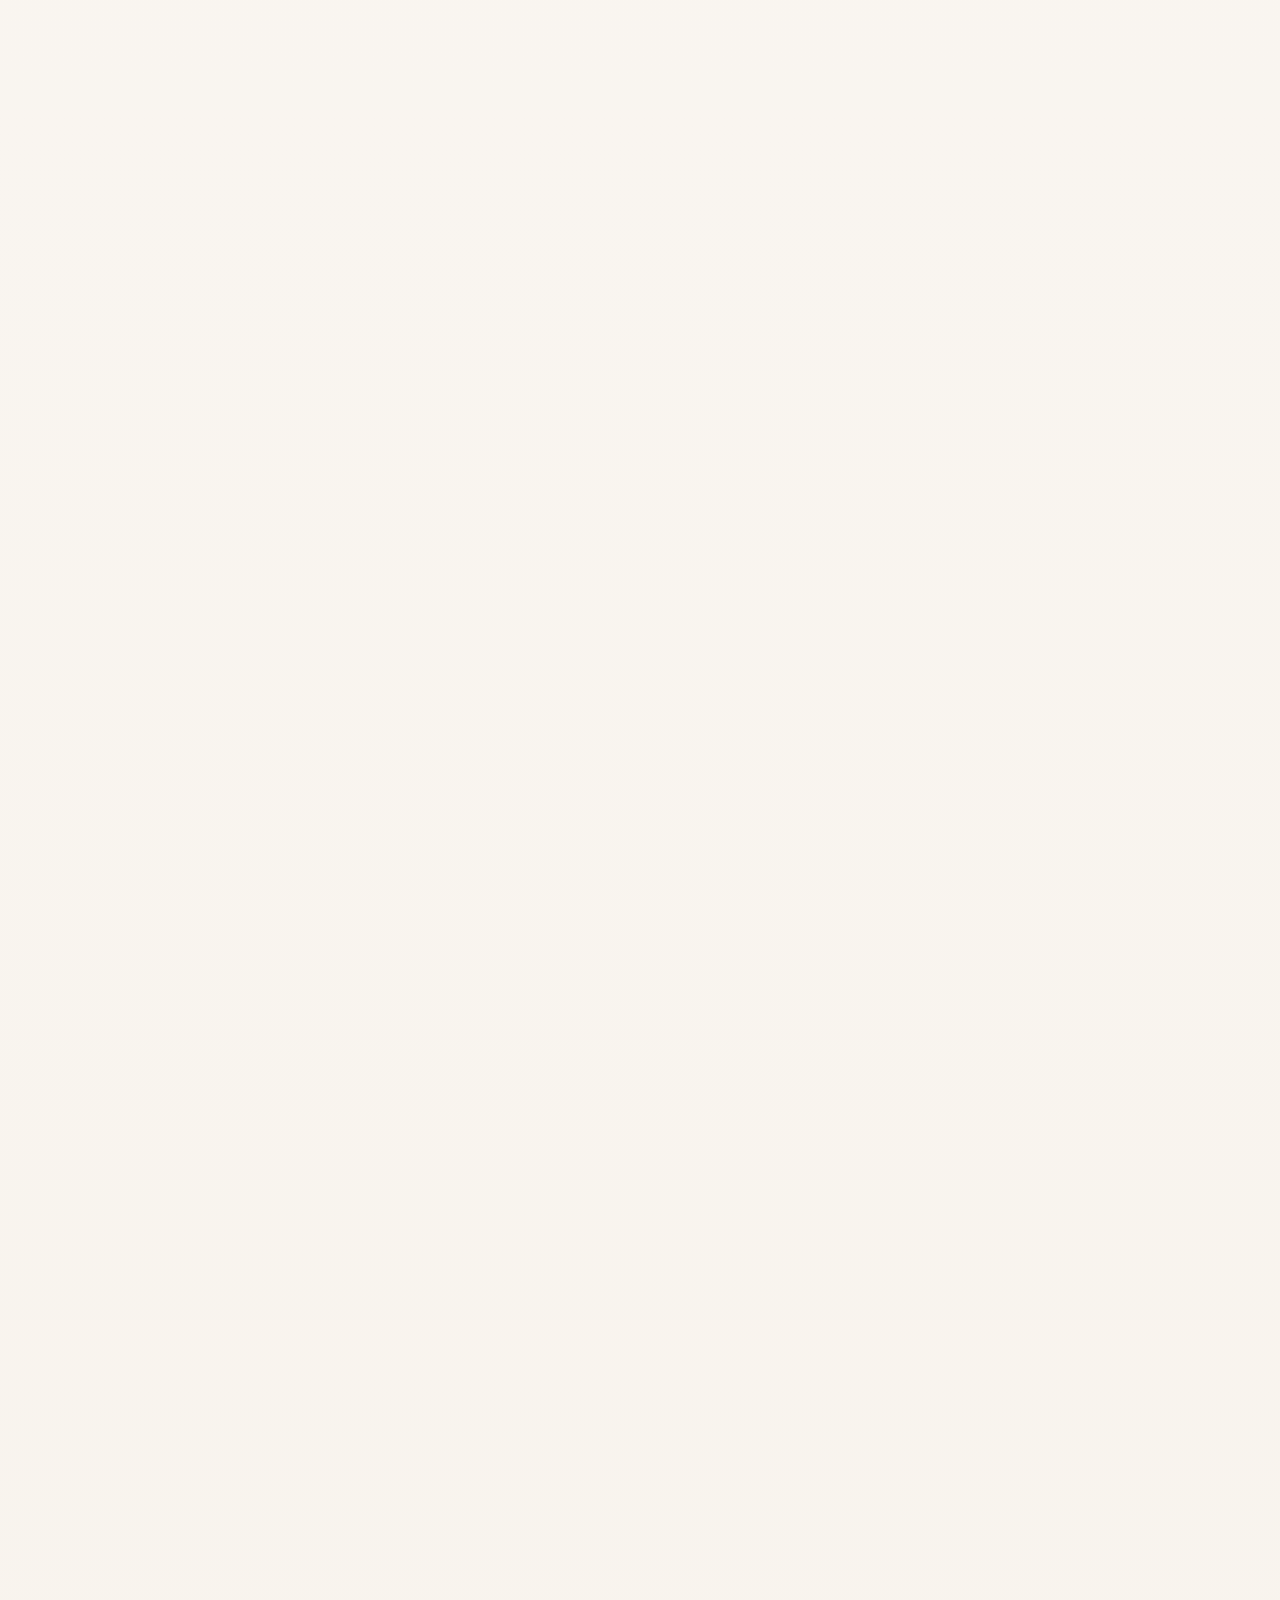
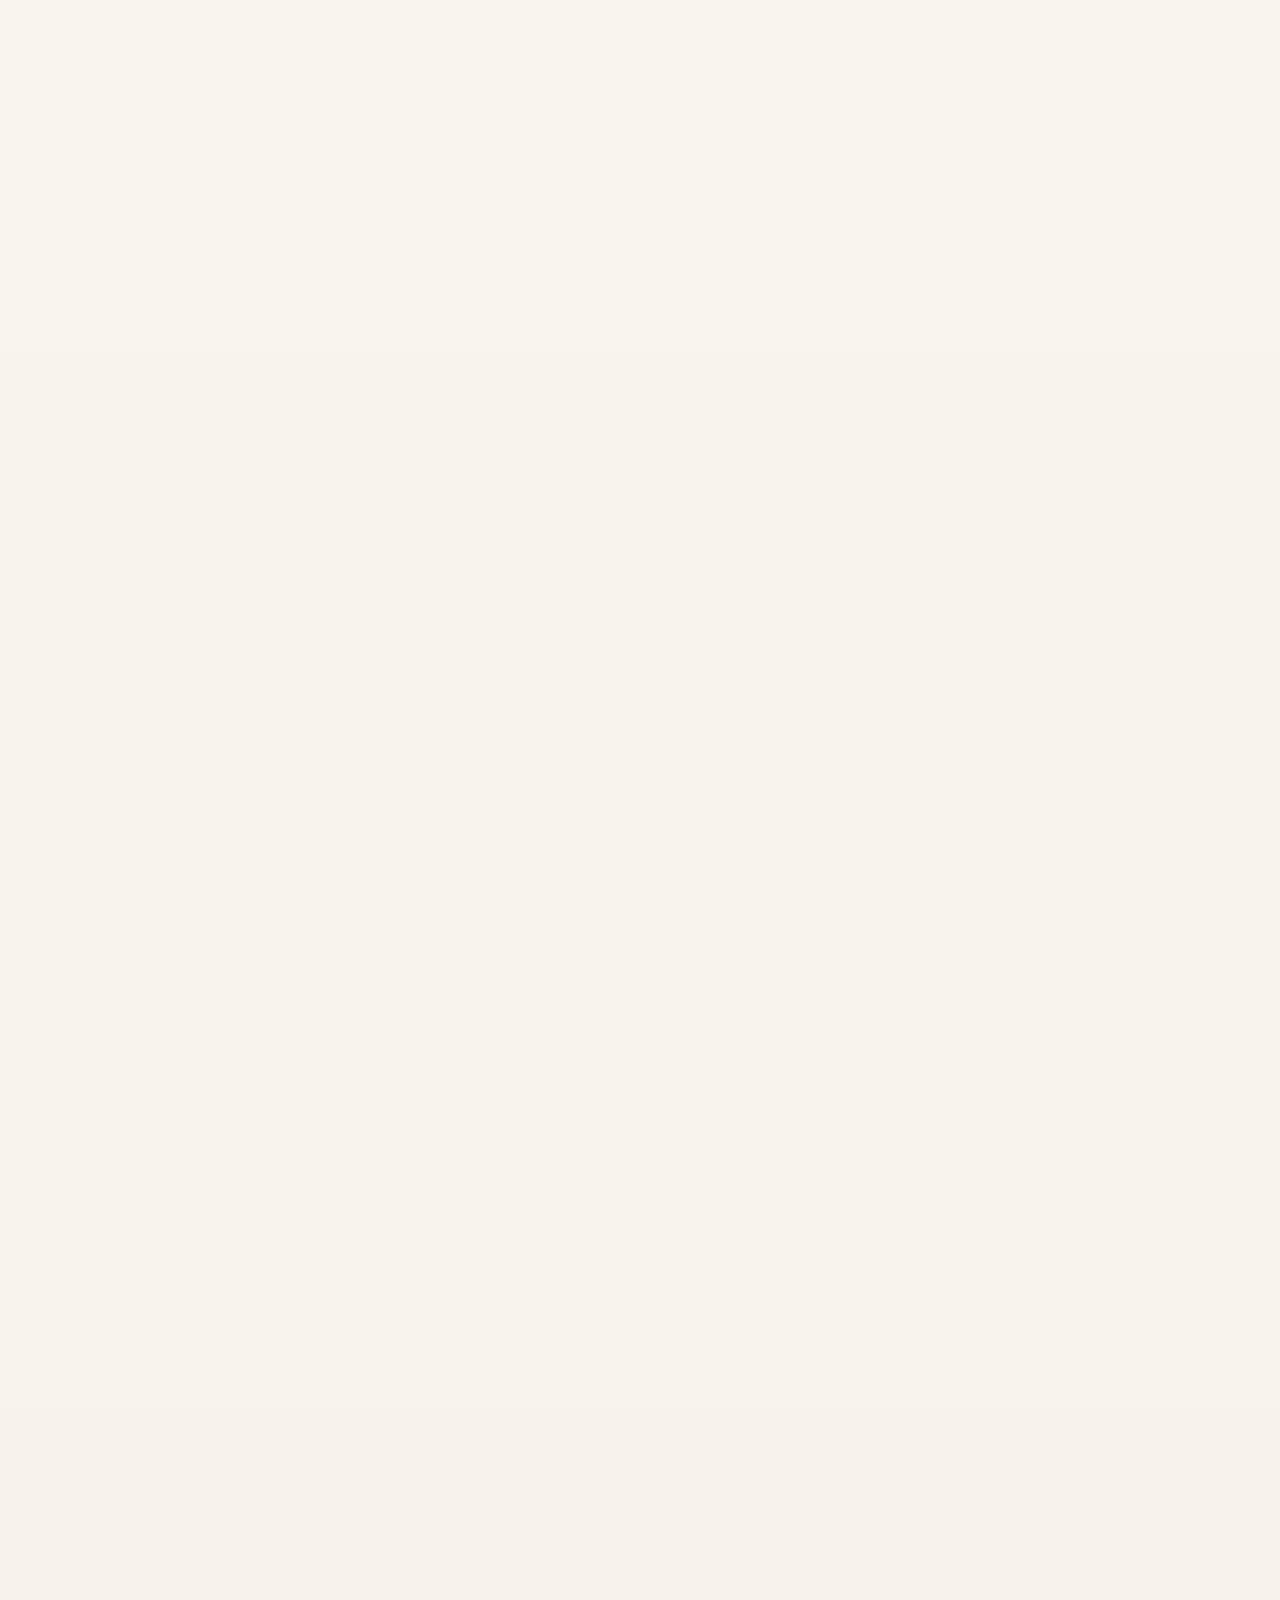
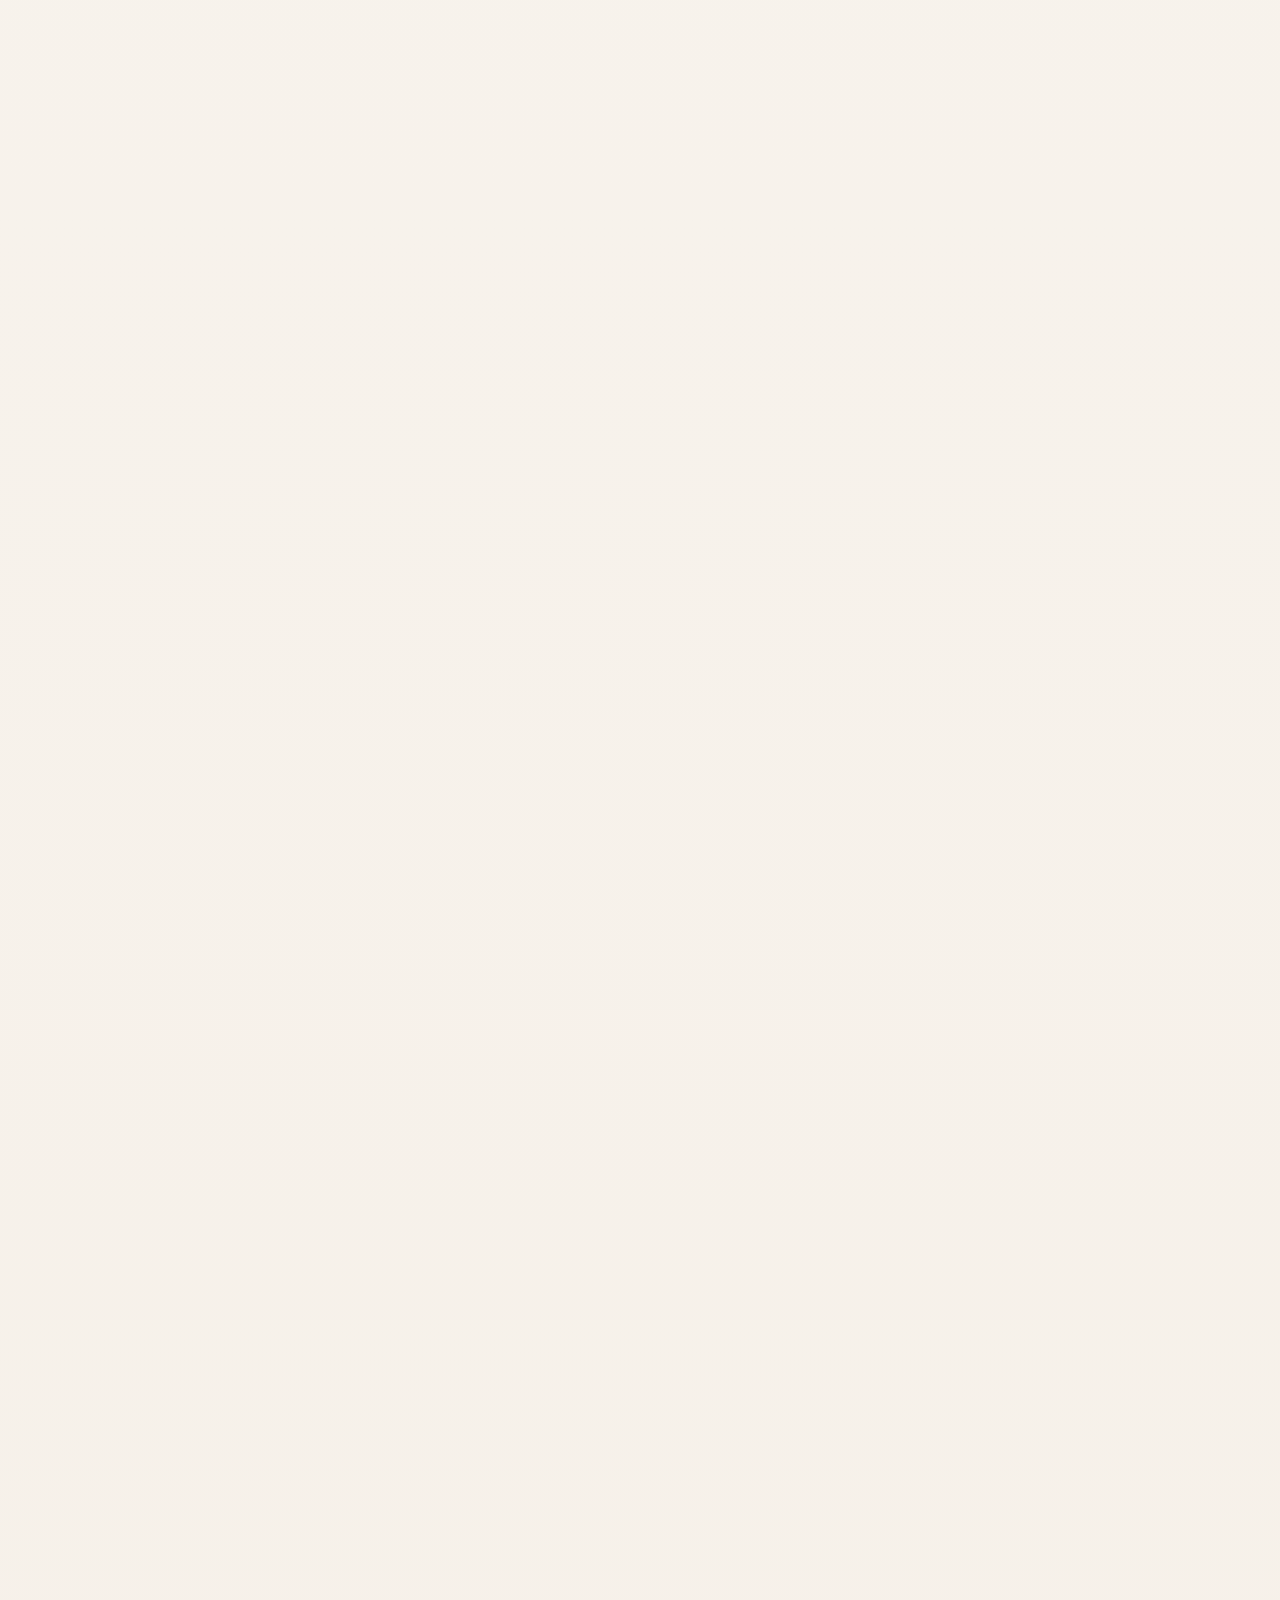
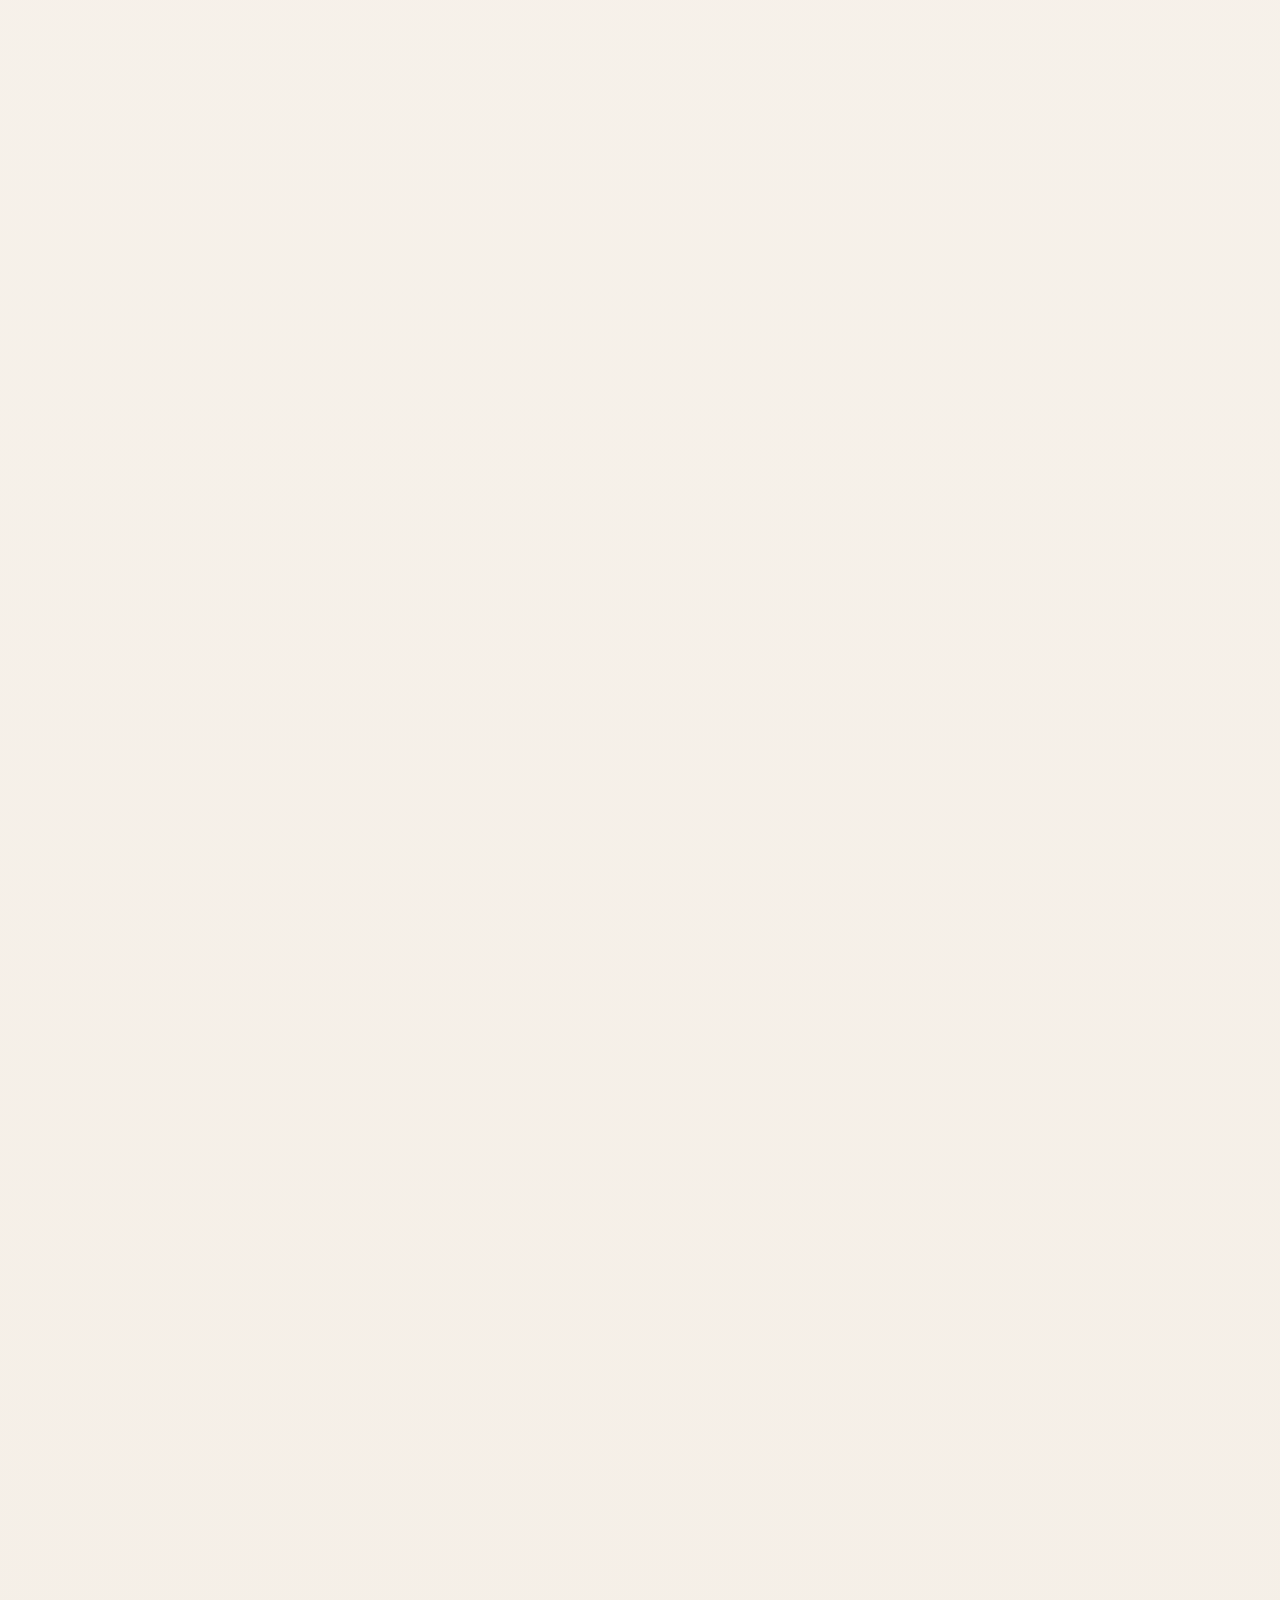
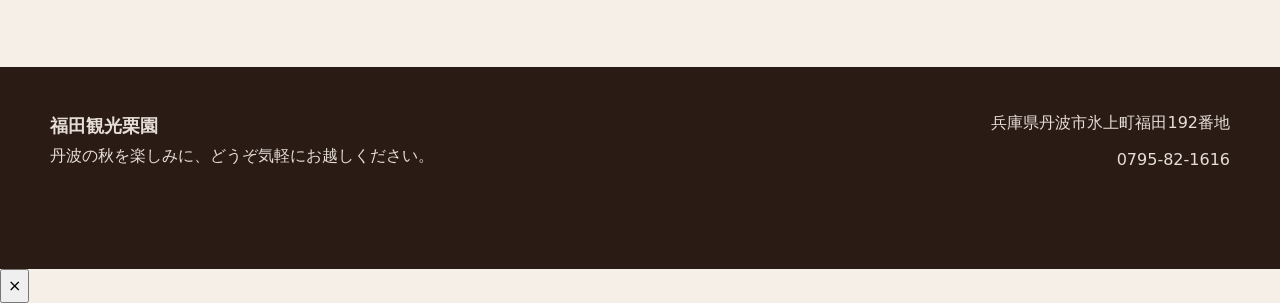
==== commit ffaca48c: "冒頭のお知らせから重複する見出しを削除" ====
--- a/index.html
+++ b/index.html
@@ -128,10 +128,9 @@
       </div>
     </header>
 
-    <section class="season-status" aria-labelledby="season-notice-title">
+    <section class="season-status" aria-label="大切なお知らせ">
       <div class="container season-status-inner">
         <span class="season-status-label">大切なお知らせ</span>
-        <h2 id="season-notice-title">ご来園予定の皆さまへ</h2>
         <p>多くのお客さまのご来園により、園内で拾える栗が非常に少なくなっております。</p>
         <div class="season-status-warning">
           <strong><span class="season-status-date">10月10日・11日・12日の3連休</span>は開園いたしますが、<br>栗をほとんど拾っていただけない可能性がございます。</strong>
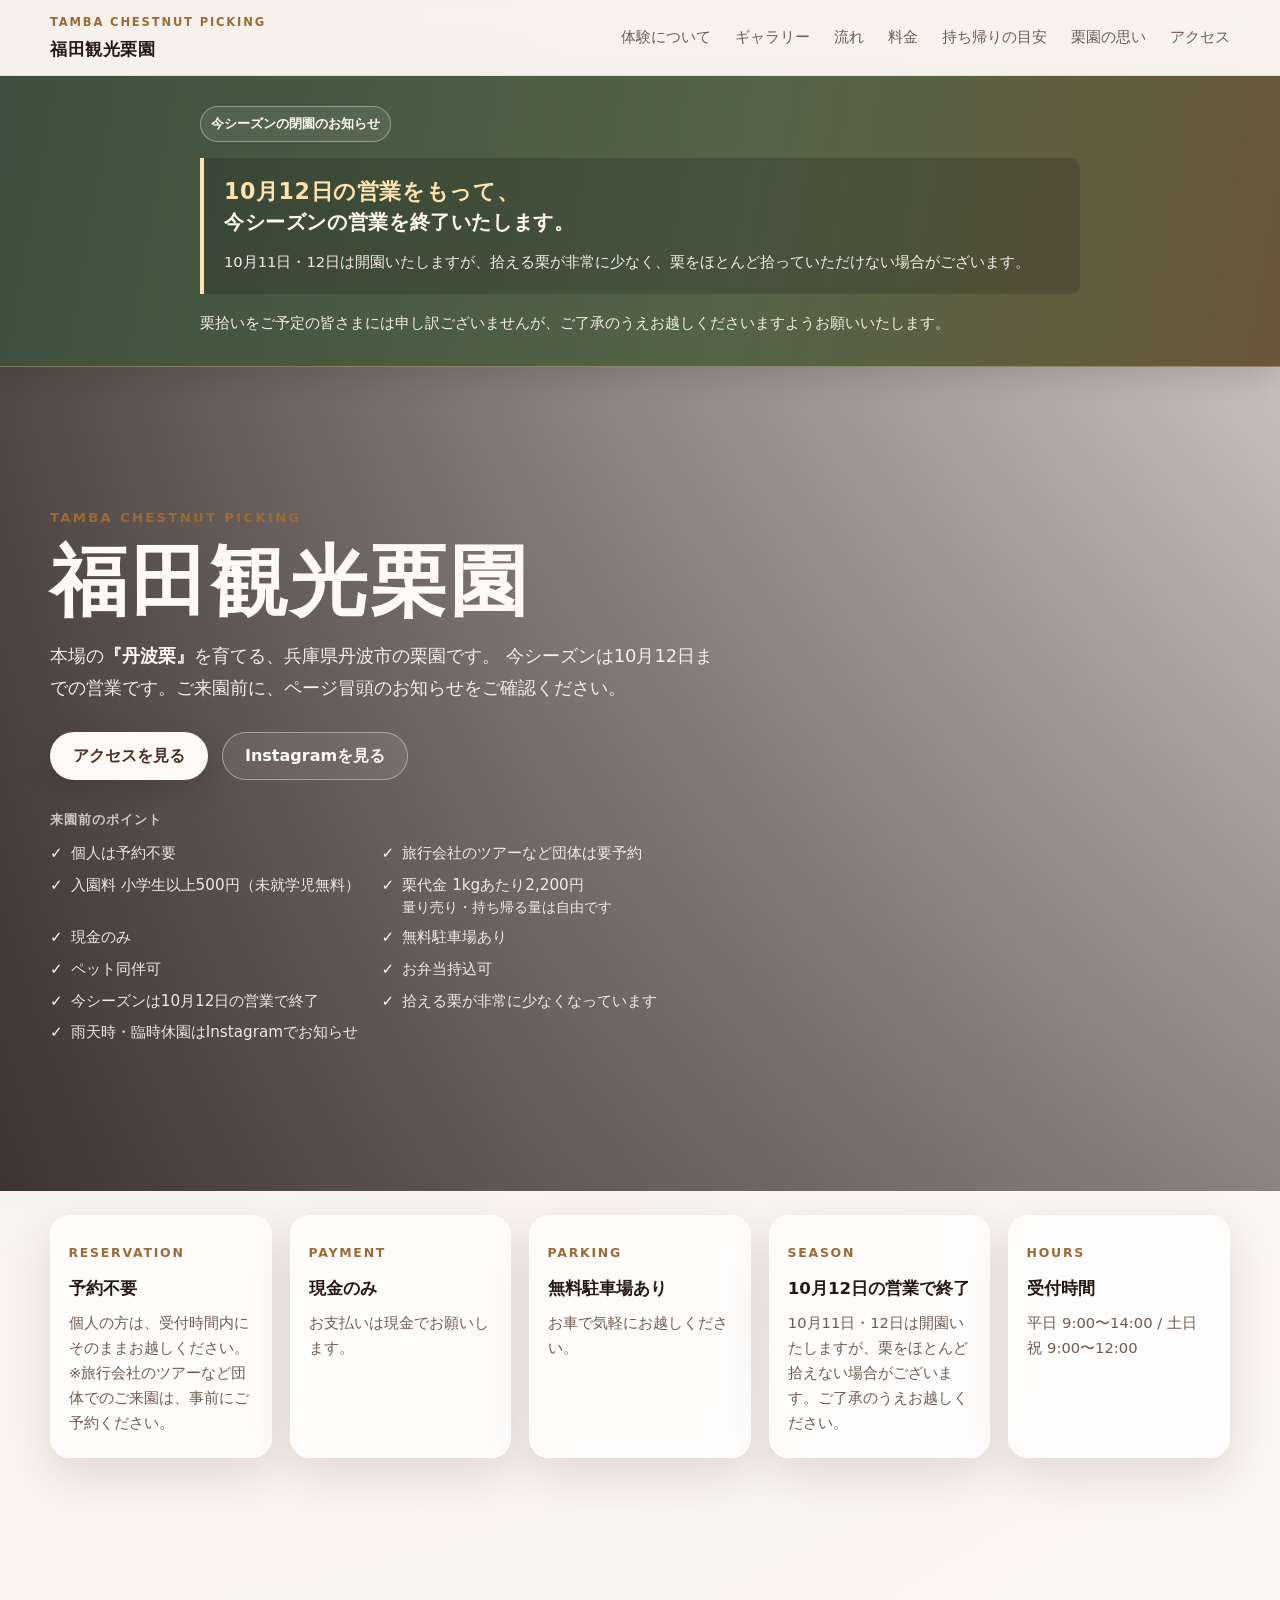
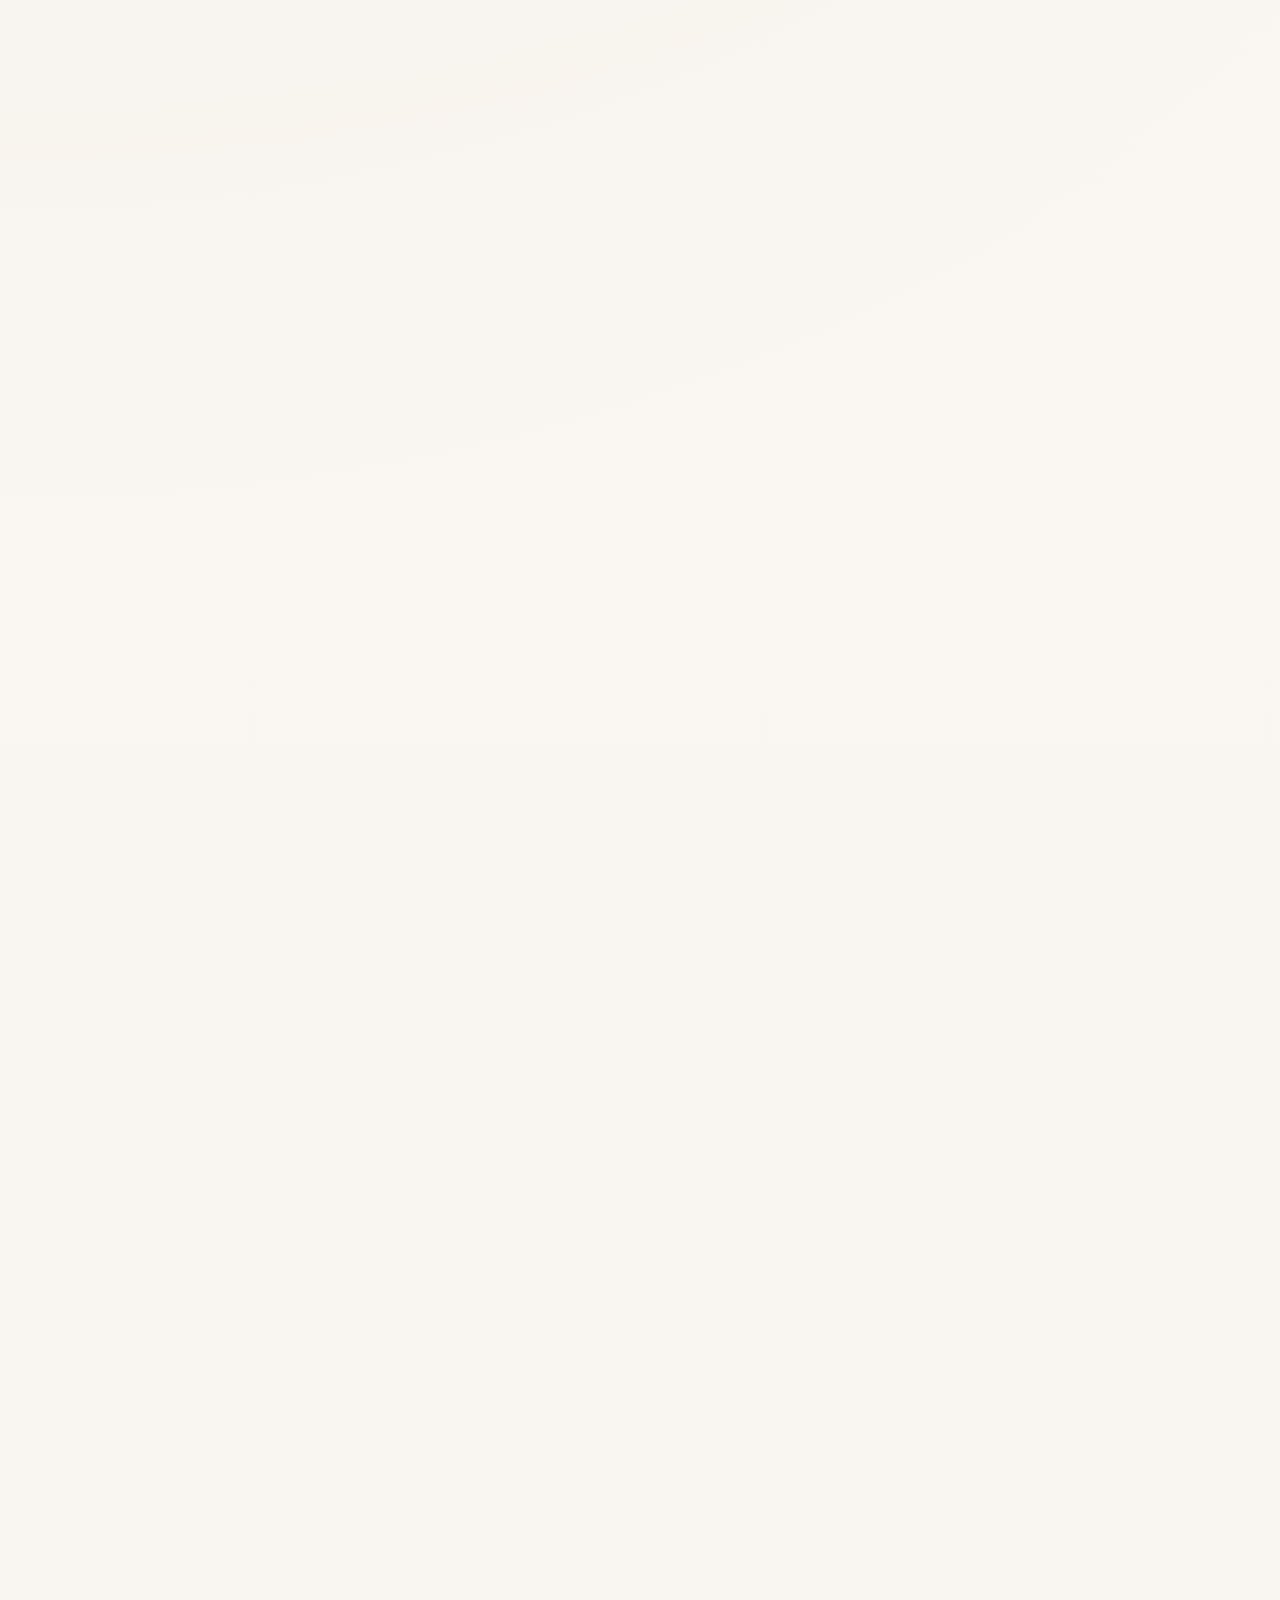
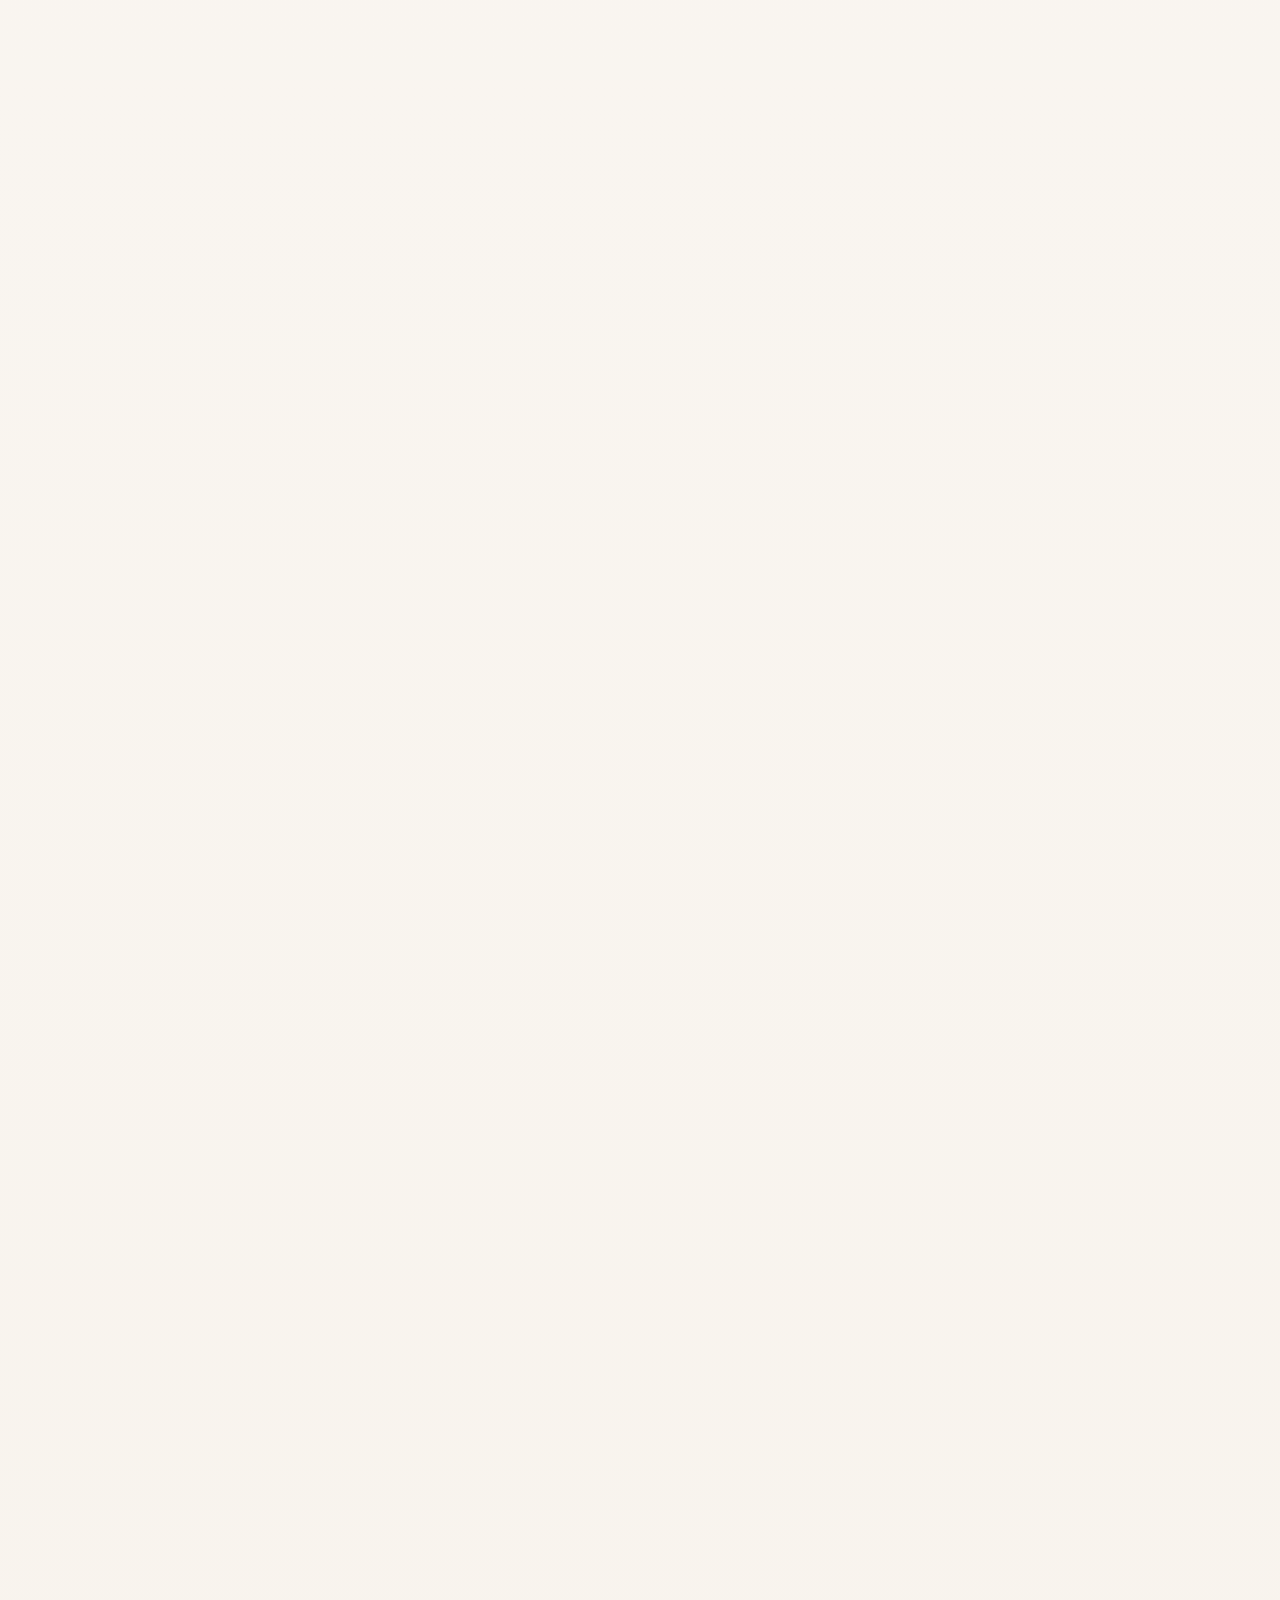
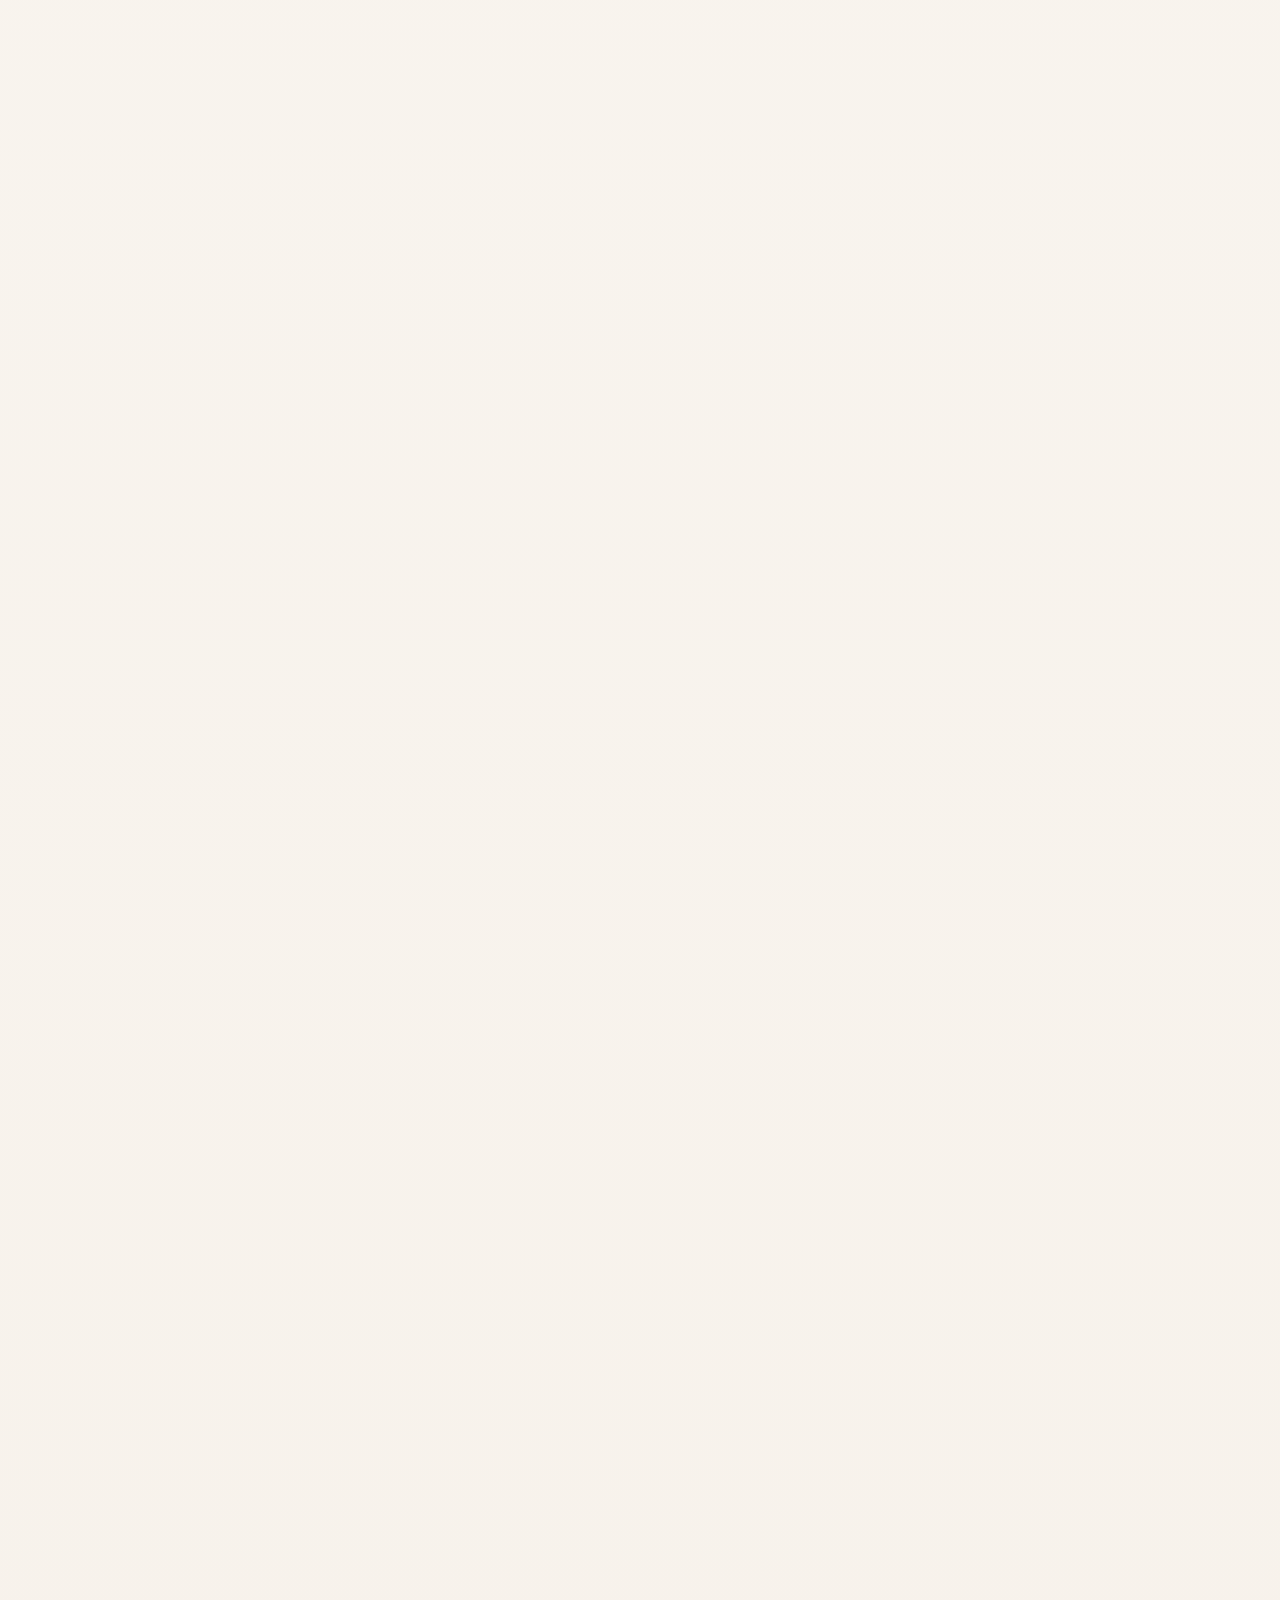
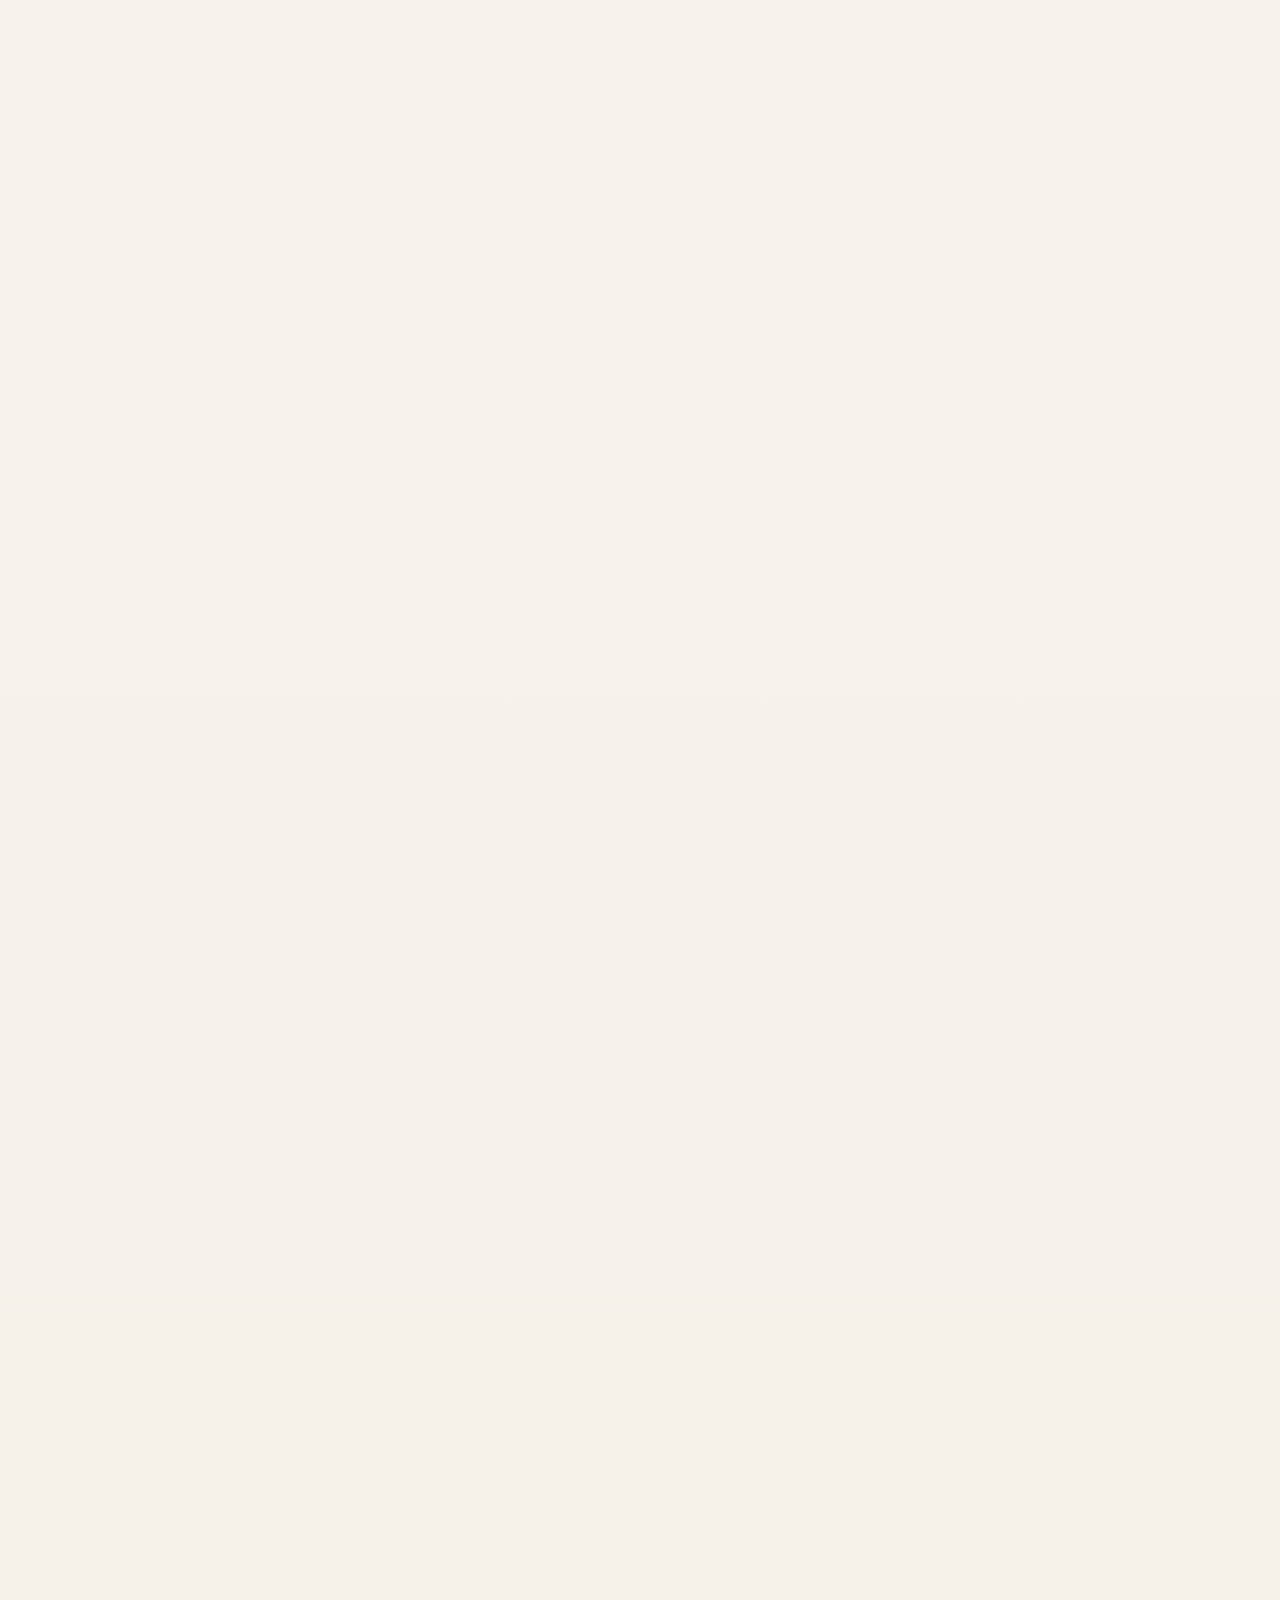
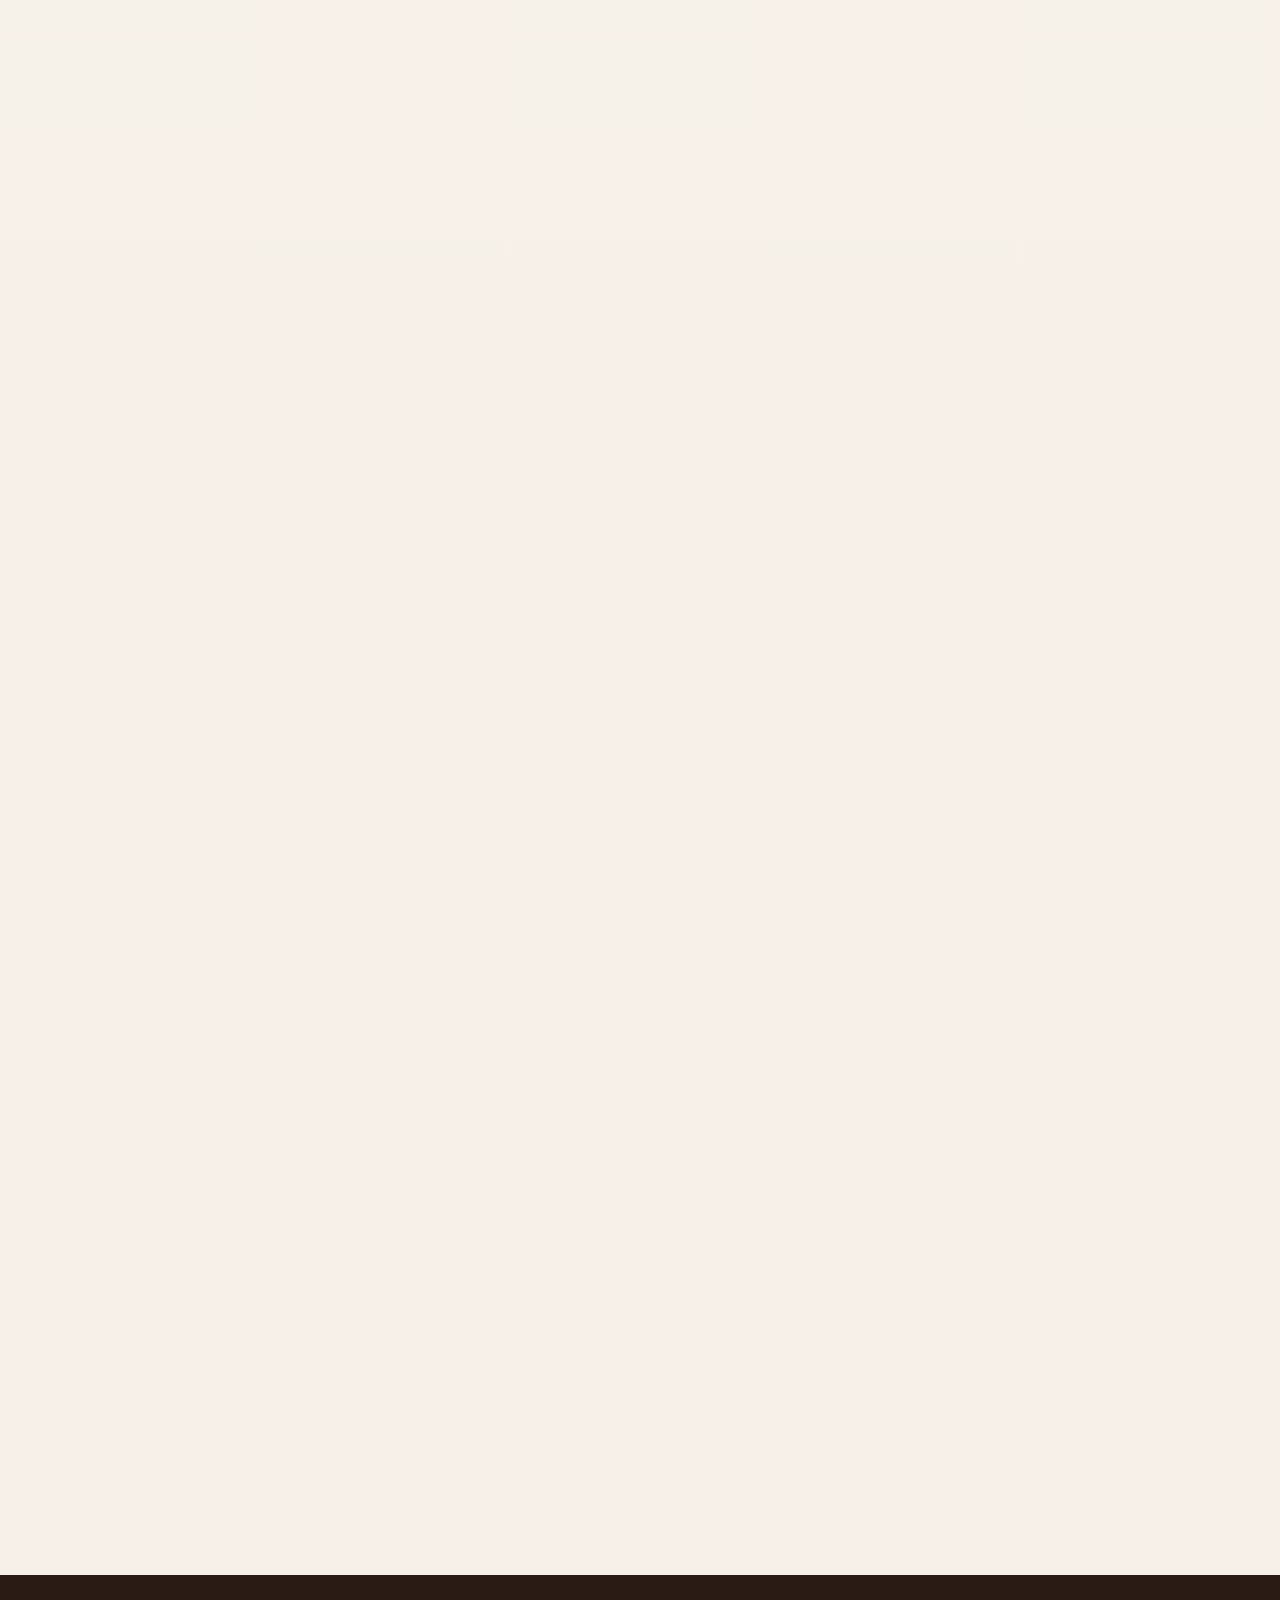
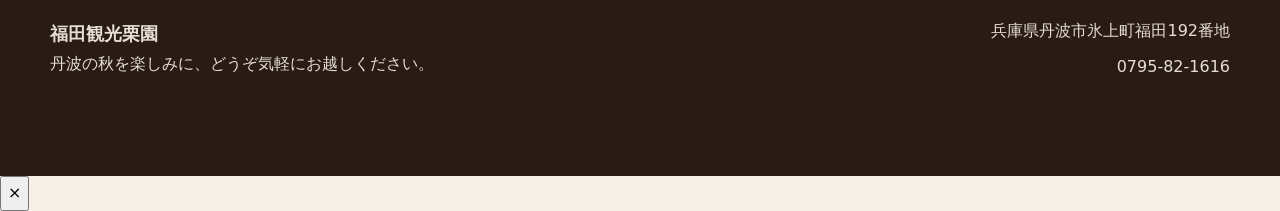
==== commit b391c96a: "最新のInstagramに合わせて今シーズンの営業終了日を掲載" ====
--- a/index.html
+++ b/index.html
@@ -130,13 +130,12 @@
 
     <section class="season-status" aria-label="大切なお知らせ">
       <div class="container season-status-inner">
-        <span class="season-status-label">大切なお知らせ</span>
-        <p>多くのお客さまのご来園により、園内で拾える栗が非常に少なくなっております。</p>
+        <span class="season-status-label">今シーズンの閉園のお知らせ</span>
         <div class="season-status-warning">
-          <strong><span class="season-status-date">10月10日・11日・12日の3連休</span>は開園いたしますが、<br>栗をほとんど拾っていただけない可能性がございます。</strong>
-          <p>早い時間帯にお越しいただいた場合も、十分な量を拾っていただけるとは限りません。</p>
-        </div>
-        <p>楽しみにしてくださっている皆さまには申し訳ございませんが、この状況をご理解のうえご来園ください。</p>
+          <strong><span class="season-status-date">10月12日の営業をもって、</span><br>今シーズンの営業を終了いたします。</strong>
+          <p>10月11日・12日は開園いたしますが、拾える栗が非常に少なく、栗をほとんど拾っていただけない場合がございます。</p>
+        </div>
+        <p>栗拾いをご予定の皆さまには申し訳ございませんが、ご了承のうえお越しくださいますようお願いいたします。</p>
       </div>
     </section>
 
@@ -161,7 +160,7 @@
           <h1>福田観光栗園</h1>
           <p class="hero-lead">
             本場の<span class="hero-highlight">『丹波栗』</span>を育てる、兵庫県丹波市の栗園です。
-            拾える栗が非常に少なくなっております。ご来園前に、ページ冒頭のお知らせをご確認ください。
+            今シーズンは10月12日までの営業です。ご来園前に、ページ冒頭のお知らせをご確認ください。
           </p>
 
           <div class="hero-actions">
@@ -185,6 +184,7 @@
             <li>無料駐車場あり</li>
             <li>ペット同伴可</li>
             <li>お弁当持込可</li>
+            <li>今シーズンは10月12日の営業で終了</li>
             <li>拾える栗が非常に少なくなっています</li>
             <li>雨天時・臨時休園はInstagramでお知らせ</li>
           </ul>
@@ -212,8 +212,8 @@
           </article>
           <article class="info-card">
             <span class="info-label">Season</span>
-            <strong>10月10日〜12日は開園</strong>
-            <p>栗をほとんど拾えない可能性がございます。早い時間帯でも十分な量を拾えるとは限りません。最新の状況はInstagramをご確認ください。</p>
+            <strong>10月12日の営業で終了</strong>
+            <p>10月11日・12日は開園いたしますが、栗をほとんど拾えない場合がございます。ご了承のうえお越しください。</p>
           </article>
           <article class="info-card">
             <span class="info-label">Hours</span>
@@ -715,7 +715,7 @@
                 </div>
                 <div>
                   <dt>開園期間</dt>
-                  <dd>令和8年度は9月21日（月・祝）より開園しています。終了時期は栗の生育状況により前後します。</dd>
+                  <dd>令和8年度は9月21日（月・祝）から10月12日（月・祝）まで。10月12日の営業をもって今シーズンは終了いたします。</dd>
                 </div>
               </dl>
 
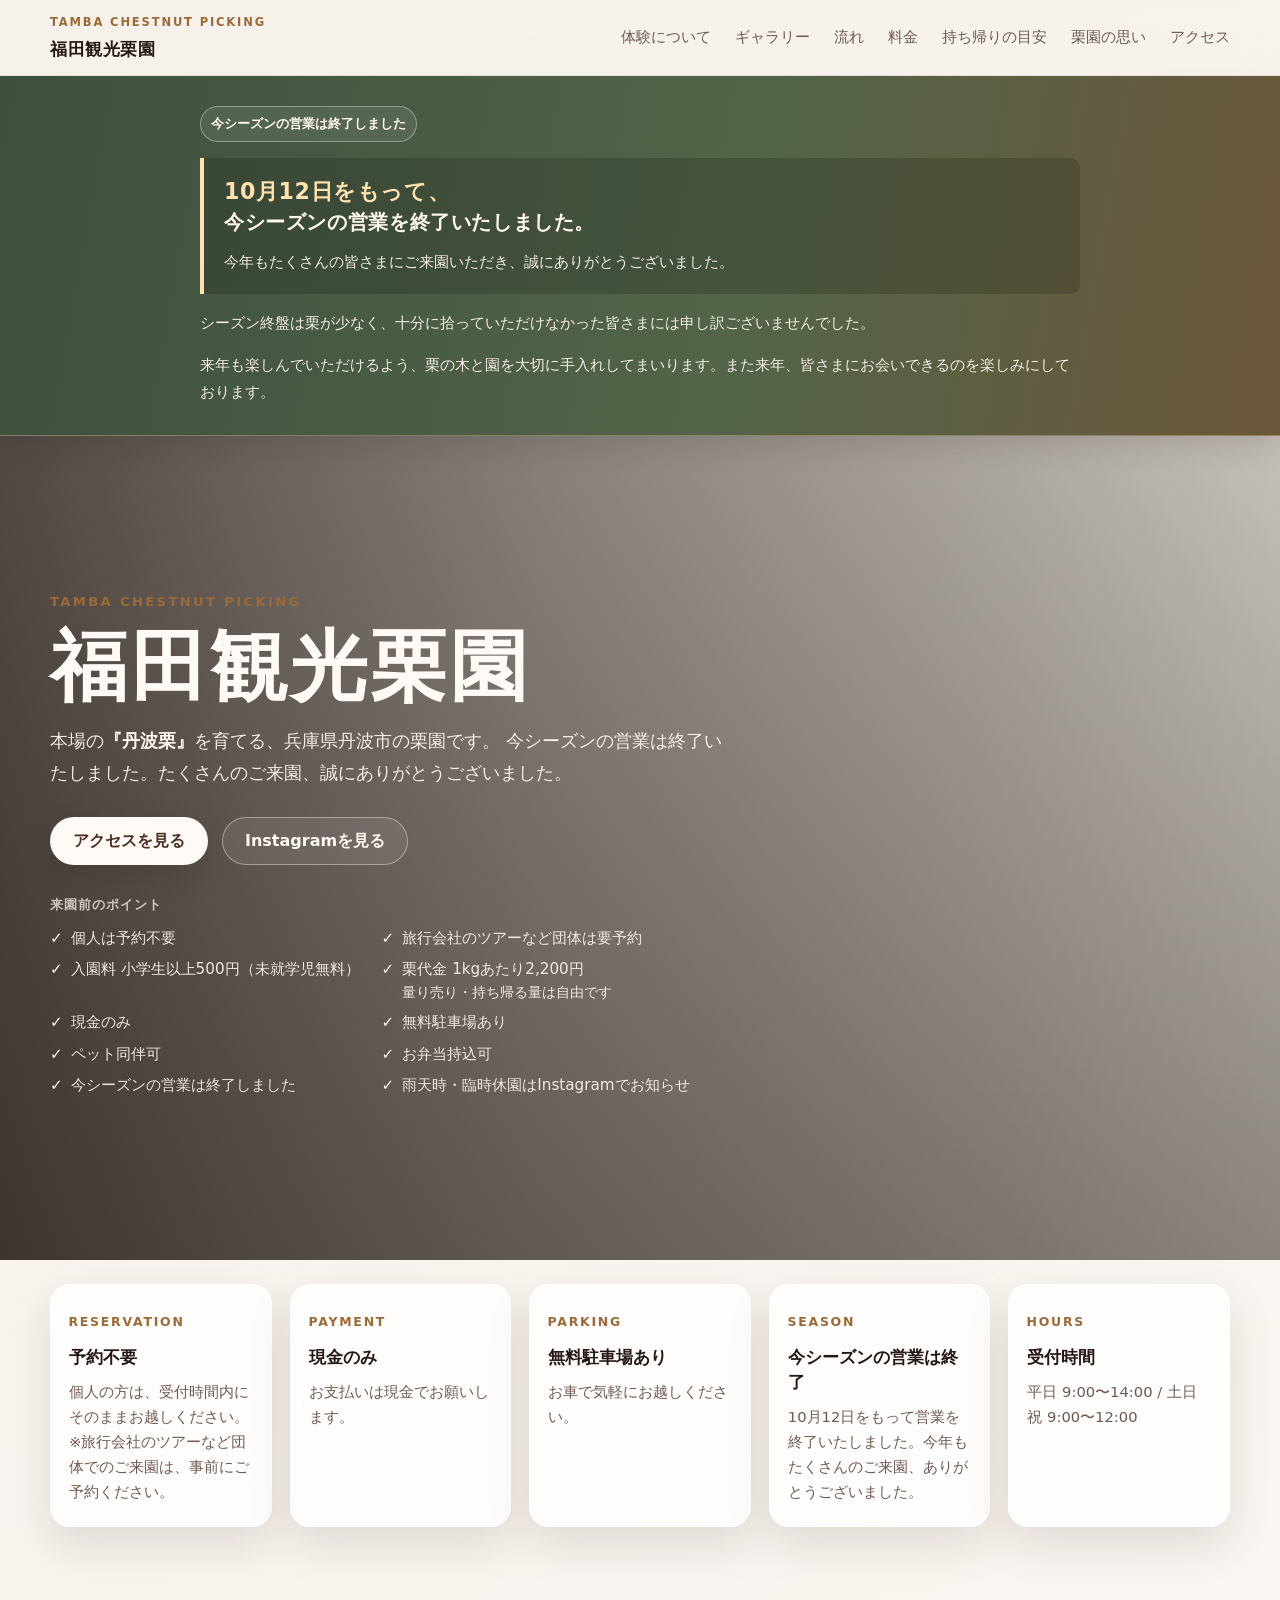
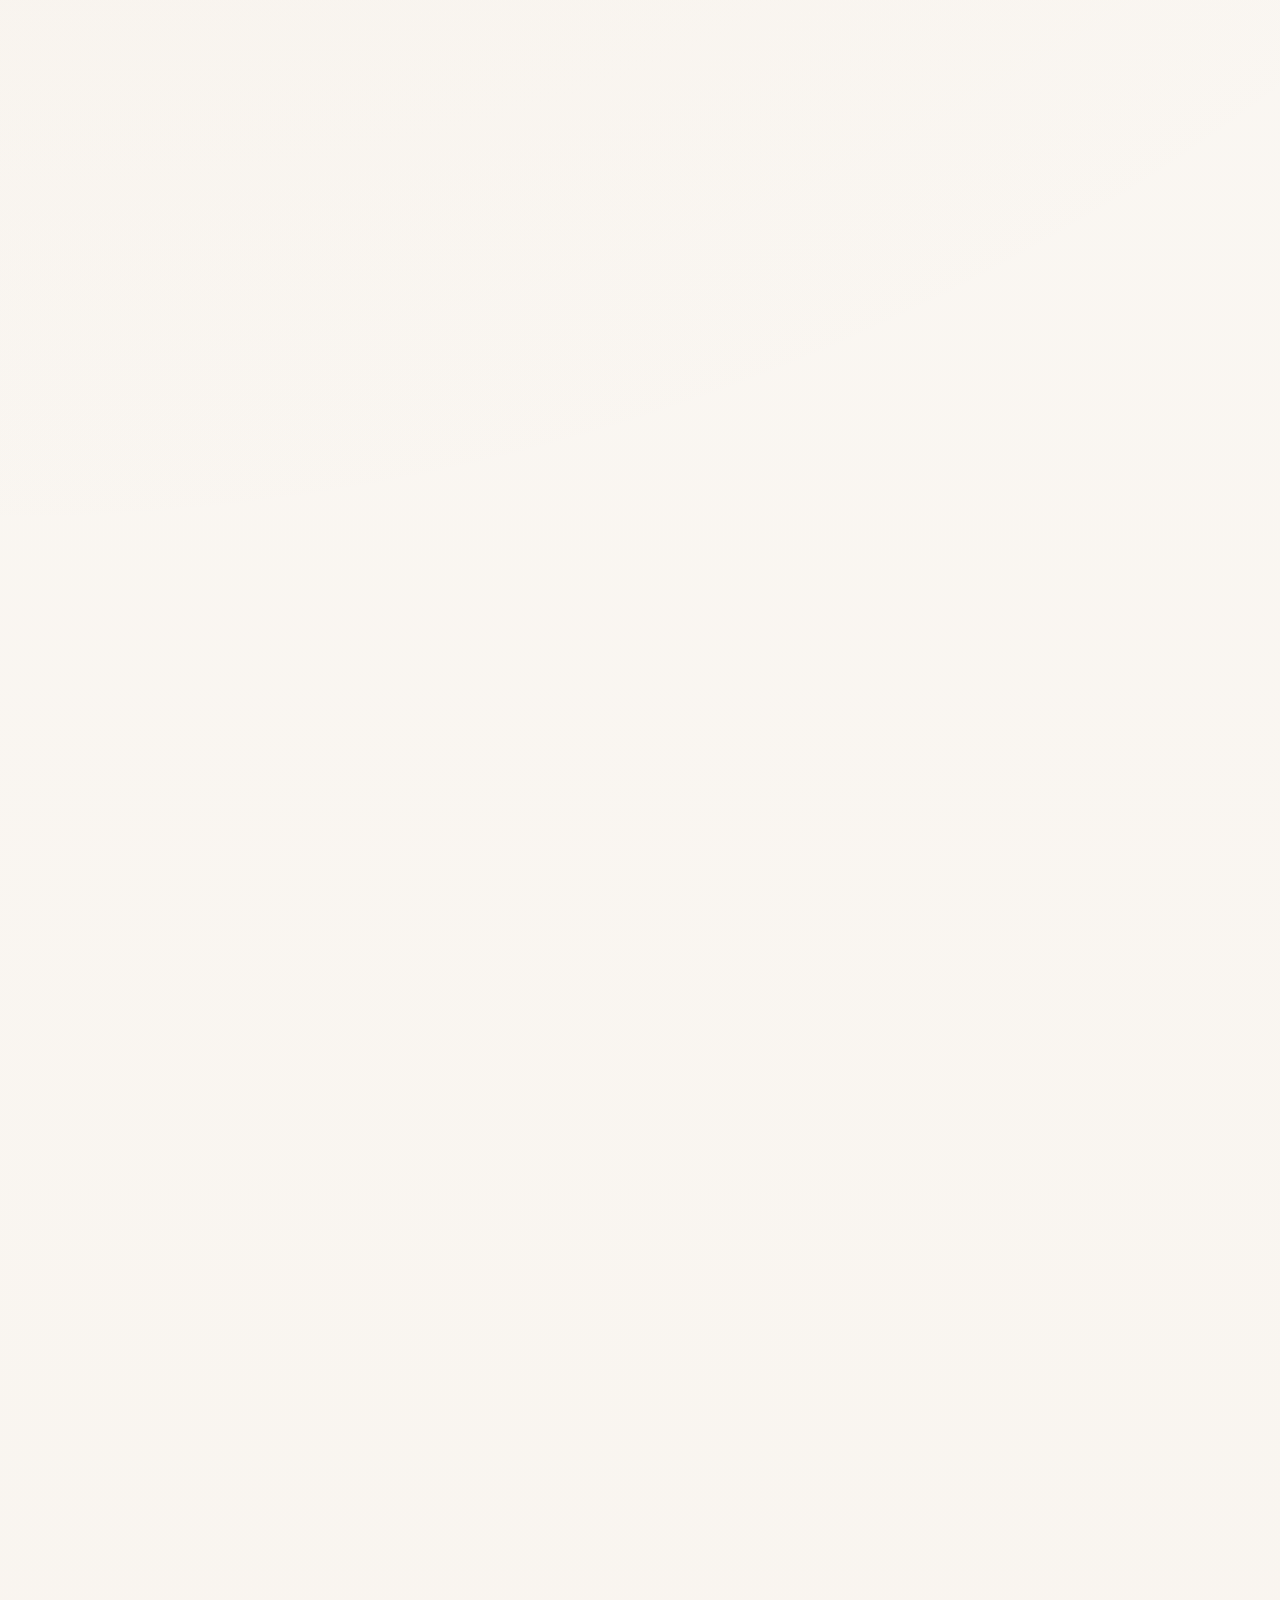
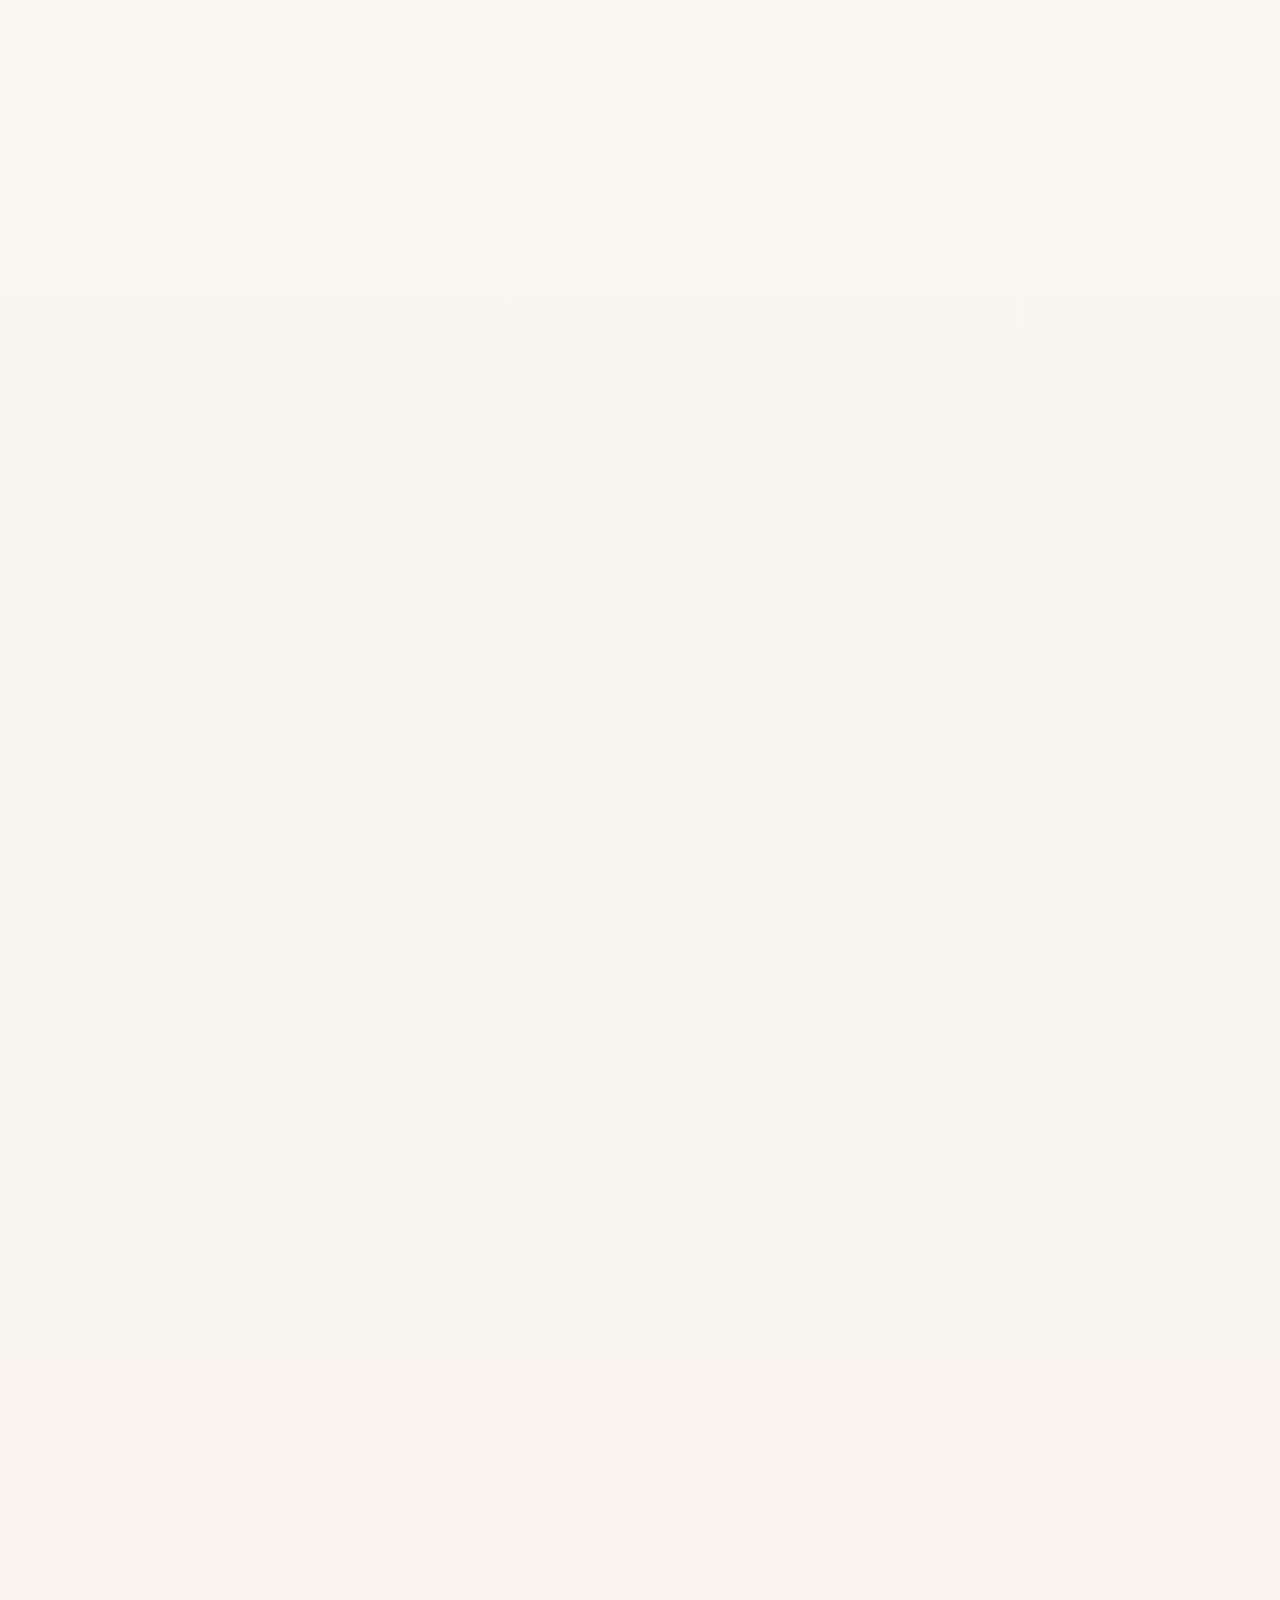
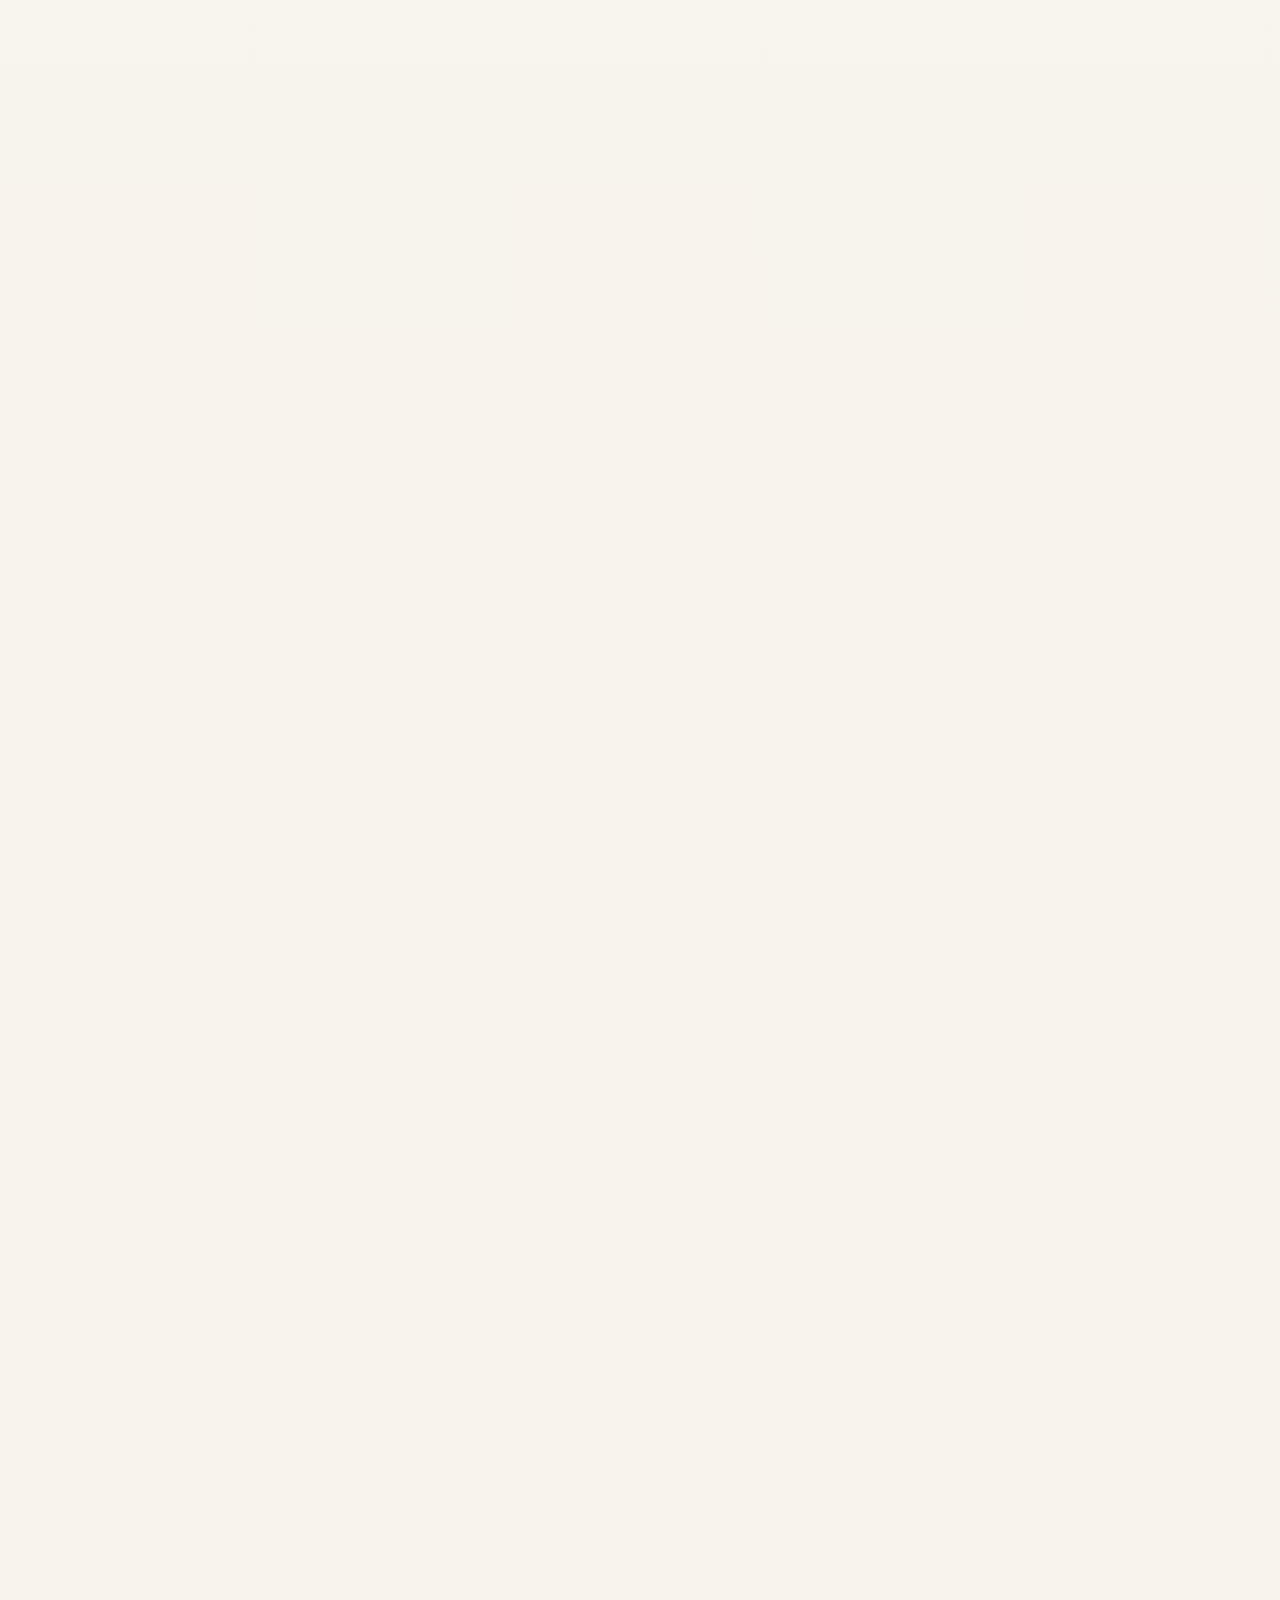
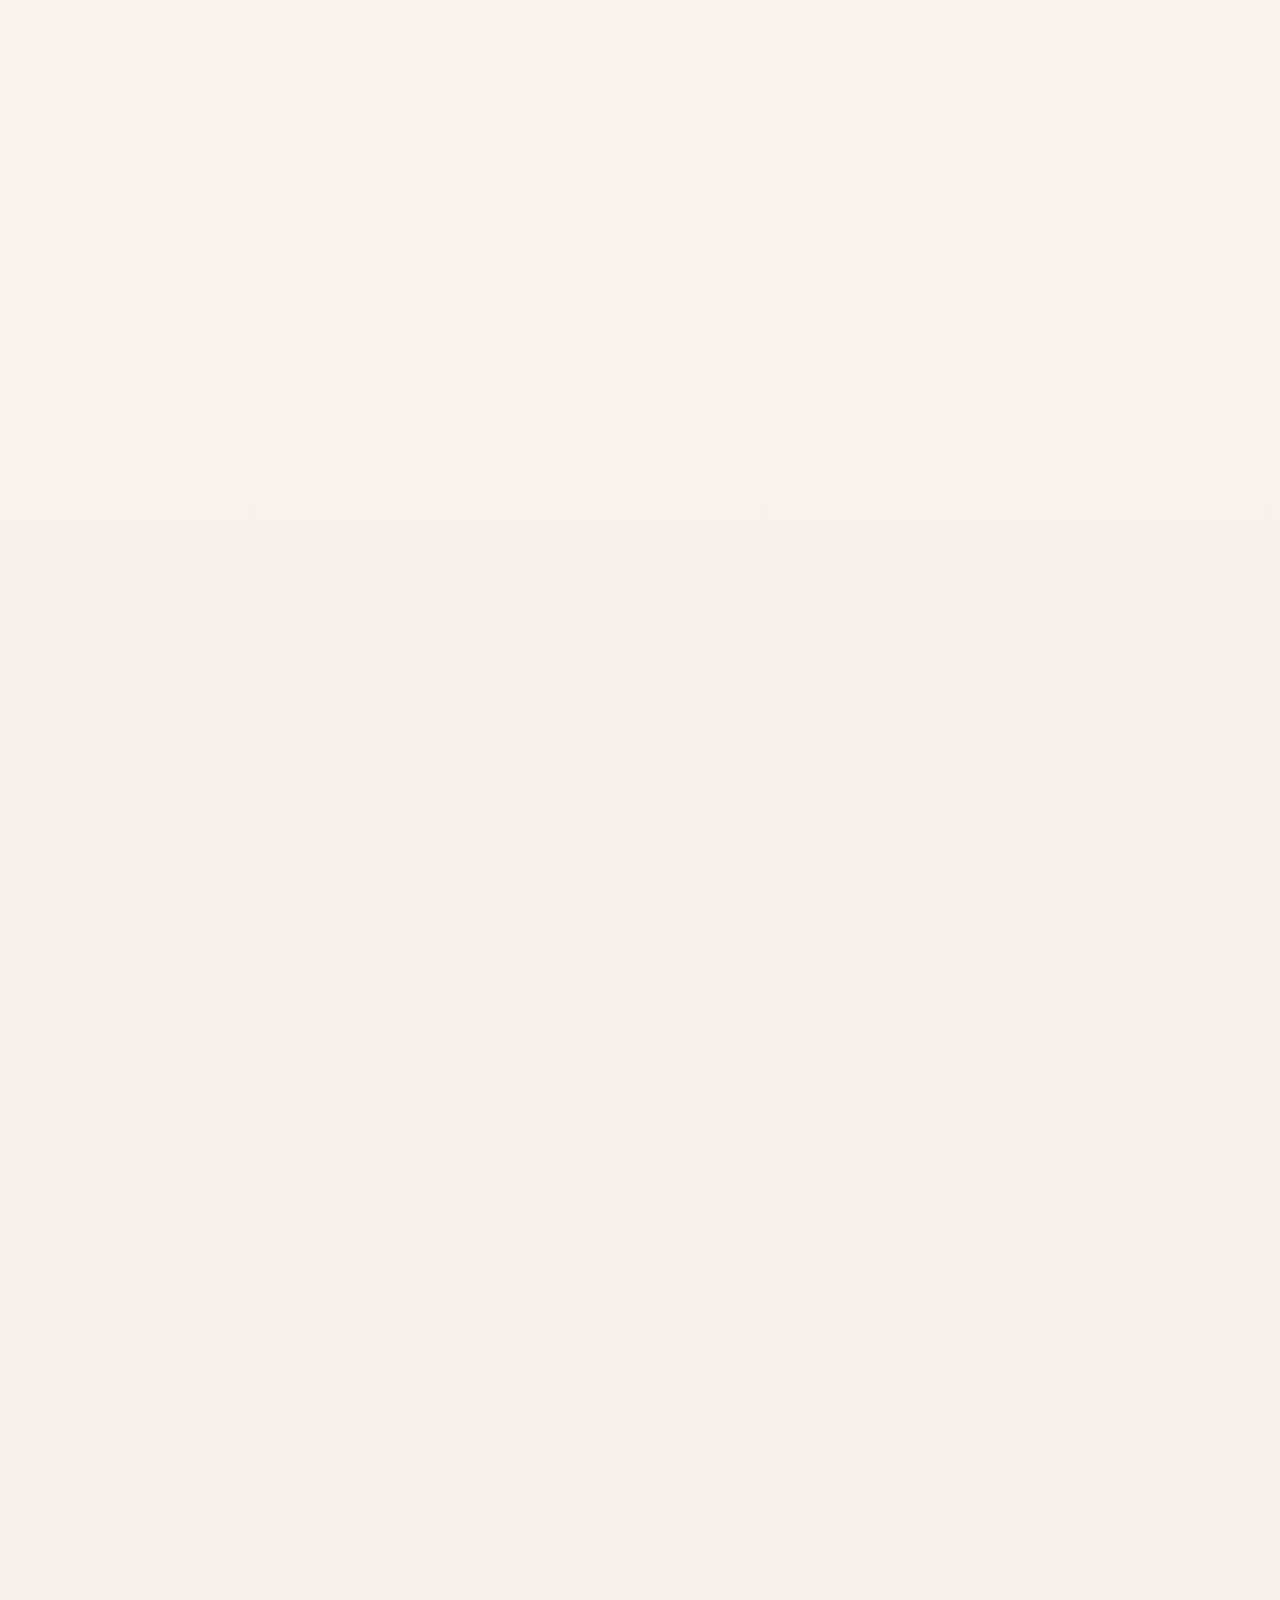
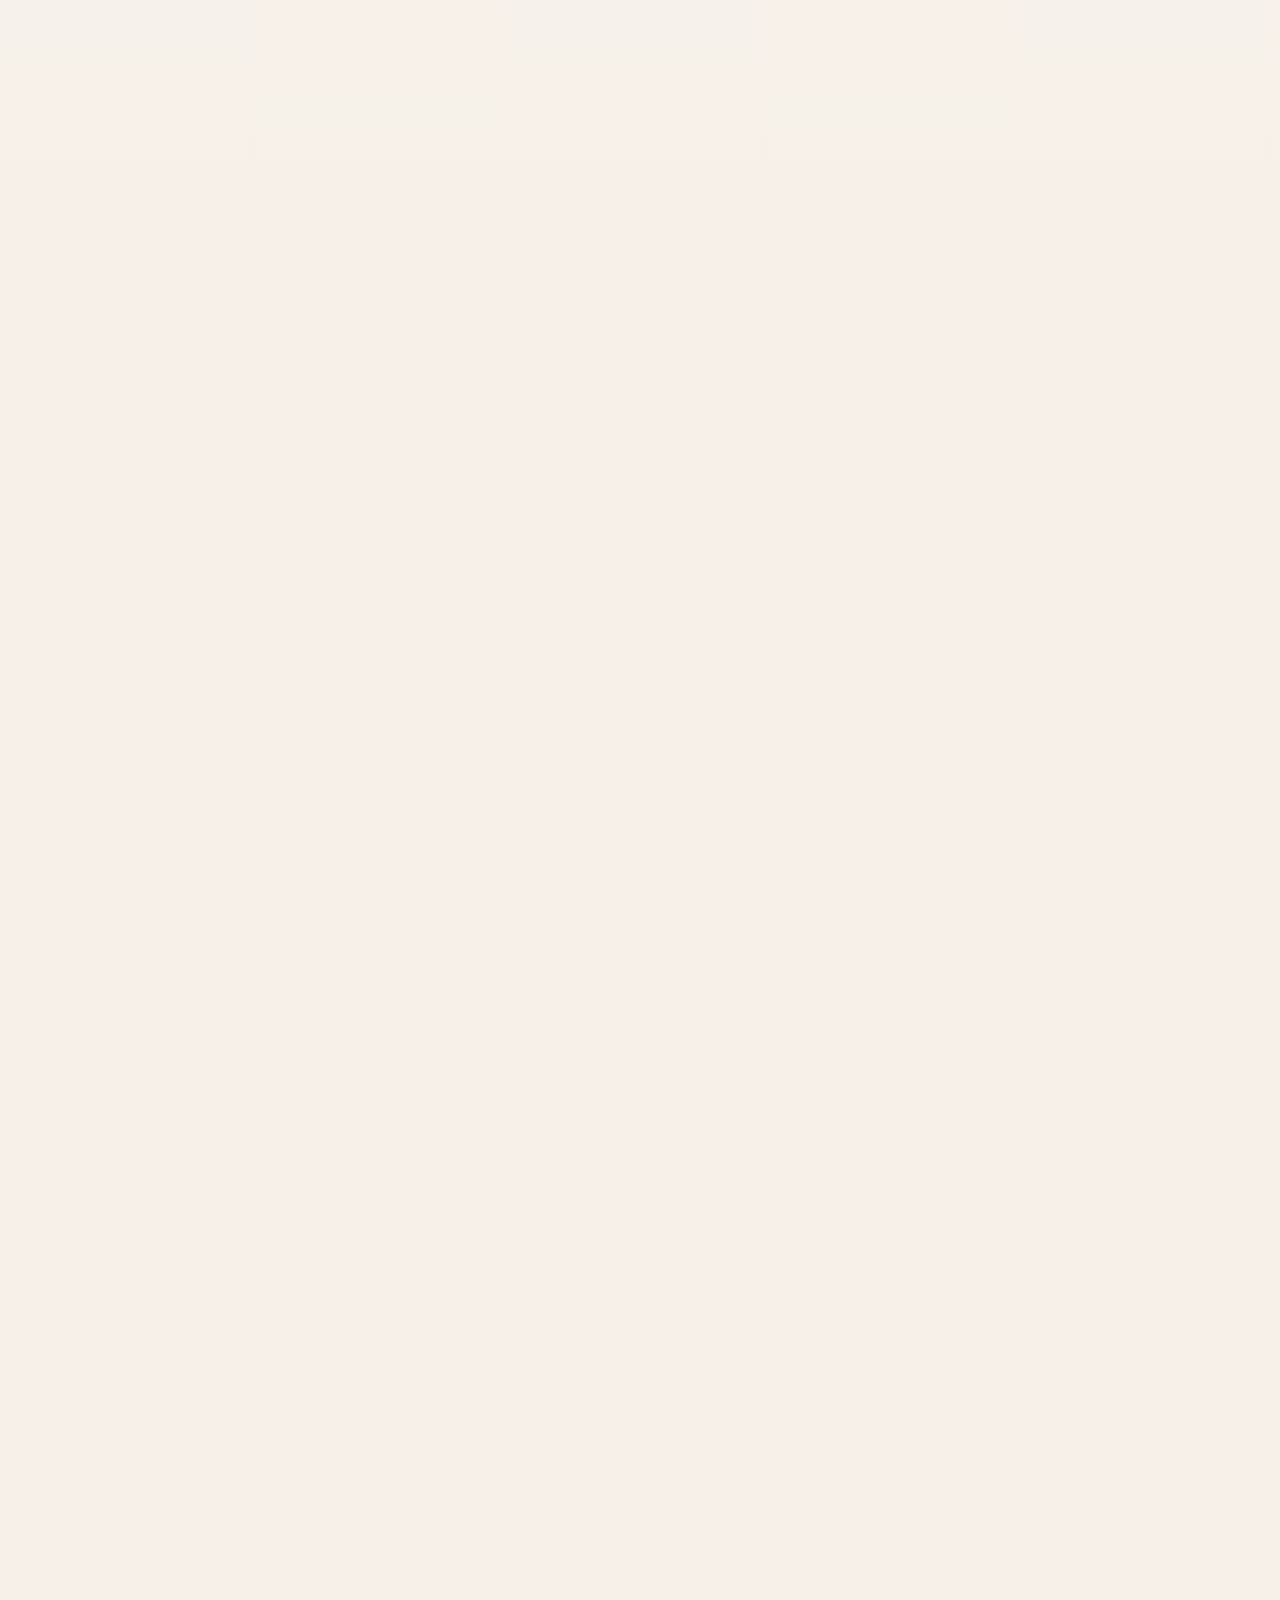
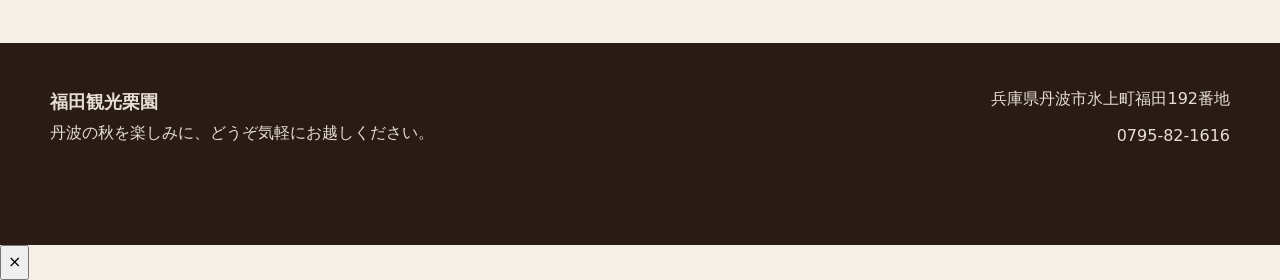
==== commit 0544122e: "今シーズンの営業終了と来園のお礼を掲載" ====
--- a/index.html
+++ b/index.html
@@ -130,12 +130,13 @@
 
     <section class="season-status" aria-label="大切なお知らせ">
       <div class="container season-status-inner">
-        <span class="season-status-label">今シーズンの閉園のお知らせ</span>
+        <span class="season-status-label">今シーズンの営業は終了しました</span>
         <div class="season-status-warning">
-          <strong><span class="season-status-date">10月12日の営業をもって、</span><br>今シーズンの営業を終了いたします。</strong>
-          <p>10月11日・12日は開園いたしますが、拾える栗が非常に少なく、栗をほとんど拾っていただけない場合がございます。</p>
-        </div>
-        <p>栗拾いをご予定の皆さまには申し訳ございませんが、ご了承のうえお越しくださいますようお願いいたします。</p>
+          <strong><span class="season-status-date">10月12日をもって、</span><br>今シーズンの営業を終了いたしました。</strong>
+          <p>今年もたくさんの皆さまにご来園いただき、誠にありがとうございました。</p>
+        </div>
+        <p>シーズン終盤は栗が少なく、十分に拾っていただけなかった皆さまには申し訳ございませんでした。</p>
+        <p>来年も楽しんでいただけるよう、栗の木と園を大切に手入れしてまいります。また来年、皆さまにお会いできるのを楽しみにしております。</p>
       </div>
     </section>
 
@@ -160,7 +161,7 @@
           <h1>福田観光栗園</h1>
           <p class="hero-lead">
             本場の<span class="hero-highlight">『丹波栗』</span>を育てる、兵庫県丹波市の栗園です。
-            今シーズンは10月12日までの営業です。ご来園前に、ページ冒頭のお知らせをご確認ください。
+            今シーズンの営業は終了いたしました。たくさんのご来園、誠にありがとうございました。
           </p>
 
           <div class="hero-actions">
@@ -184,8 +185,7 @@
             <li>無料駐車場あり</li>
             <li>ペット同伴可</li>
             <li>お弁当持込可</li>
-            <li>今シーズンは10月12日の営業で終了</li>
-            <li>拾える栗が非常に少なくなっています</li>
+            <li>今シーズンの営業は終了しました</li>
             <li>雨天時・臨時休園はInstagramでお知らせ</li>
           </ul>
         </div>
@@ -212,8 +212,8 @@
           </article>
           <article class="info-card">
             <span class="info-label">Season</span>
-            <strong>10月12日の営業で終了</strong>
-            <p>10月11日・12日は開園いたしますが、栗をほとんど拾えない場合がございます。ご了承のうえお越しください。</p>
+            <strong>今シーズンの営業は終了</strong>
+            <p>10月12日をもって営業を終了いたしました。今年もたくさんのご来園、ありがとうございました。</p>
           </article>
           <article class="info-card">
             <span class="info-label">Hours</span>
@@ -715,7 +715,7 @@
                 </div>
                 <div>
                   <dt>開園期間</dt>
-                  <dd>令和8年度は9月21日（月・祝）から10月12日（月・祝）まで。10月12日の営業をもって今シーズンは終了いたします。</dd>
+                  <dd>令和8年度は9月21日（月・祝）から10月12日（月・祝）まで営業いたしました。今シーズンの営業は終了しています。</dd>
                 </div>
               </dl>
 
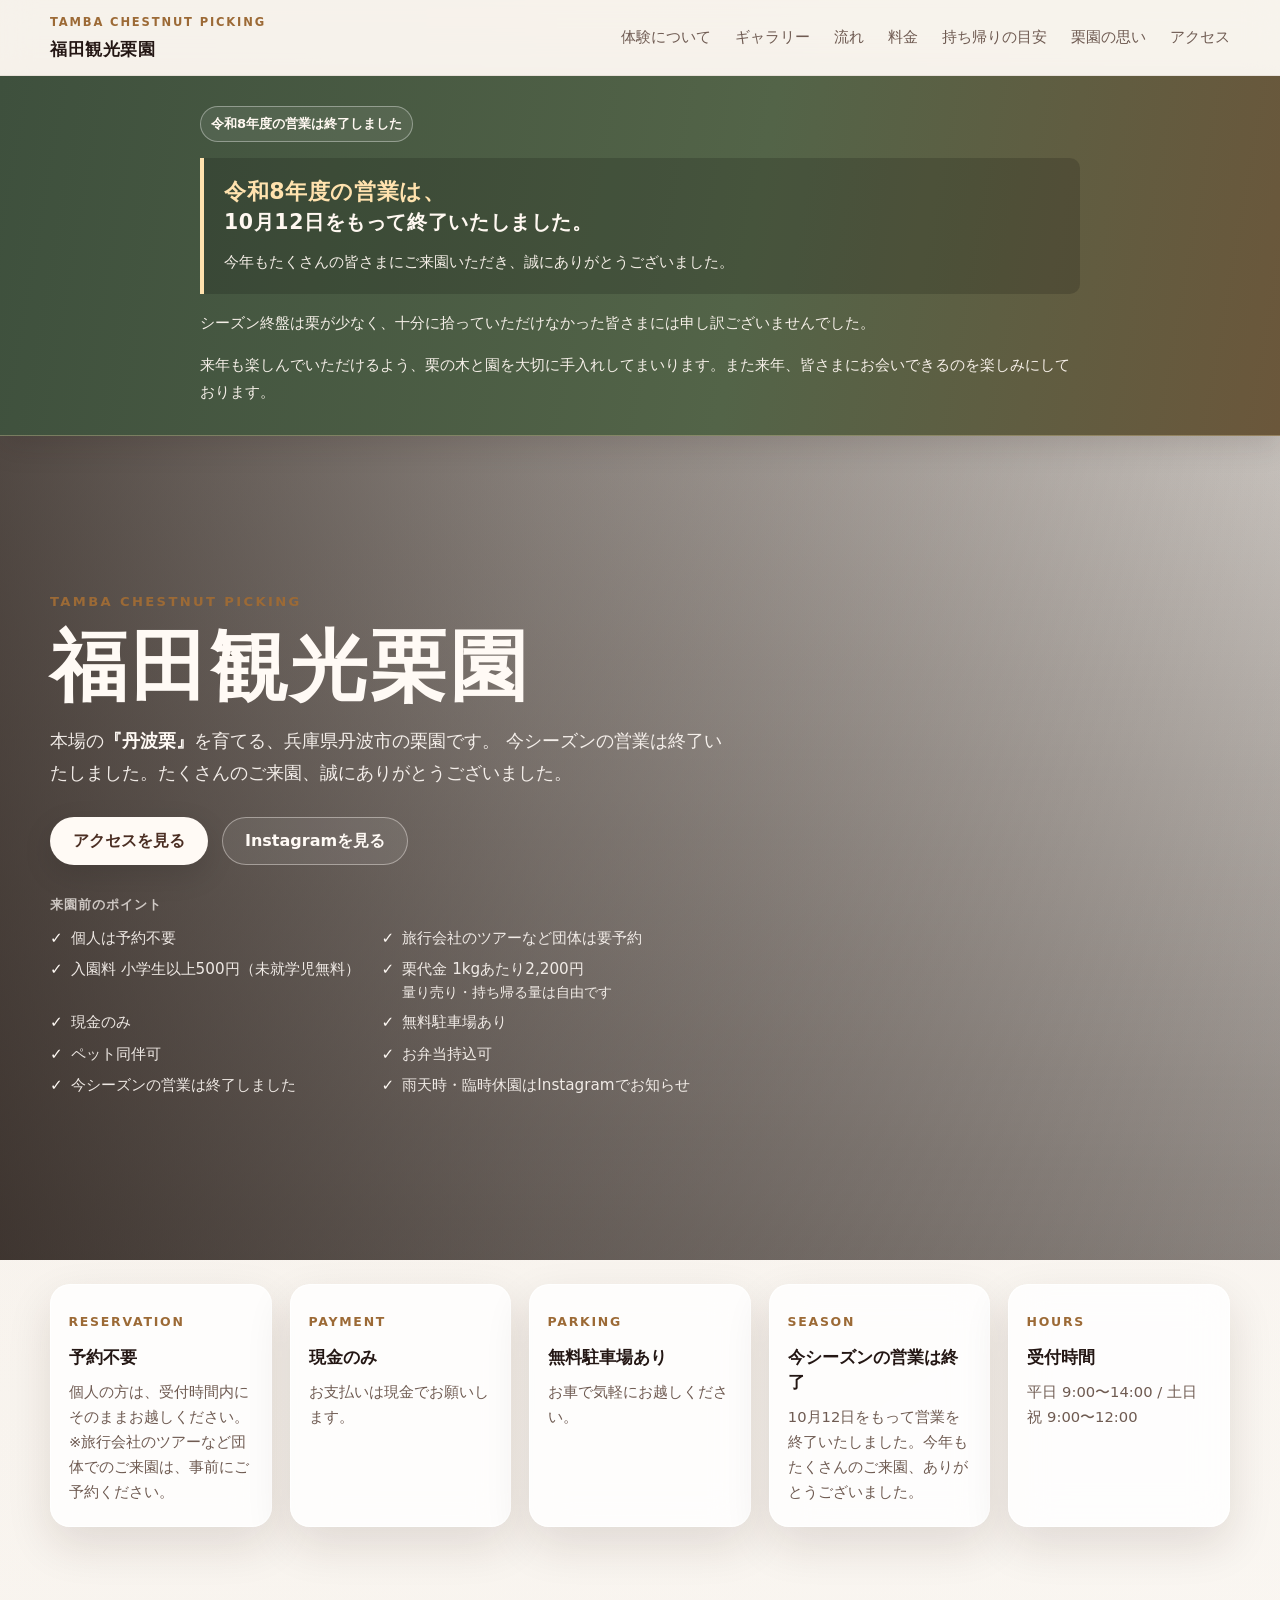
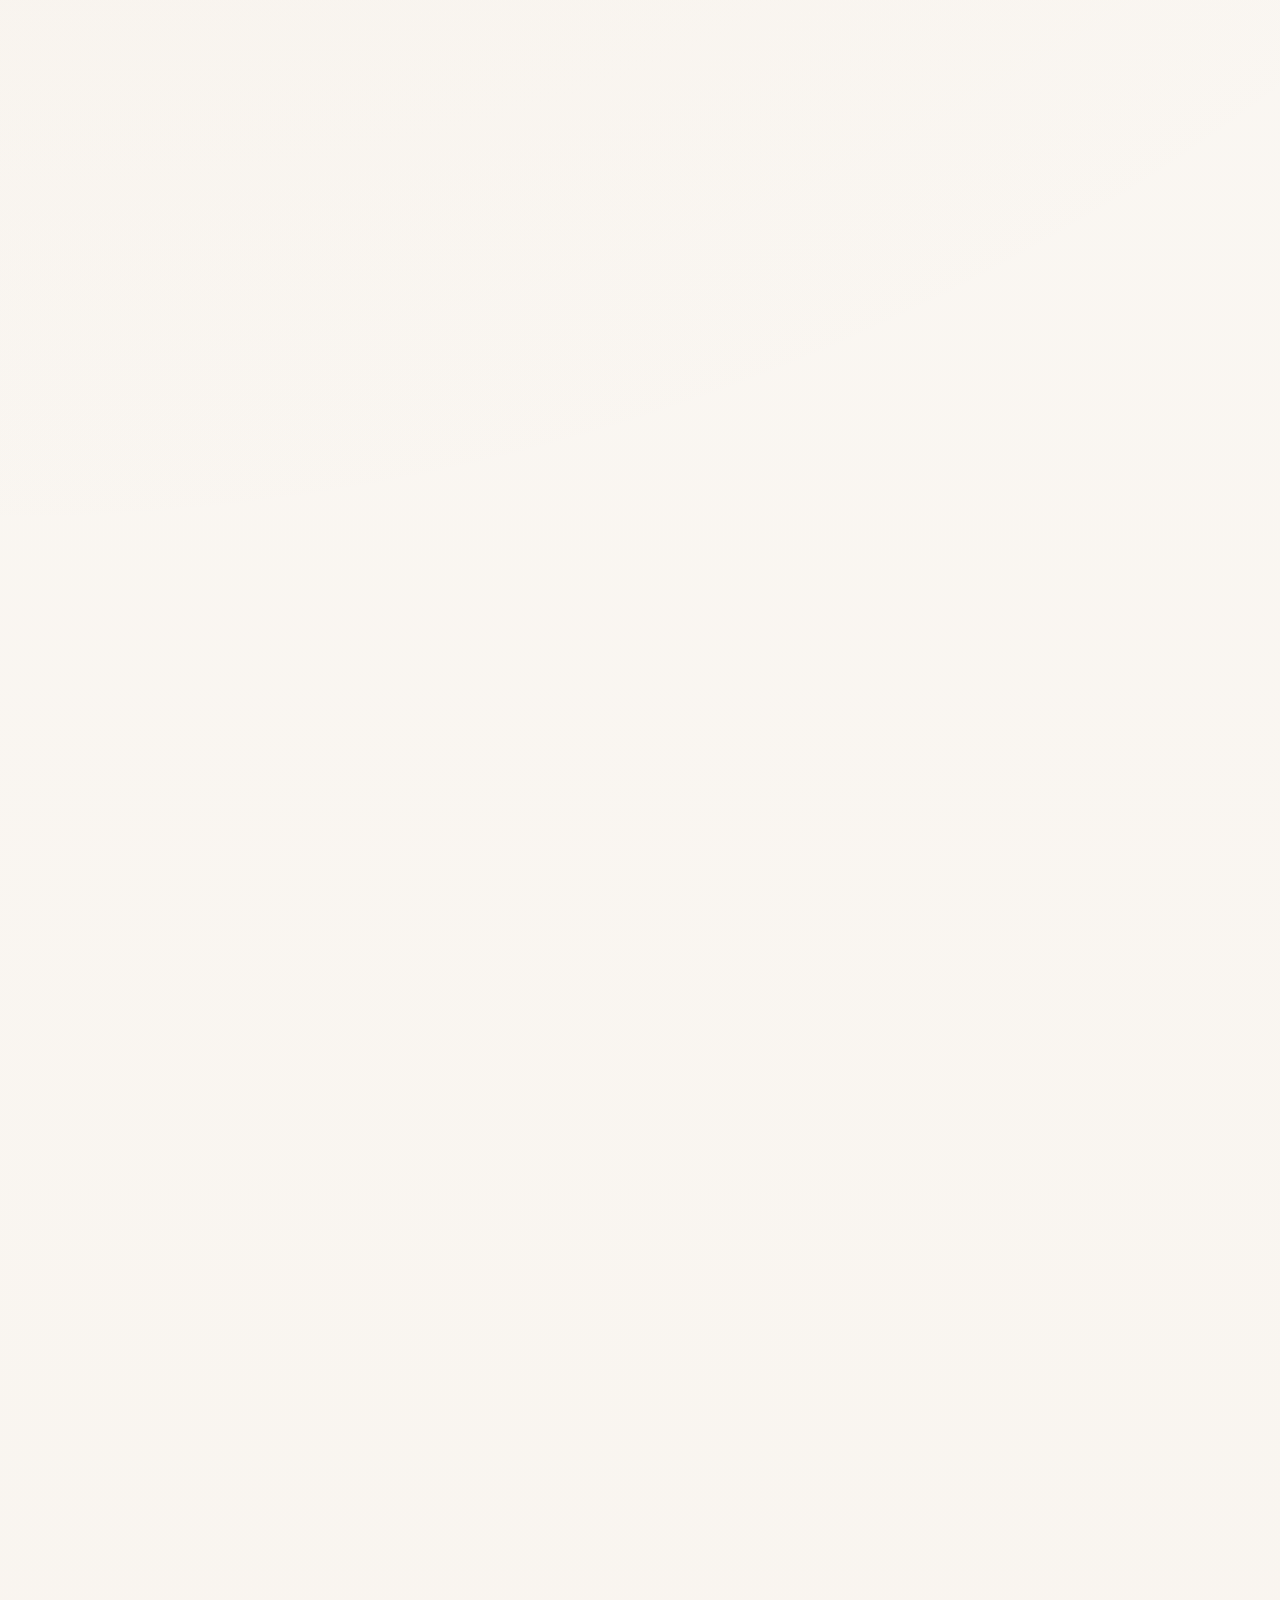
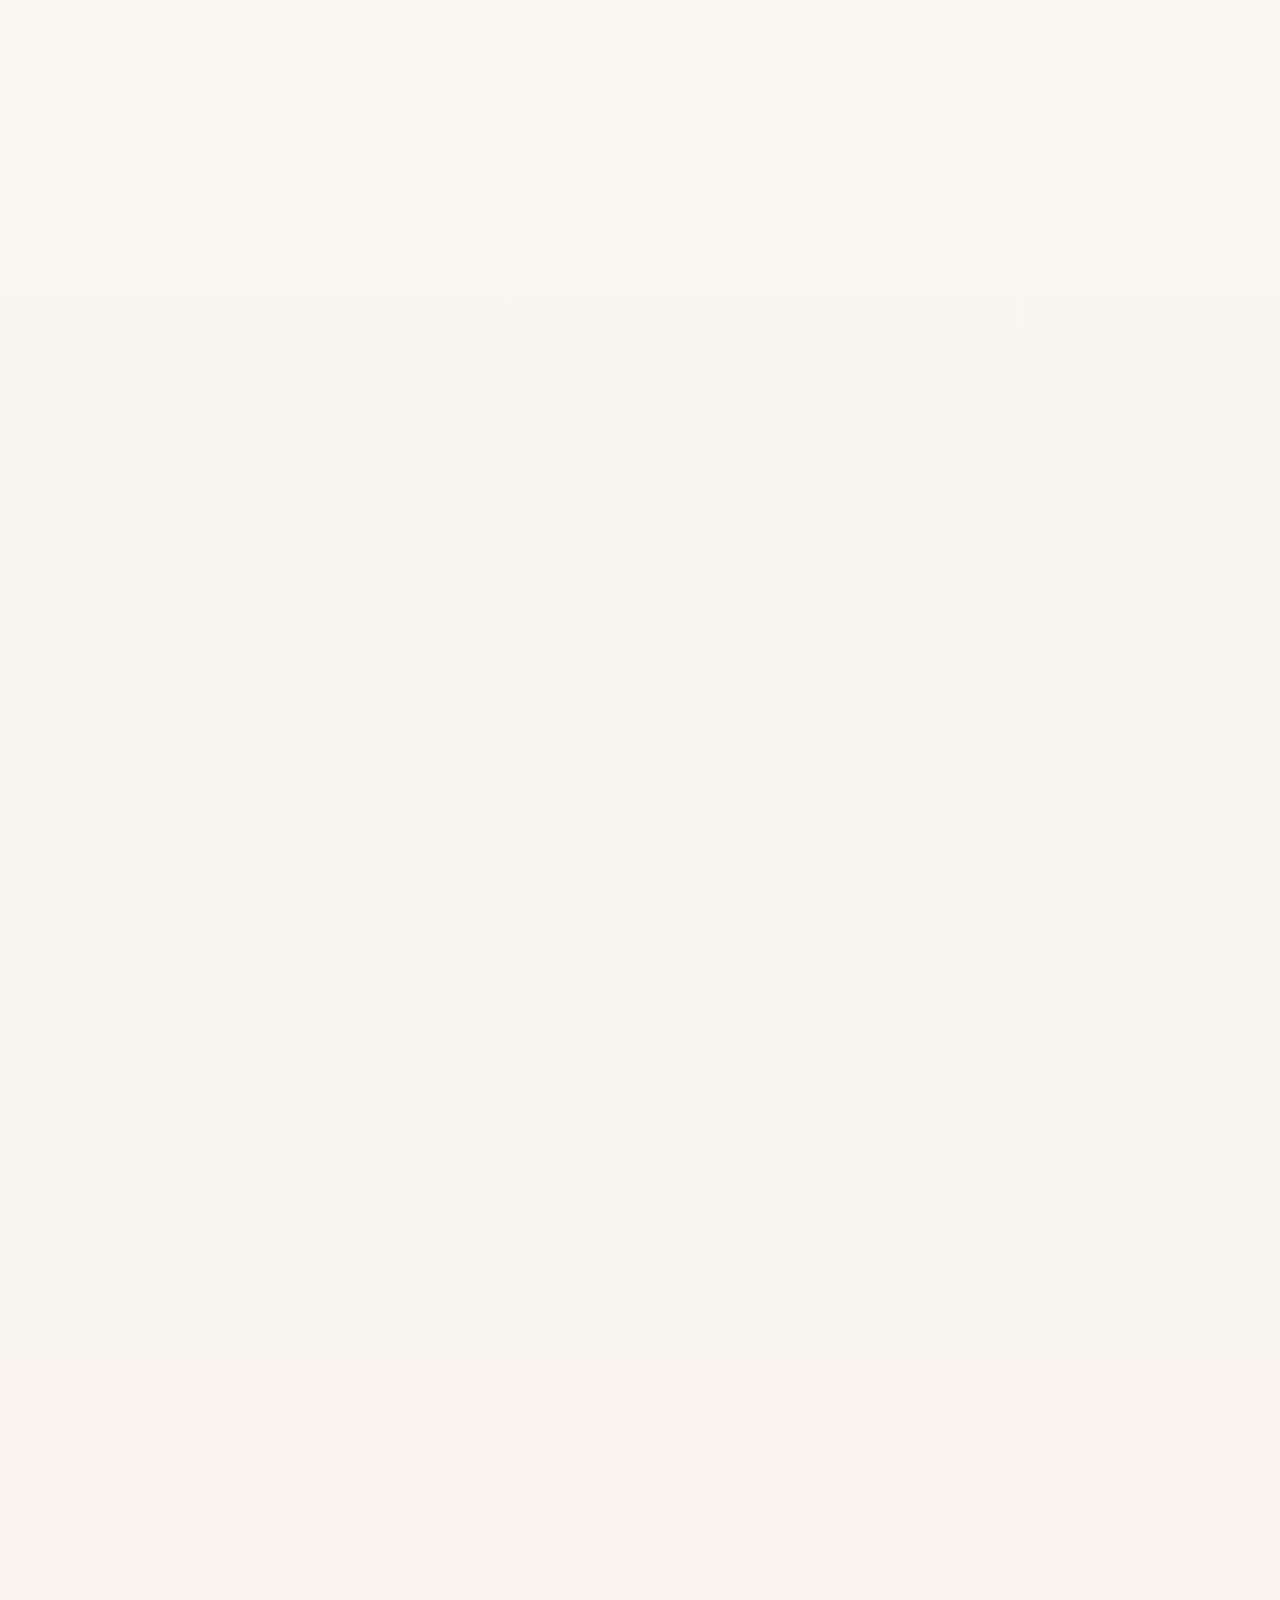
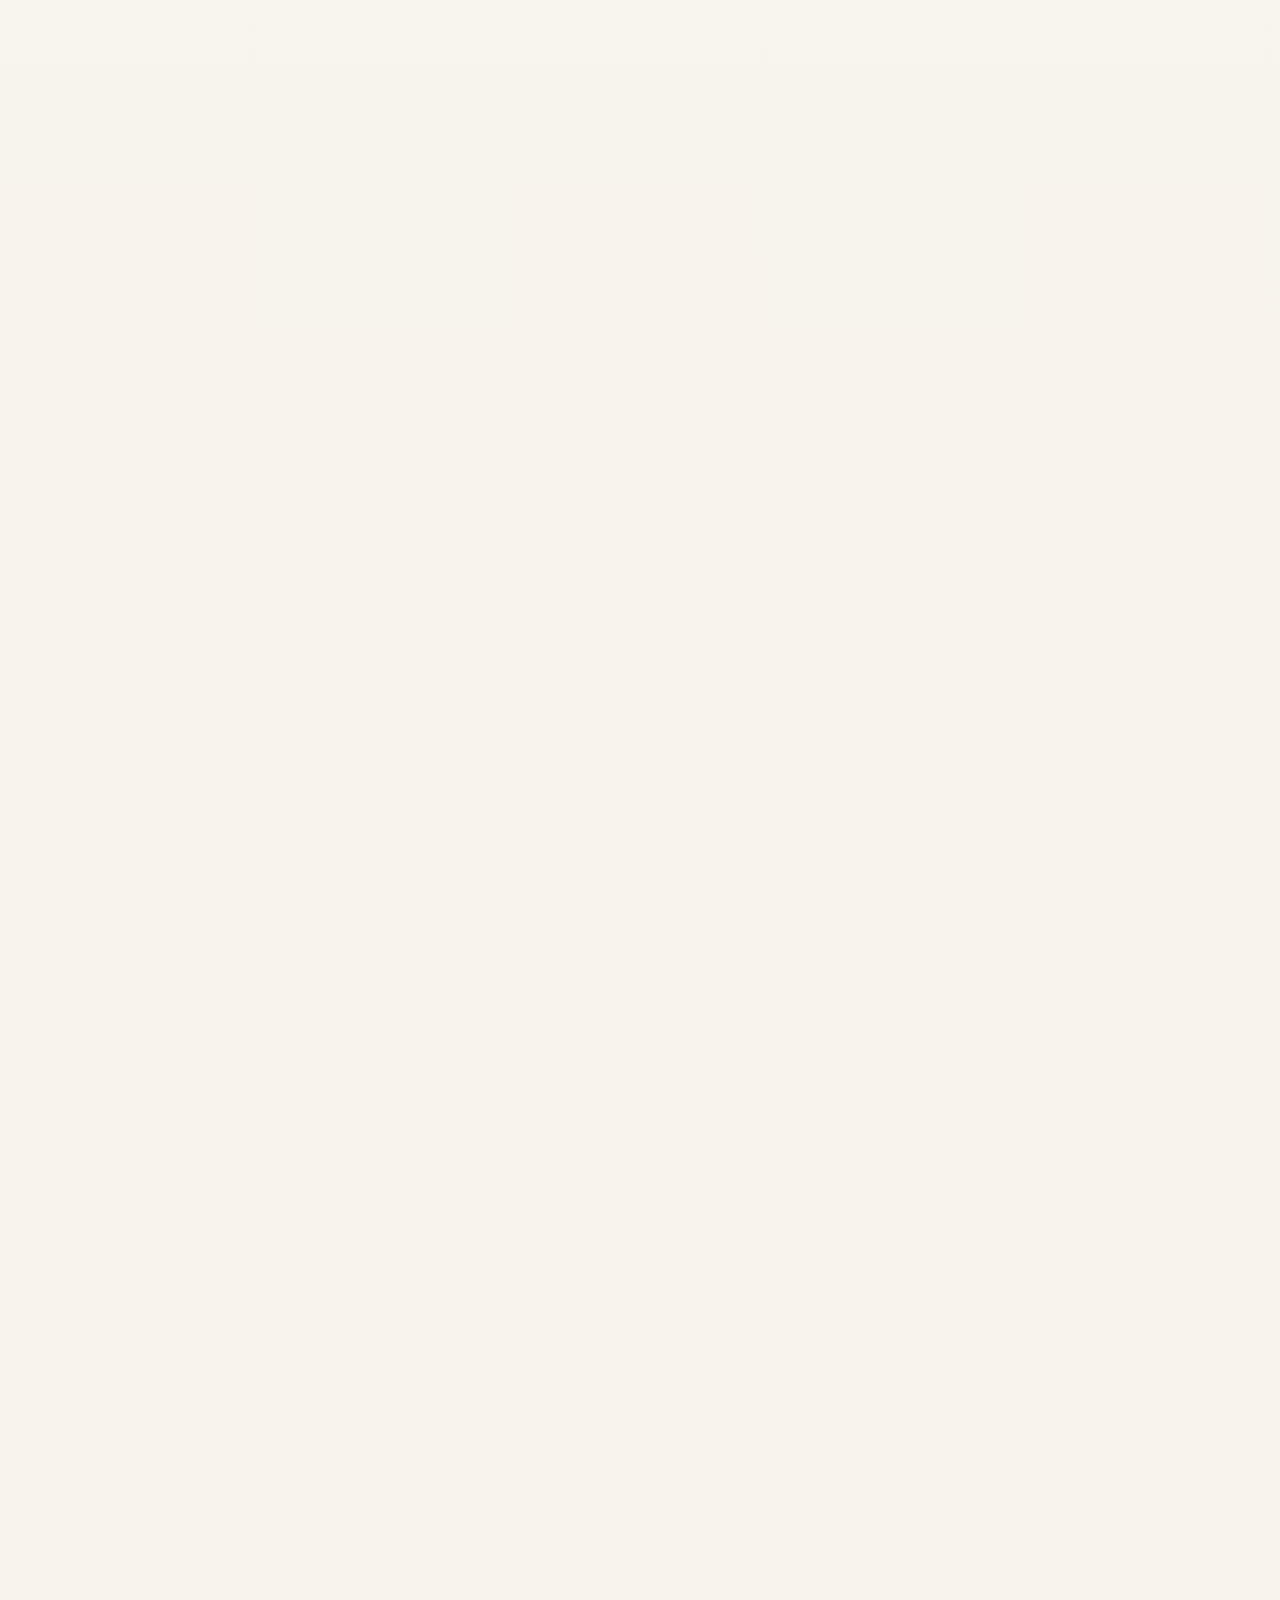
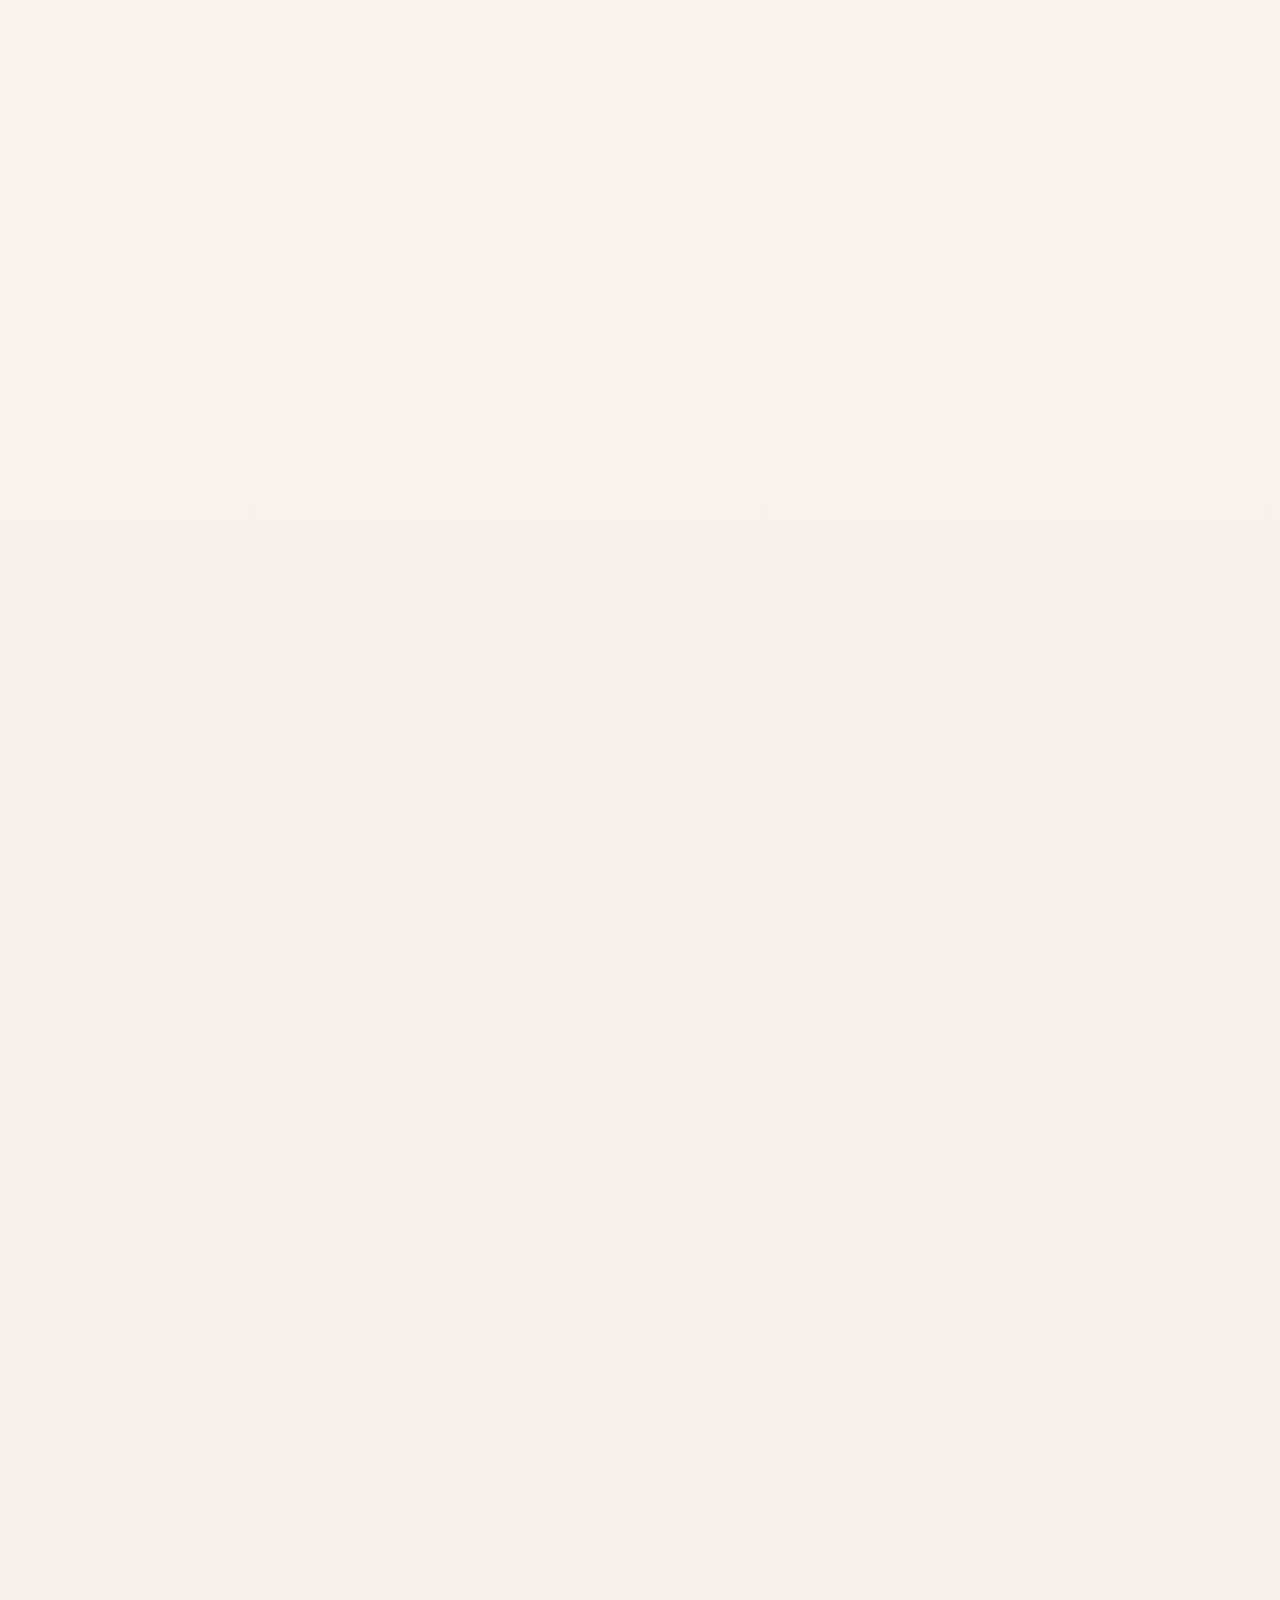
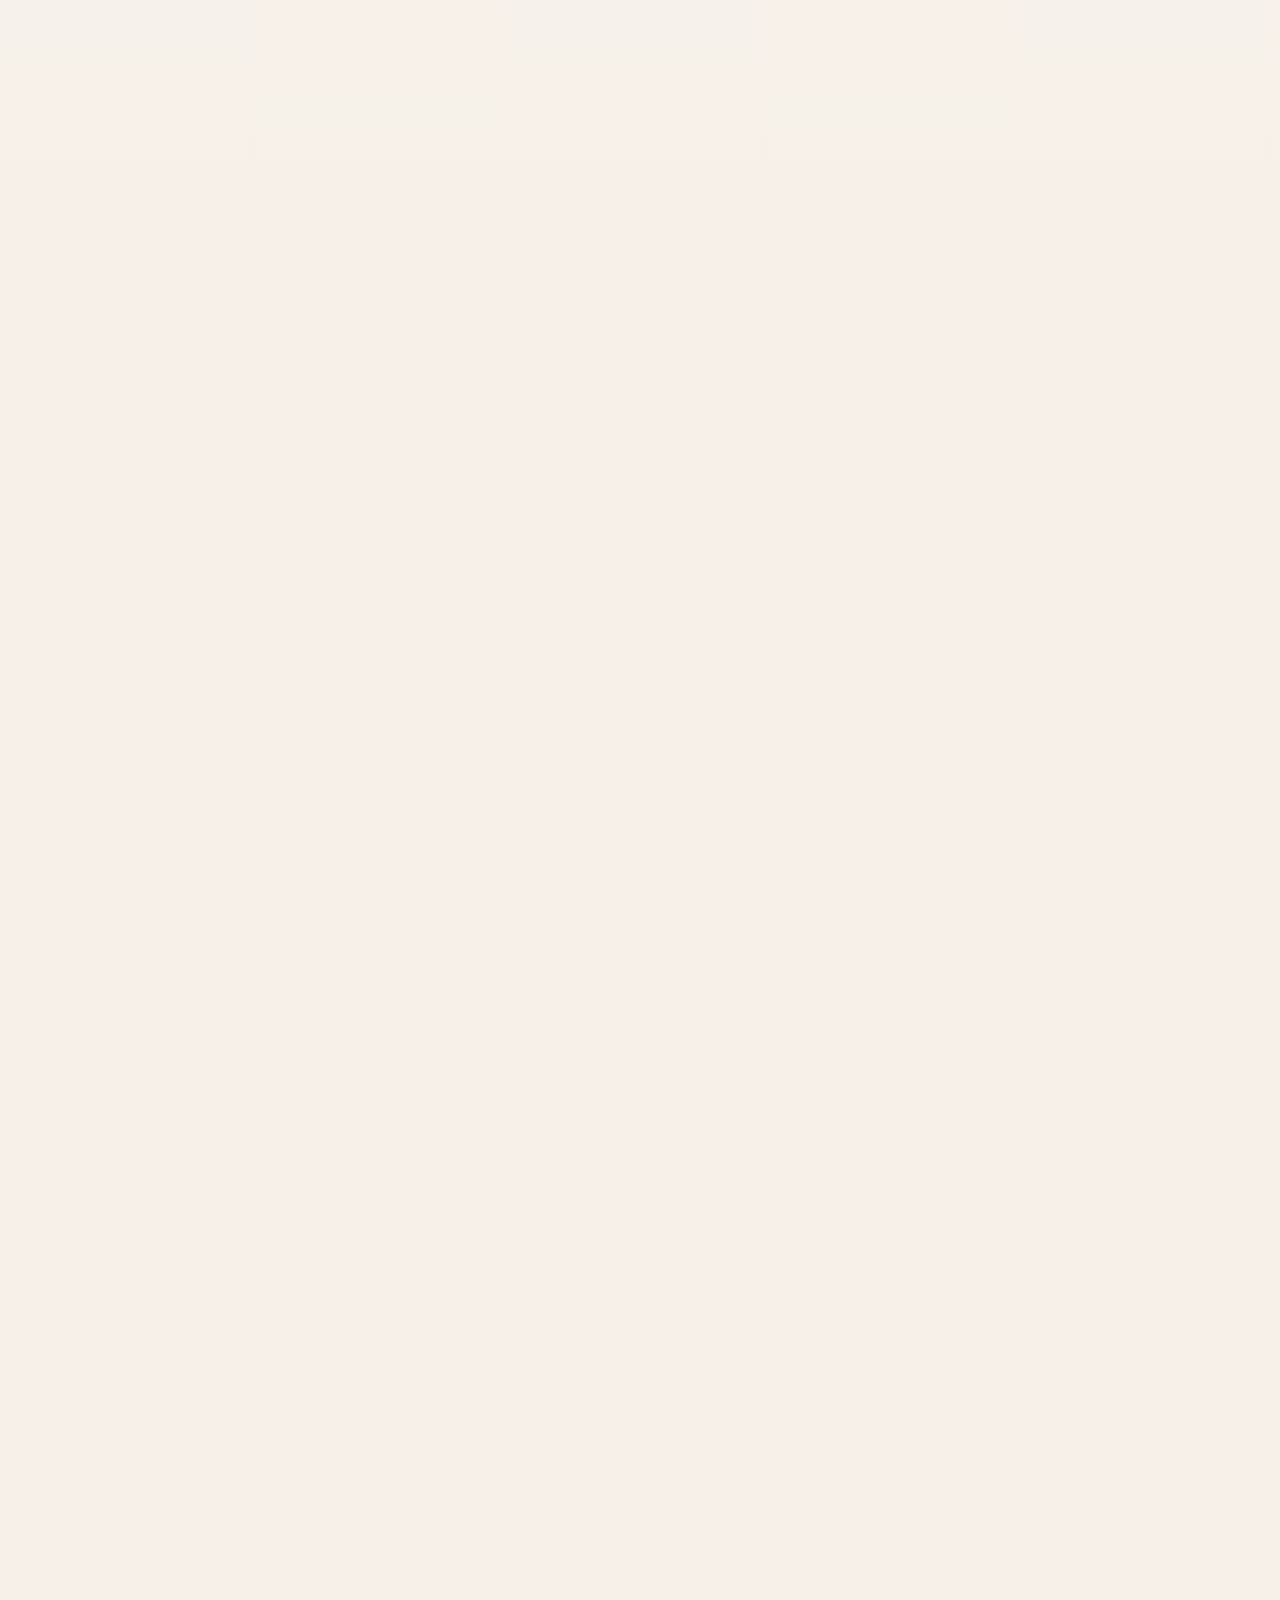
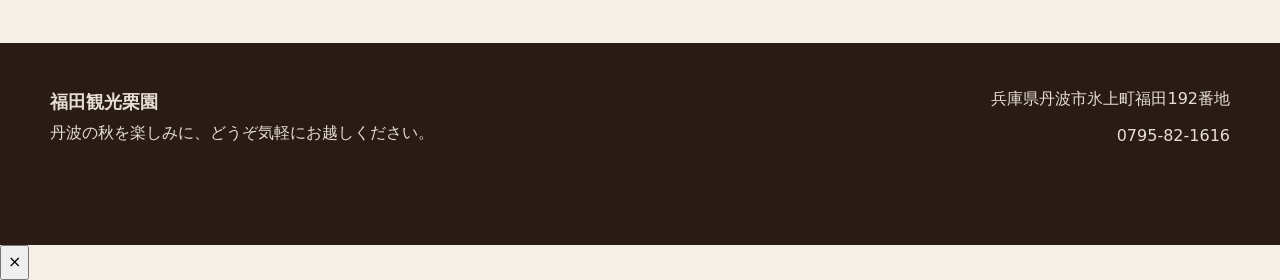
==== commit fbcf1824: "冒頭の営業終了案内に令和8年度を明記" ====
--- a/index.html
+++ b/index.html
@@ -130,9 +130,9 @@
 
     <section class="season-status" aria-label="大切なお知らせ">
       <div class="container season-status-inner">
-        <span class="season-status-label">今シーズンの営業は終了しました</span>
+        <span class="season-status-label">令和8年度の営業は終了しました</span>
         <div class="season-status-warning">
-          <strong><span class="season-status-date">10月12日をもって、</span><br>今シーズンの営業を終了いたしました。</strong>
+          <strong><span class="season-status-date">令和8年度の営業は、</span><br>10月12日をもって終了いたしました。</strong>
           <p>今年もたくさんの皆さまにご来園いただき、誠にありがとうございました。</p>
         </div>
         <p>シーズン終盤は栗が少なく、十分に拾っていただけなかった皆さまには申し訳ございませんでした。</p>
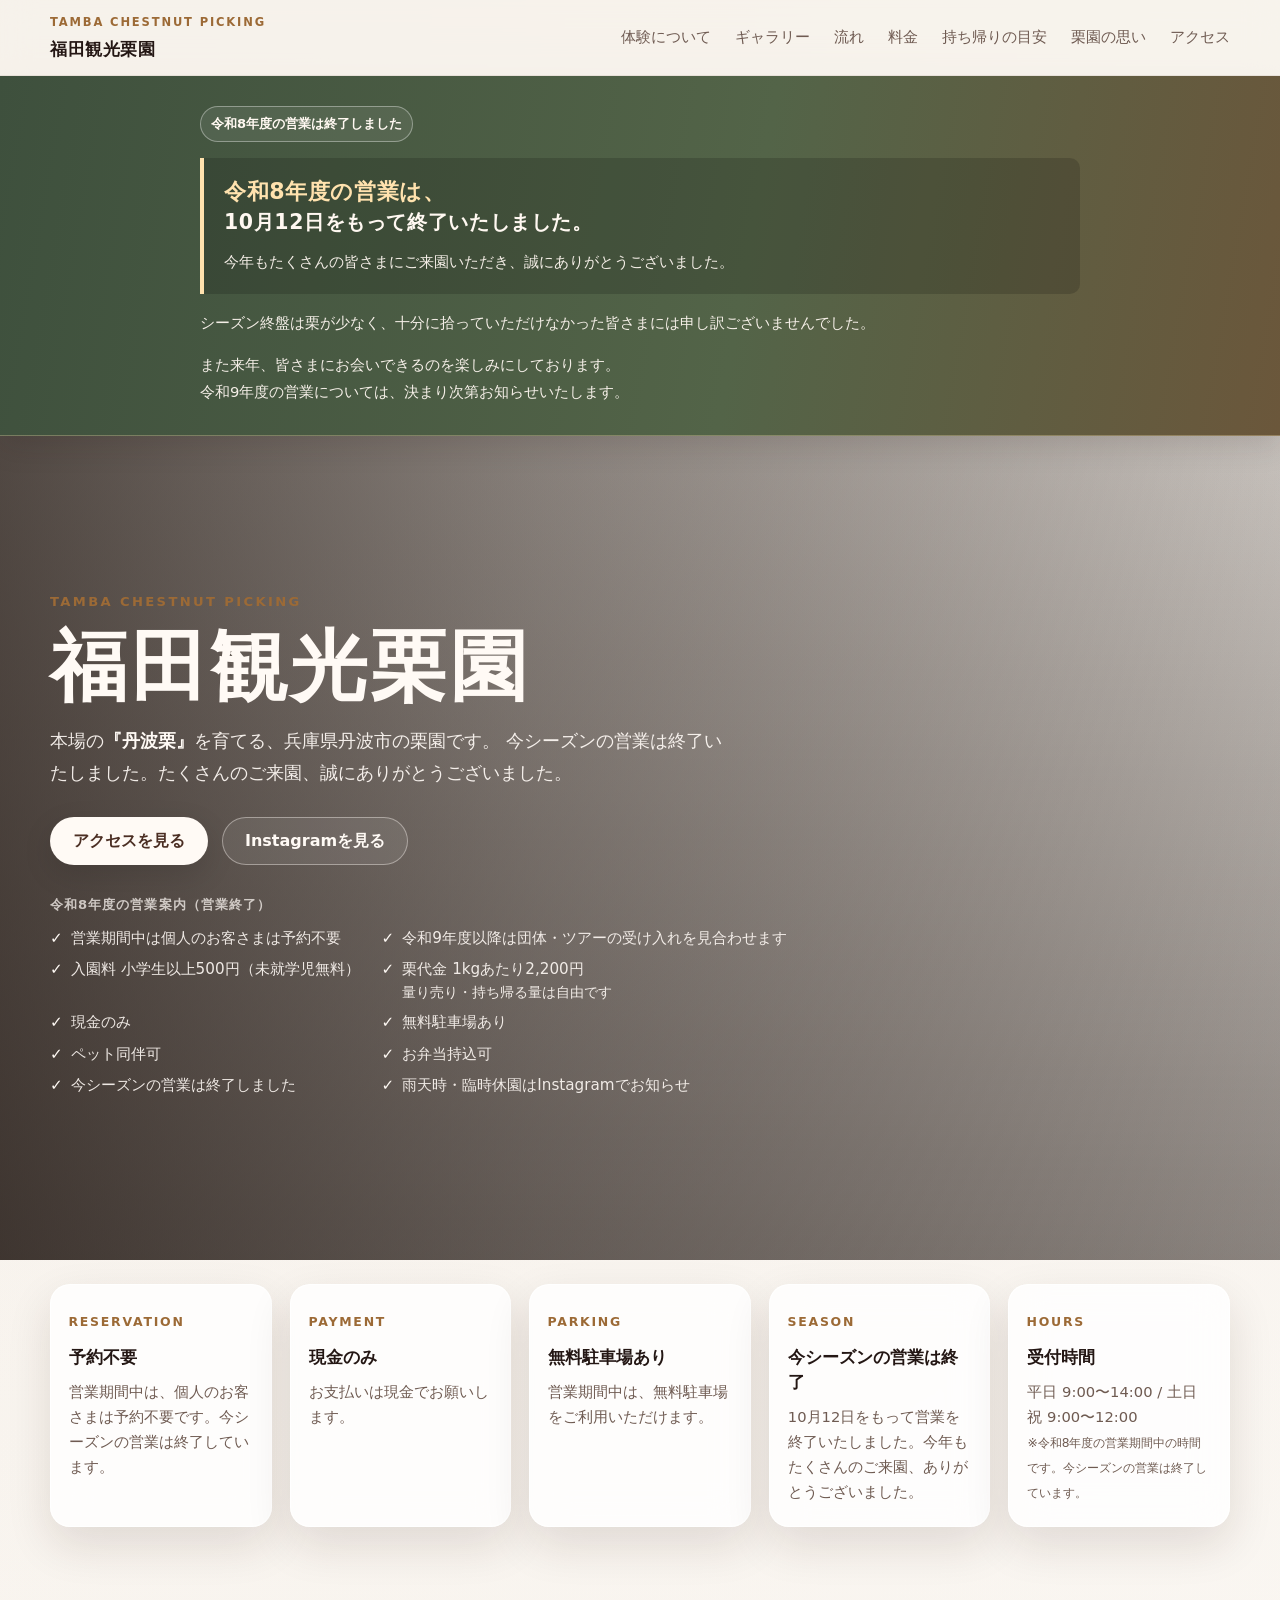
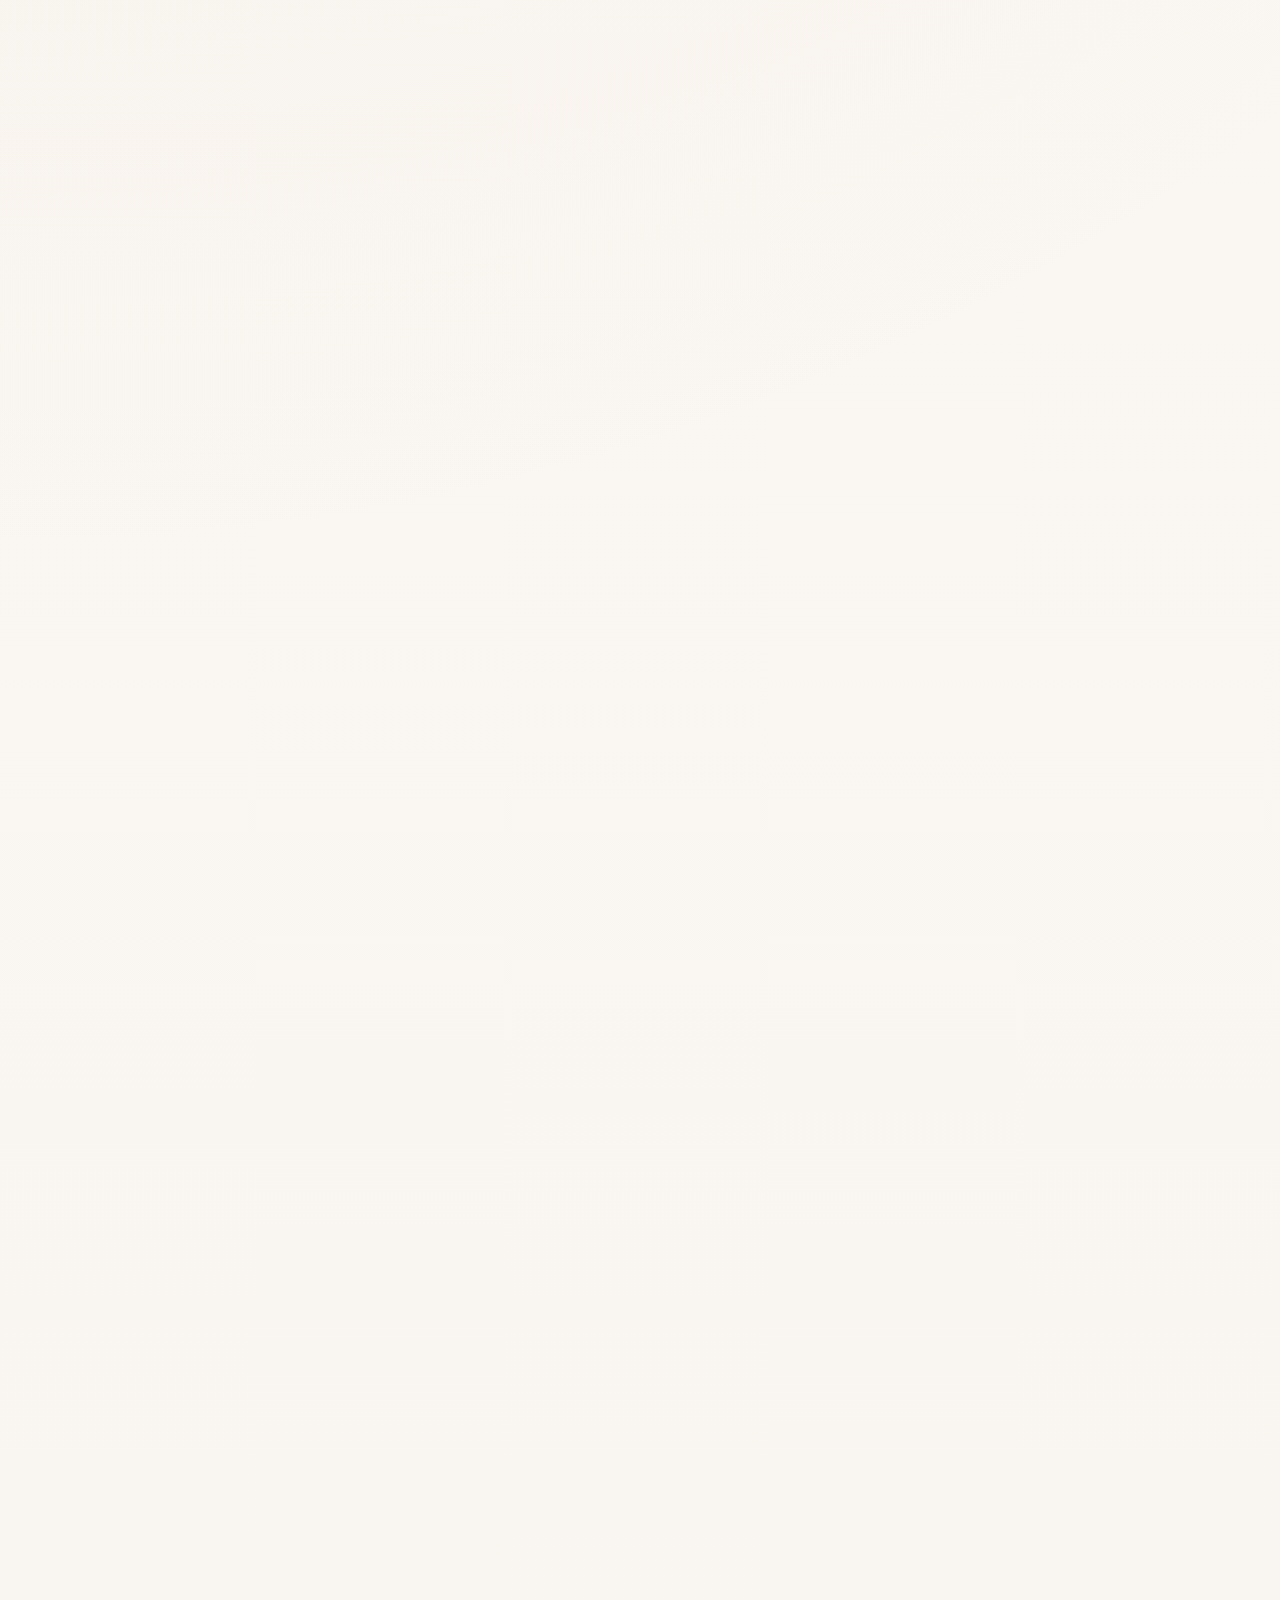
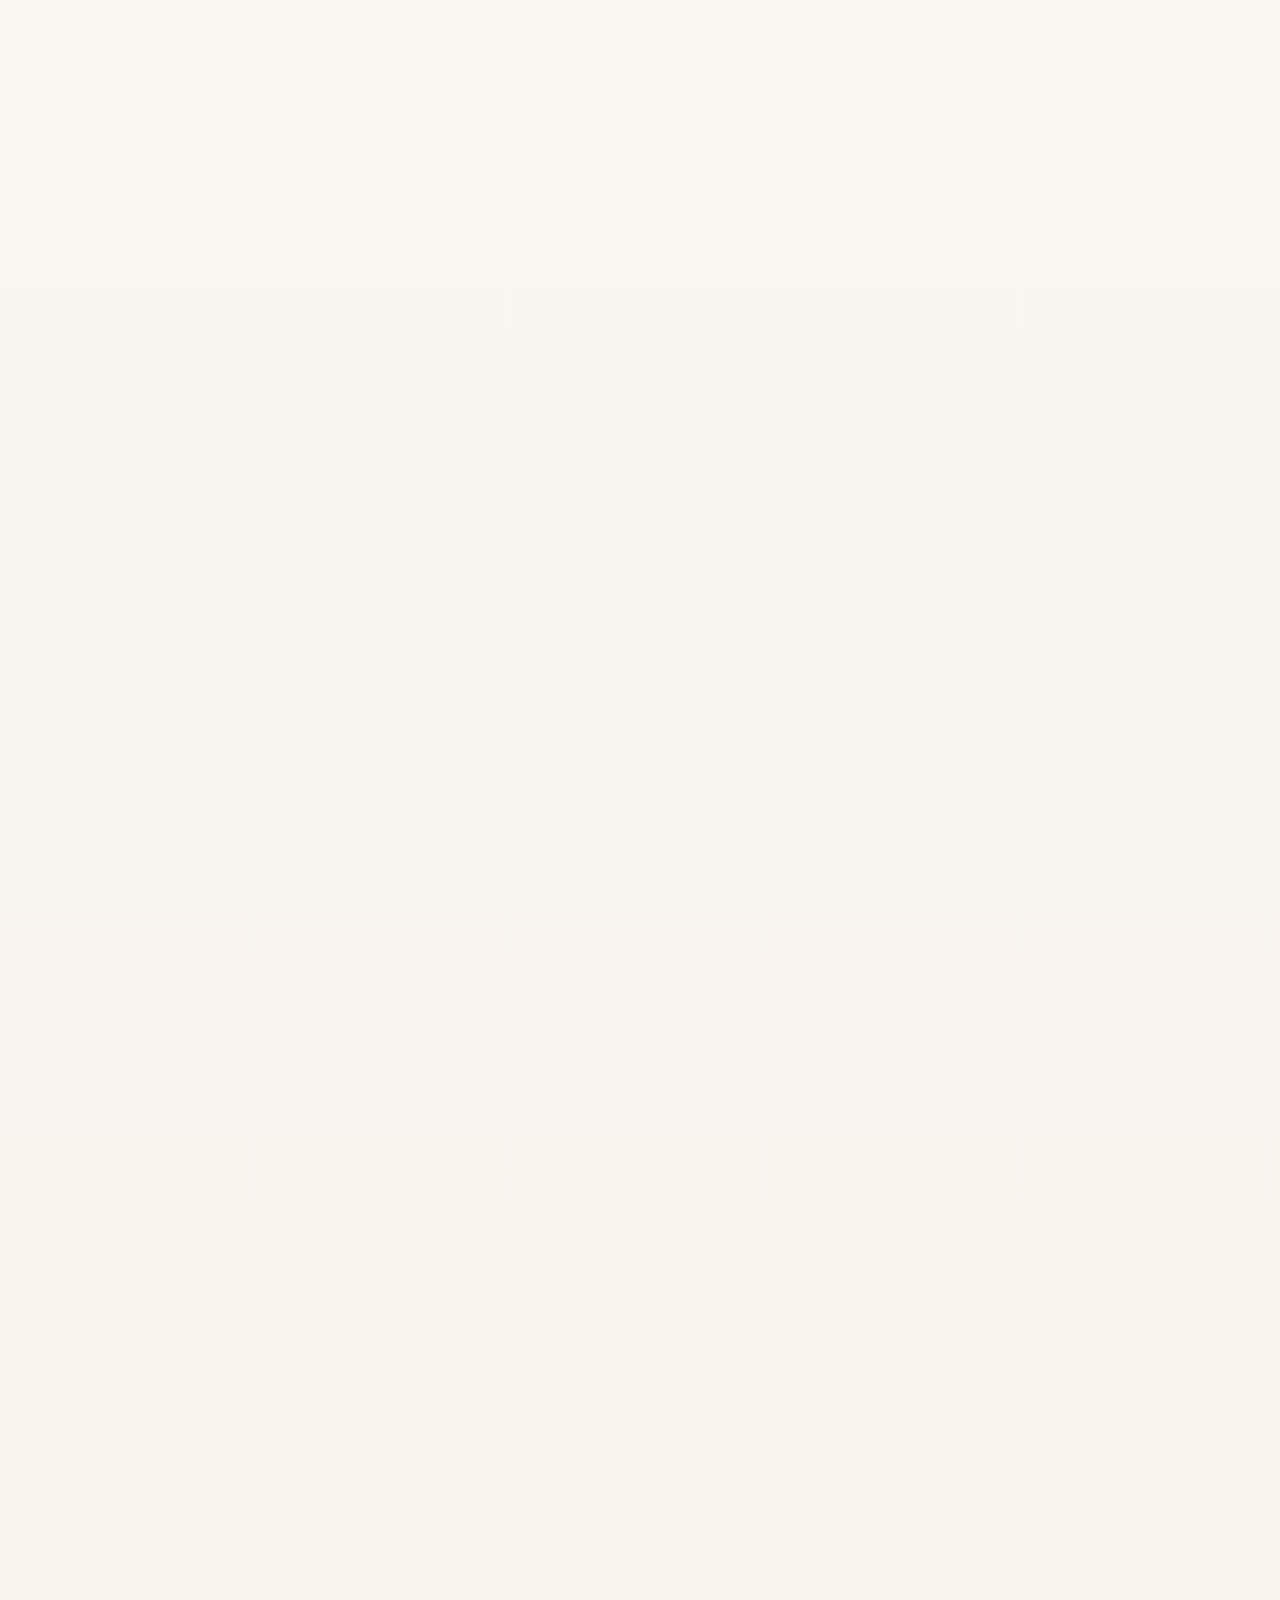
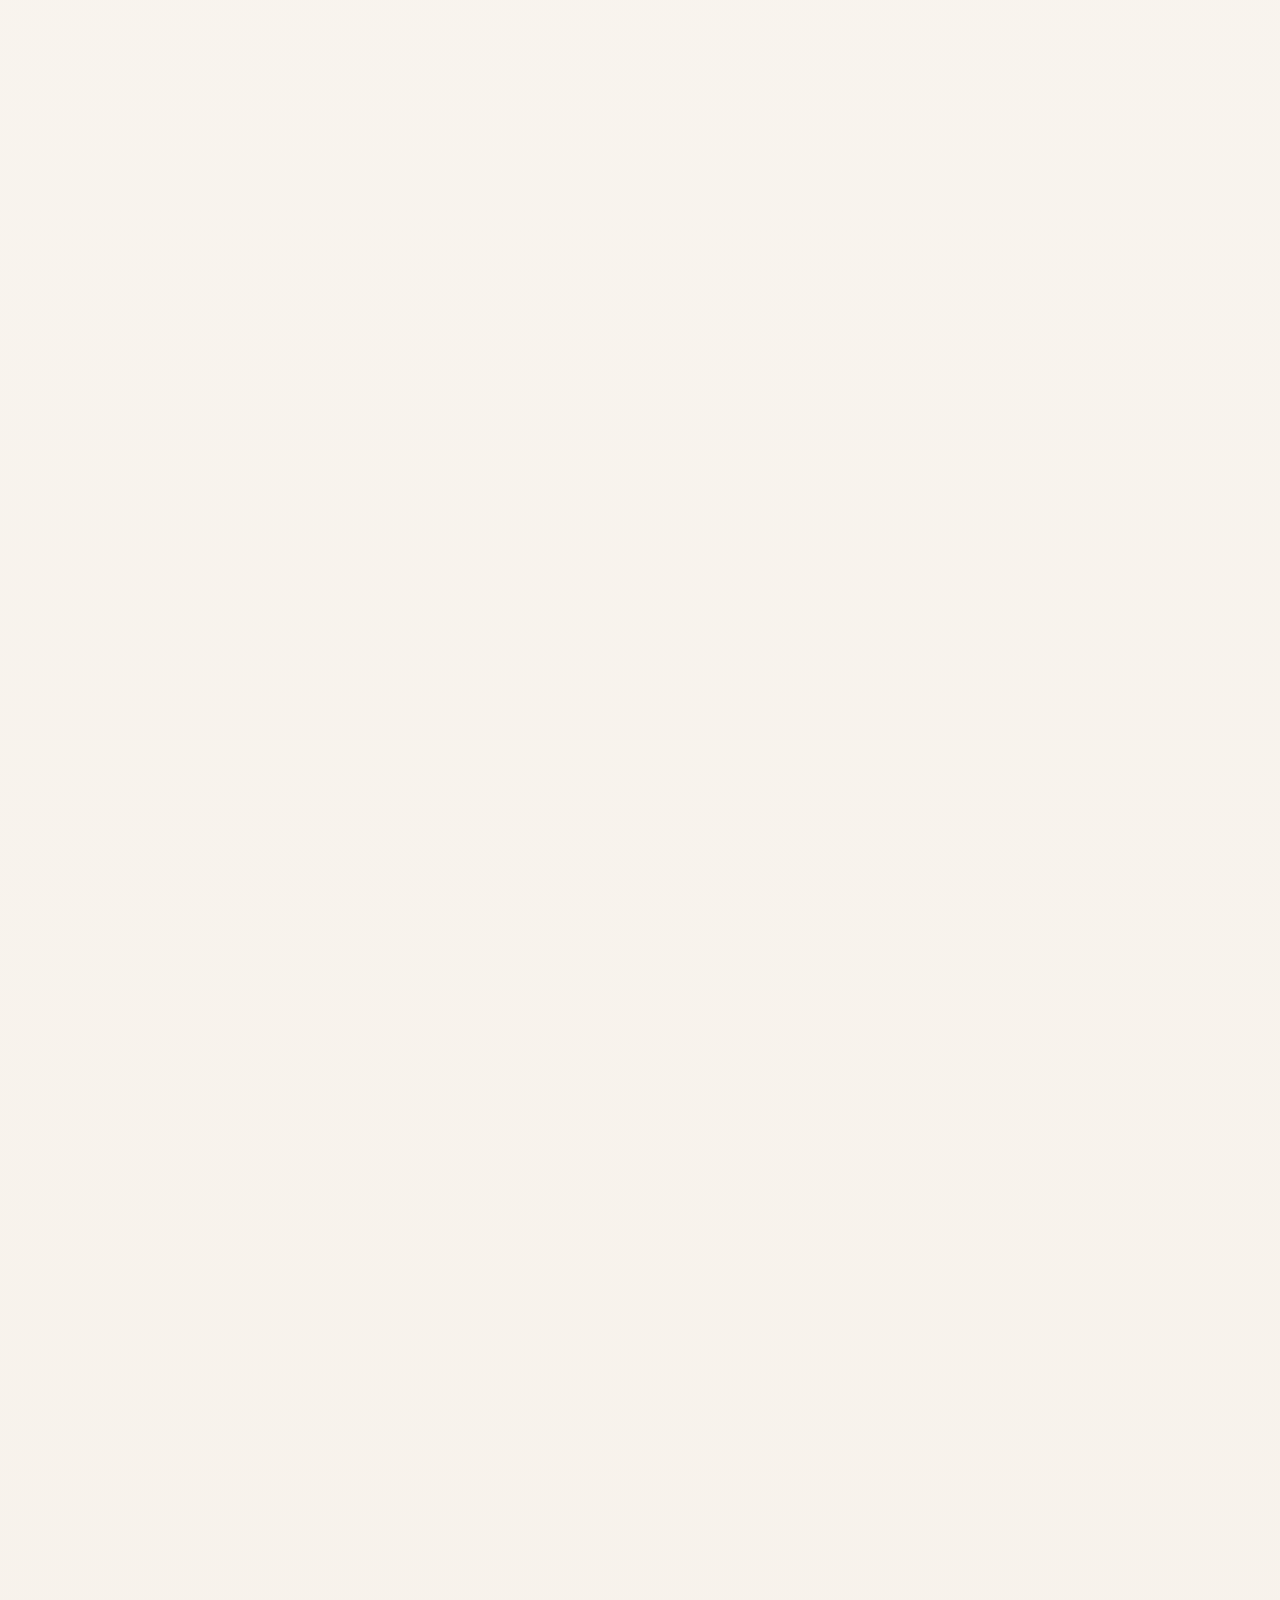
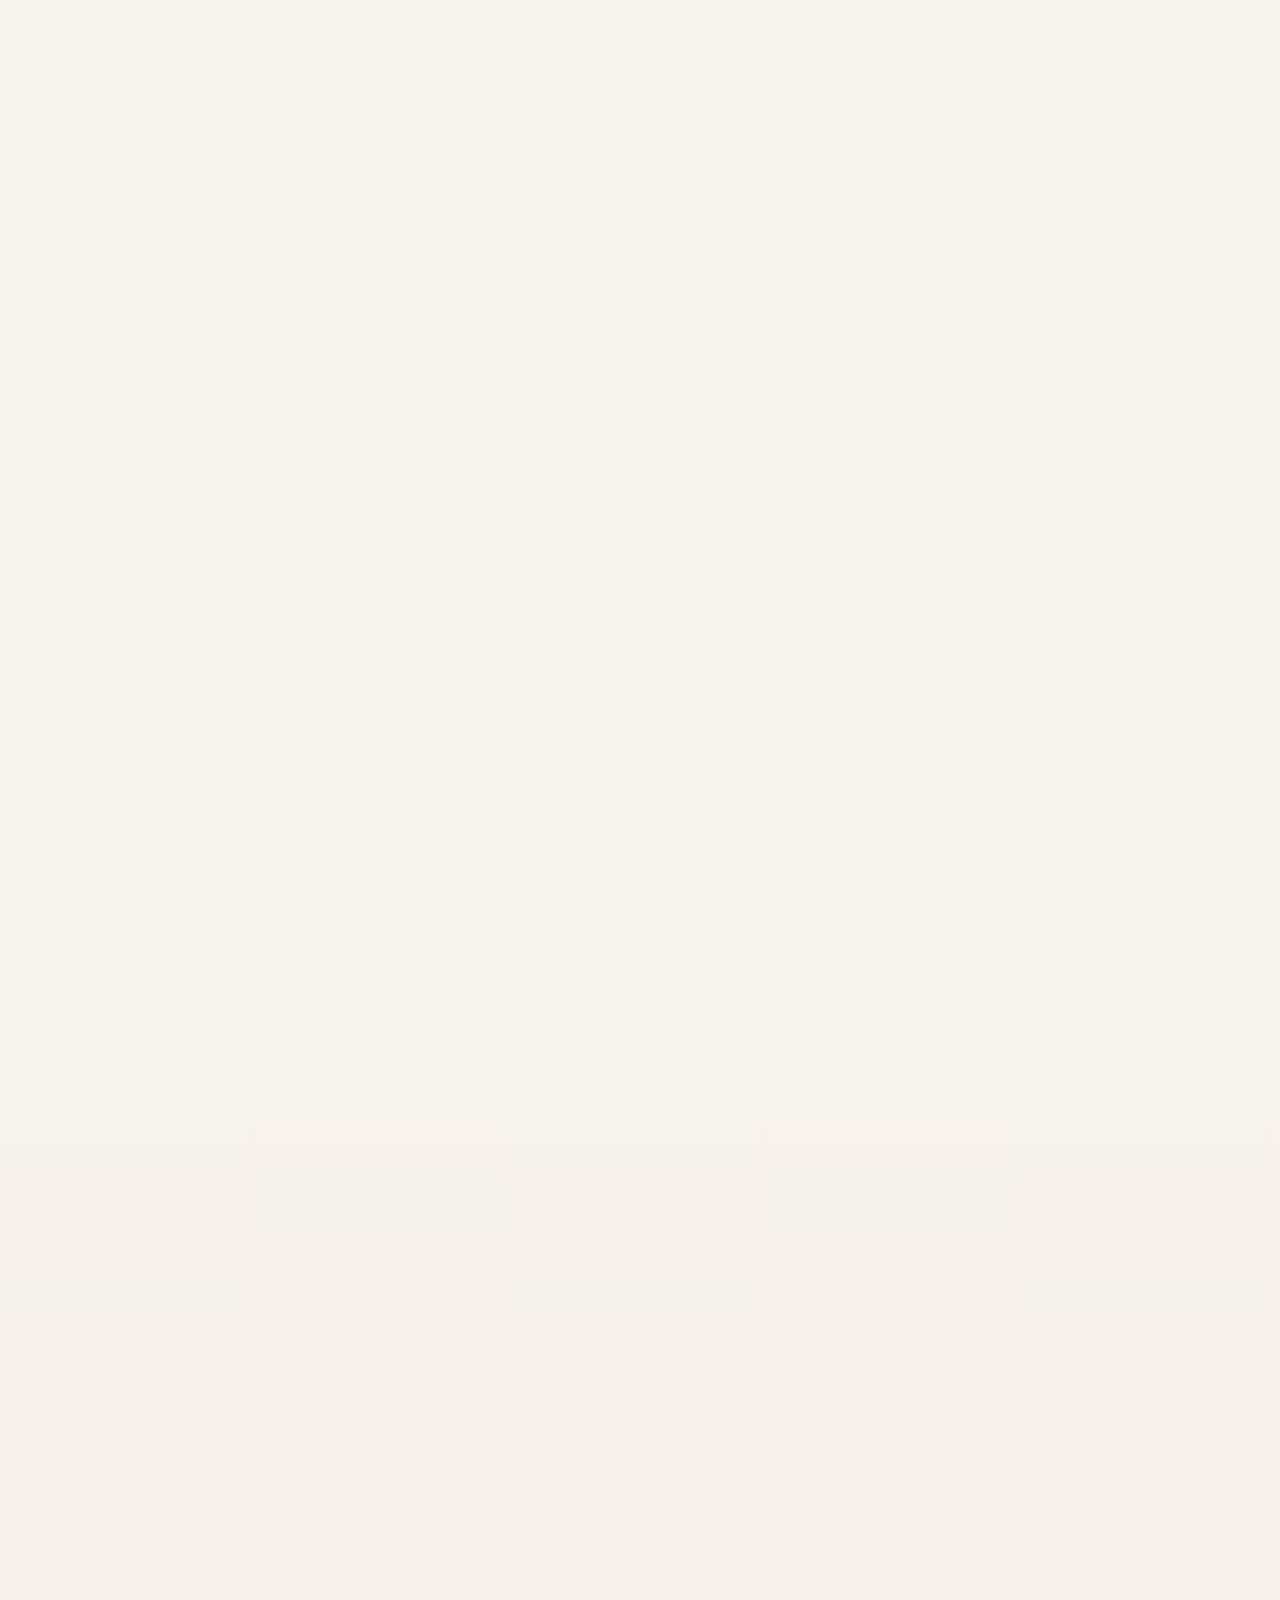
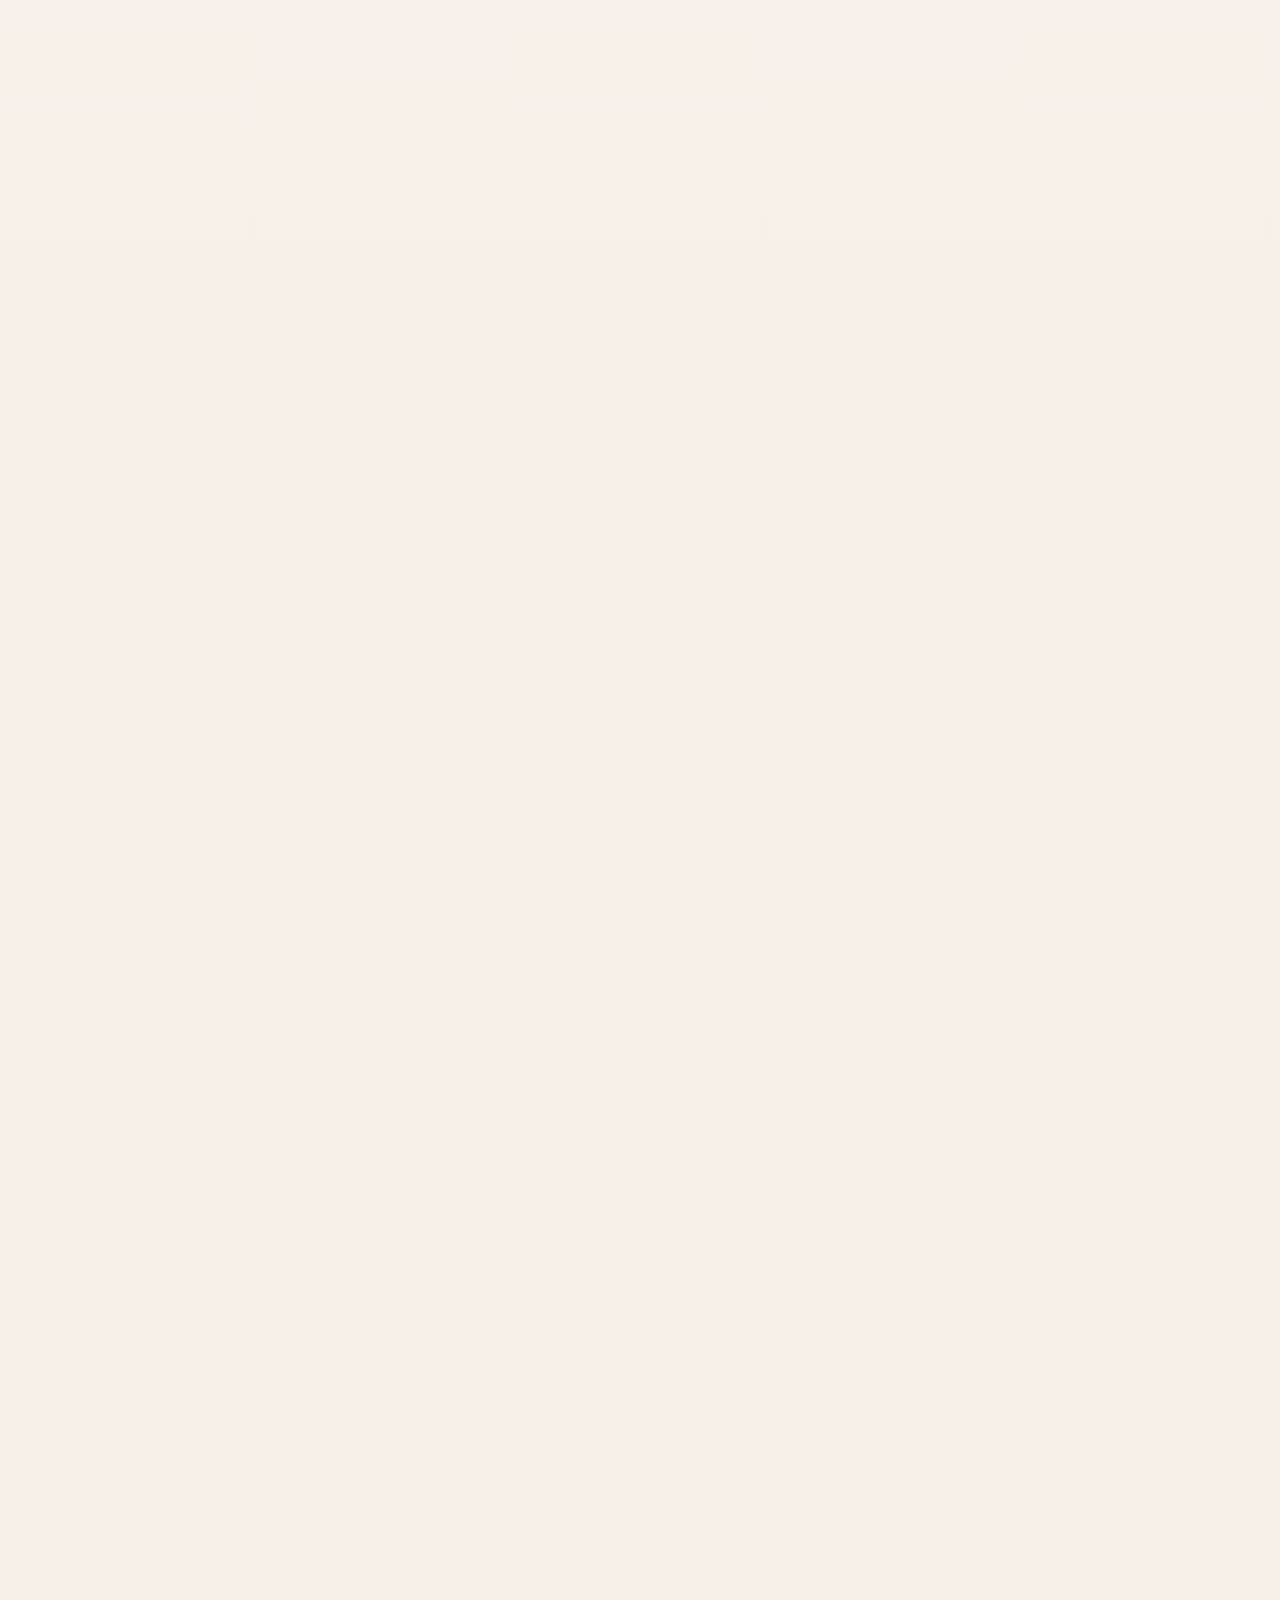
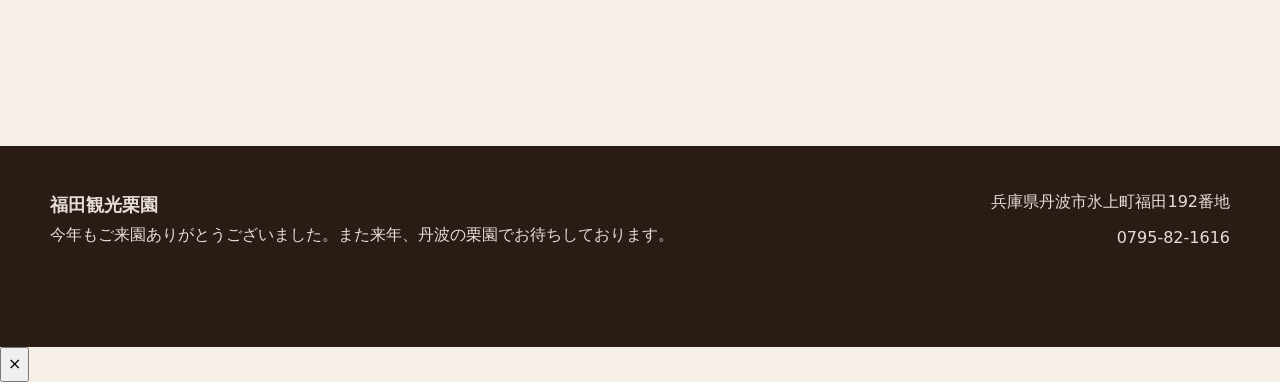
==== commit 5321c755: "シーズン終了後の案内と令和9年度以降の団体方針を反映" ====
--- a/index.html
+++ b/index.html
@@ -90,12 +90,16 @@
         "openingHoursSpecification": [
           {
             "@type": "OpeningHoursSpecification",
+            "validFrom": "2026-09-21",
+            "validThrough": "2026-10-12",
             "dayOfWeek": ["Monday", "Tuesday", "Wednesday", "Thursday", "Friday"],
             "opens": "09:00",
             "closes": "14:00"
           },
           {
             "@type": "OpeningHoursSpecification",
+            "validFrom": "2026-09-21",
+            "validThrough": "2026-10-12",
             "dayOfWeek": ["Saturday", "Sunday"],
             "opens": "09:00",
             "closes": "12:00"
@@ -136,7 +140,7 @@
           <p>今年もたくさんの皆さまにご来園いただき、誠にありがとうございました。</p>
         </div>
         <p>シーズン終盤は栗が少なく、十分に拾っていただけなかった皆さまには申し訳ございませんでした。</p>
-        <p>来年も楽しんでいただけるよう、栗の木と園を大切に手入れしてまいります。また来年、皆さまにお会いできるのを楽しみにしております。</p>
+        <p>また来年、皆さまにお会いできるのを楽しみにしております。<br>令和9年度の営業については、決まり次第お知らせいたします。</p>
       </div>
     </section>
 
@@ -175,10 +179,10 @@
             >Instagramを見る</a>
           </div>
 
-          <p class="hero-points-label">来園前のポイント</p>
+          <p class="hero-points-label">令和8年度の営業案内（営業終了）</p>
           <ul class="hero-points">
-            <li>個人は予約不要</li>
-            <li>旅行会社のツアーなど団体は要予約</li>
+            <li>営業期間中は個人のお客さまは予約不要</li>
+            <li>令和9年度以降は団体・ツアーの受け入れを見合わせます</li>
             <li>入園料 小学生以上500円（未就学児無料）</li>
             <li><span>栗代金 <span class="price-nowrap">1kgあたり2,200円</span><span class="hero-price-note">量り売り・持ち帰る量は自由です</span></span></li>
             <li>現金のみ</li>
@@ -198,7 +202,7 @@
           <article class="info-card">
             <span class="info-label">Reservation</span>
             <strong>予約不要</strong>
-            <p>個人の方は、受付時間内にそのままお越しください。<br>※旅行会社のツアーなど団体でのご来園は、事前にご予約ください。</p>
+            <p>営業期間中は、個人のお客さまは予約不要です。今シーズンの営業は終了しています。</p>
           </article>
           <article class="info-card">
             <span class="info-label">Payment</span>
@@ -208,7 +212,7 @@
           <article class="info-card">
             <span class="info-label">Parking</span>
             <strong>無料駐車場あり</strong>
-            <p>お車で気軽にお越しください。</p>
+            <p>営業期間中は、無料駐車場をご利用いただけます。</p>
           </article>
           <article class="info-card">
             <span class="info-label">Season</span>
@@ -218,7 +222,7 @@
           <article class="info-card">
             <span class="info-label">Hours</span>
             <strong>受付時間</strong>
-            <p>平日 9:00〜14:00 / 土日祝 9:00〜12:00</p>
+            <p>平日 9:00〜14:00 / 土日祝 9:00〜12:00<br><small>※令和8年度の営業期間中の時間です。今シーズンの営業は終了しています。</small></p>
           </article>
         </div>
       </div>
@@ -251,7 +255,7 @@
               <div class="about-features">
                 <article class="feature-card">
                   <h3>予約なしで気軽に</h3>
-                  <p>個人の方は受付時間内に、そのままお越しください。旅行会社のツアーなど団体でのご来園は、事前にご予約ください。</p>
+                  <p>営業期間中は、個人のお客さまは予約不要です。令和9年度以降は、団体・ツアーの受け入れを見合わせます。</p>
                 </article>
                 <article class="feature-card">
                   <h3>初めてでも安心</h3>
@@ -471,7 +475,7 @@
               </p>
               <dl>
                 <dt>受付時間</dt>
-                <dd>平日 9:00〜14:00 / 土日祝 9:00〜12:00</dd>
+                <dd>平日 9:00〜14:00 / 土日祝 9:00〜12:00<br><small>※令和8年度の営業期間中の時間です。今シーズンの営業は終了しています。</small></dd>
               </dl>
             </article>
 
@@ -491,7 +495,7 @@
               </p>
               <dl>
                 <dt>体験時間</dt>
-                <dd>平日 9:00〜14:30 / 土日祝 9:00〜12:30</dd>
+                <dd>平日 9:00〜14:30 / 土日祝 9:00〜12:30<br><small>※令和8年度の営業期間中の時間です。今シーズンの営業は終了しています。</small></dd>
               </dl>
             </article>
 
@@ -526,7 +530,7 @@
           <div class="section-heading">
             <p class="section-kicker">Pricing</p>
             <h2>料金</h2>
-            <p>料金はこちらです。</p>
+            <p>以下は令和8年度の営業期間中の料金・サービスです。<br>令和9年度の料金・サービスは、決まり次第お知らせいたします。</p>
           </div>
 
           <div class="pricing-grid">
@@ -538,7 +542,7 @@
             <article class="price-card">
               <span class="price-label">Chestnuts</span>
               <h3>栗代金 <span class="price-value">1kgあたり2,200円</span></h3>
-              <p>量り売りです。拾った分を受付で量って、お支払いください。<br><small>※ 令和8年度の料金です。</small></p>
+              <p>量り売りです。拾った分を受付で量って、お支払いください。</p>
             </article>
             <article class="price-card">
               <span class="price-label">Options</span>
@@ -619,9 +623,11 @@
               <article class="note-card">
                 <h3>予約について</h3>
                 <p>
-                  個人の方は予約なしで大丈夫です。受付時間内に、そのままお越しください。
-                  旅行会社のツアーなど団体でのご来園は、事前にご予約ください。
-                  お出かけ前にInstagramで、開園状況や園内の様子をご確認ください。
+                  営業期間中は、個人のお客さまは予約不要です。今シーズンの営業は終了しています。
+                </p>
+                <h3>令和9年度以降の団体・ツアーの受け入れについて</h3>
+                <p>
+                  人手不足により十分な対応が難しいため、令和9年度以降は、団体でのご来園および旅行会社のツアーの受け入れを見合わせます。何卒ご理解くださいますようお願いいたします。
                 </p>
               </article>
             </div>
@@ -707,11 +713,11 @@
                 </div>
                 <div>
                   <dt>受付時間</dt>
-                  <dd>平日 9:00〜14:00 / 土日祝 9:00〜12:00</dd>
+                  <dd>平日 9:00〜14:00 / 土日祝 9:00〜12:00<br><small>※令和8年度の営業期間中の時間です。今シーズンの営業は終了しています。</small></dd>
                 </div>
                 <div>
                   <dt>体験時間</dt>
-                  <dd>平日 9:00〜14:30 / 土日祝 9:00〜12:30</dd>
+                  <dd>平日 9:00〜14:30 / 土日祝 9:00〜12:30<br><small>※令和8年度の営業期間中の時間です。今シーズンの営業は終了しています。</small></dd>
                 </div>
                 <div>
                   <dt>開園期間</dt>
@@ -774,7 +780,7 @@
       <div class="container footer-inner">
         <div>
           <p class="footer-brand">福田観光栗園</p>
-          <p>丹波の秋を楽しみに、どうぞ気軽にお越しください。</p>
+          <p>今年もご来園ありがとうございました。また来年、丹波の栗園でお待ちしております。</p>
         </div>
         <div class="footer-meta">
           <p>兵庫県丹波市氷上町福田192番地</p>
